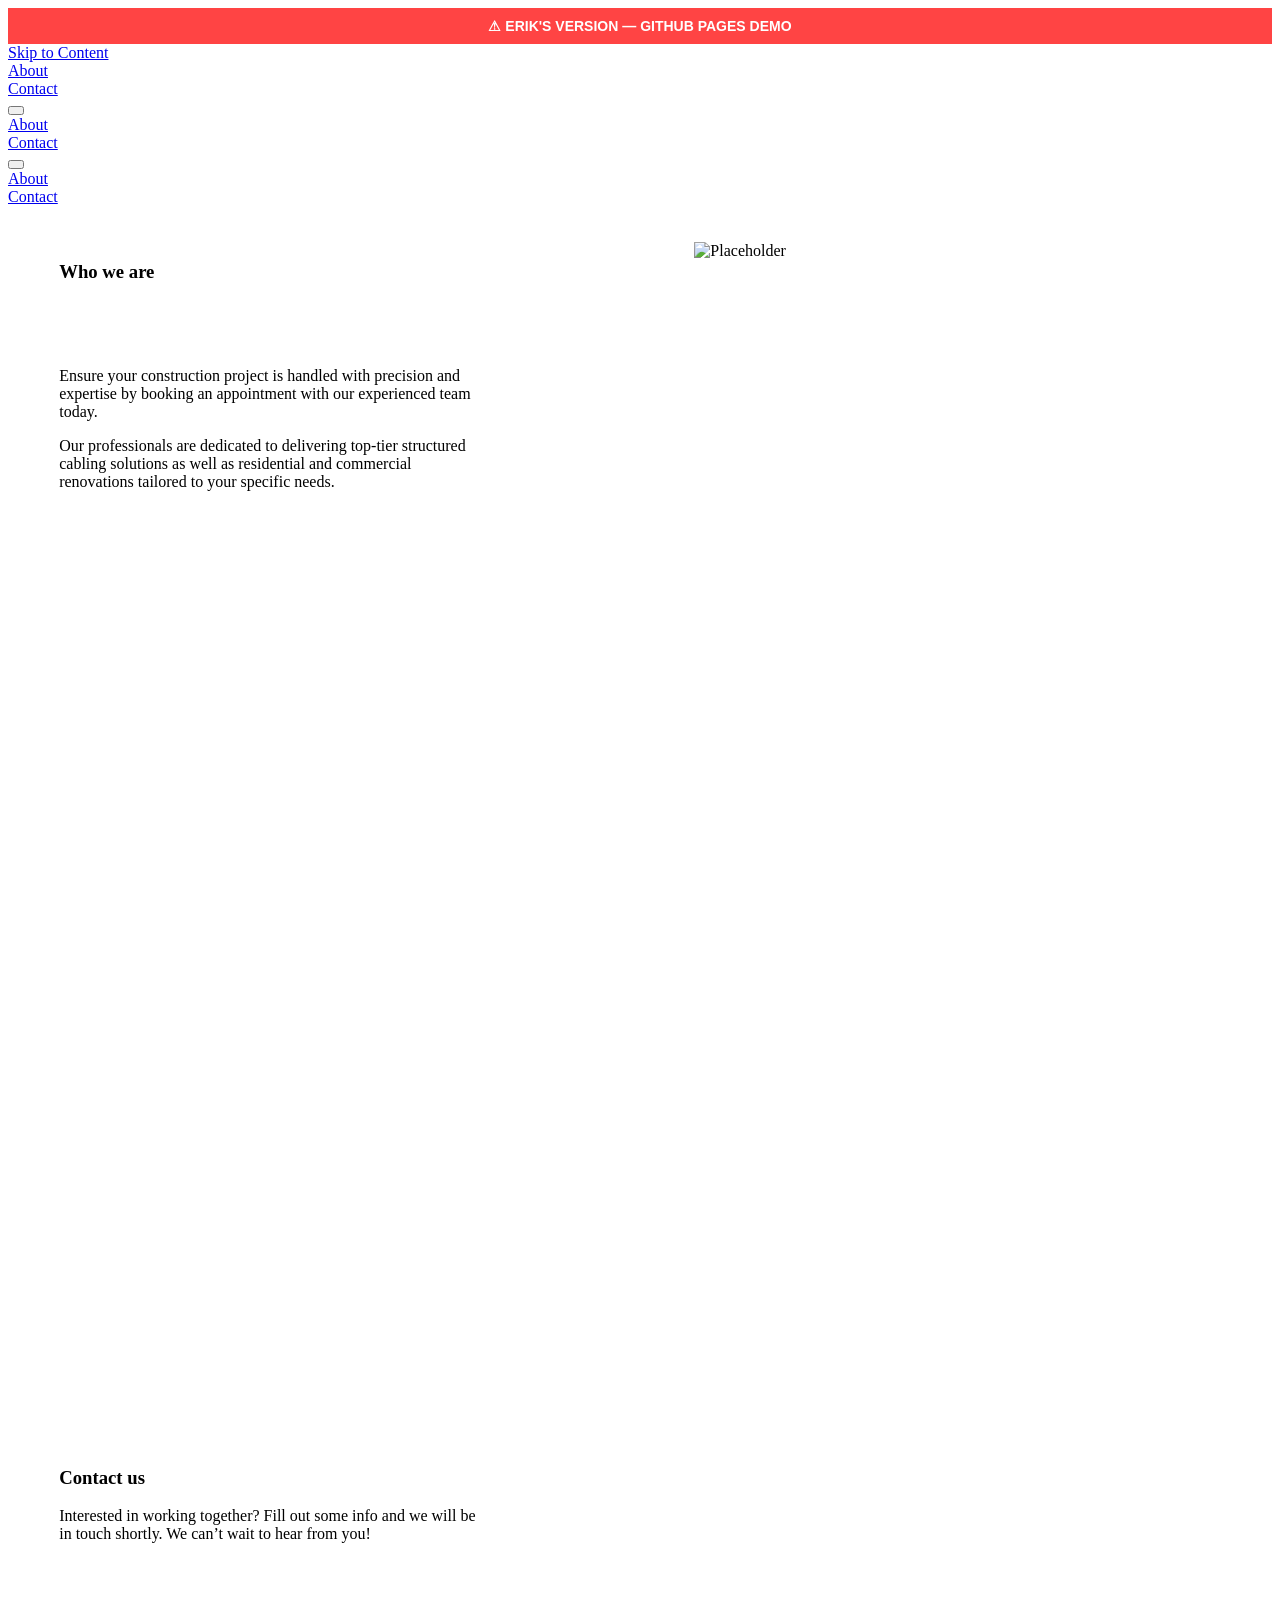
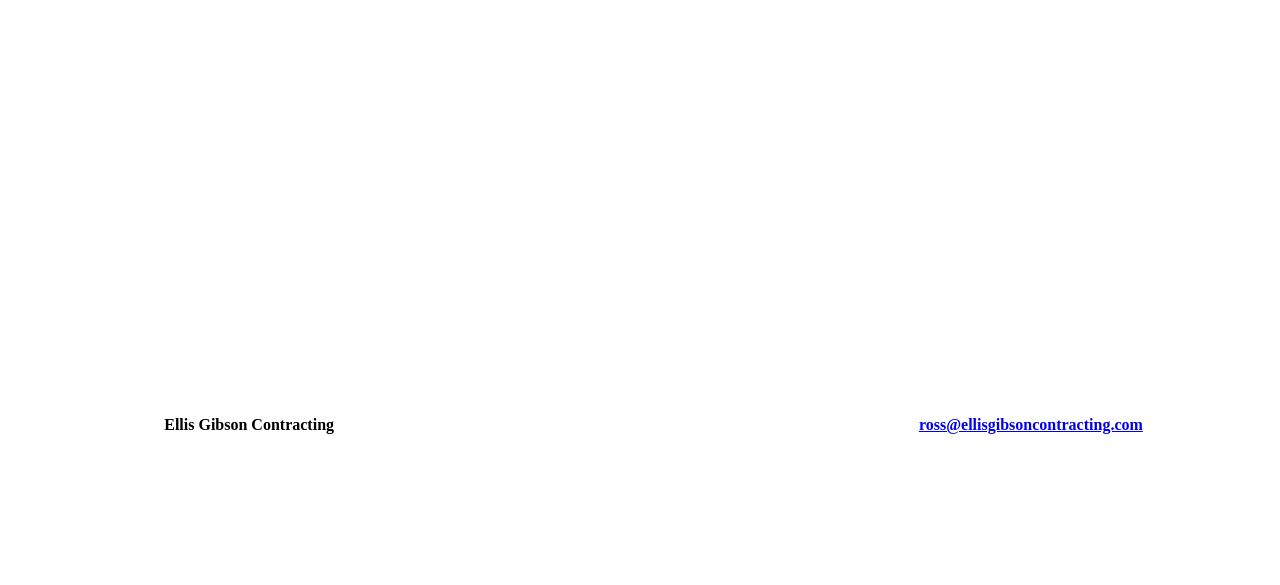
==== about.html @ a3847036 "Remove Squarespace visitor JS - let static content render" ====
<!doctype html>
<html xmlns:og="http://opengraphprotocol.org/schema/" xmlns:fb="http://www.facebook.com/2008/fbml" lang="en-US"  >
  <head>
    <meta http-equiv="X-UA-Compatible" content="IE=edge,chrome=1">
    <meta name="viewport" content="width=device-width, initial-scale=1">
    <!-- This is Squarespace. --><!-- caribou-triceratops-5kem -->
<base href="">
<meta charset="utf-8" />
<title>About &mdash; Ellis Gibson Contracting </title>
<meta http-equiv="Accept-CH" content="Sec-CH-UA-Platform-Version, Sec-CH-UA-Model" /><link rel="icon" type="image/x-icon" href="https://assets.squarespace.com/universal/default-favicon.ico"/>
<link rel="canonical" href="about.html"/>
<meta property="og:site_name" content="Ellis Gibson Contracting "/>
<meta property="og:title" content="About &mdash; Ellis Gibson Contracting "/>
<meta property="og:url" content="https://www.ellisgibsoncontracting.com/about"/>
<meta property="og:type" content="website"/>
<meta itemprop="name" content="About — Ellis Gibson Contracting "/>
<meta itemprop="url" content="https://www.ellisgibsoncontracting.com/about"/>
<meta name="twitter:title" content="About — Ellis Gibson Contracting "/>
<meta name="twitter:url" content="https://www.ellisgibsoncontracting.com/about"/>
<meta name="twitter:card" content="summary"/>
<meta name="description" content="" />
<link rel="preconnect" href="https://images.squarespace-cdn.com">
<link rel="preconnect" href="https://fonts.gstatic.com" crossorigin>
<link rel="stylesheet" href="https://fonts.googleapis.com/css2?family=Libre+Baskerville:ital,wght@0,400;0,700;1,400&family=Almarai:ital,wght@0,400;0,700"><script type="text/javascript" crossorigin="anonymous" defer="true" nomodule="nomodule" src="https://assets.squarespace.com/@sqs/polyfiller/1.6/legacy.js"></script>
<script type="text/javascript" crossorigin="anonymous" defer="true" src="https://assets.squarespace.com/@sqs/polyfiller/1.6/modern.js"></script>
<script data-name="static-context">Static = window.Static || {}; Static.SQUARESPACE_CONTEXT = {"betaFeatureFlags":["campaigns_import_discounts","override_block_styles","member_areas_feature","campaigns_discount_section_in_blasts","modernized-pdp-m2-enabled","campaigns_table_v2","scripts_defer","campaigns_new_image_layout_picker","nested_categories","commerce_product_payment_plan_editing","supports_versioned_template_assets","marketing_landing_page","enable_modernized_pdp_m3_layout_ux","marketing_automations","campaigns_thumbnail_layout","new_stacked_index","contacts_and_campaigns_redesign","campaigns_merch_state","enable_modernized_pdp_m3_fluid","campaigns_discount_section_in_automations","output_template_css_assets","enable_form_submission_trigger","i18n_beta_website_locales"],"facebookAppId":"314192535267336","facebookApiVersion":"v6.0","rollups":{"squarespace-announcement-bar":{"js":"//assets.squarespace.com/universal/scripts-compressed/announcement-bar-0d42d1862159c4e6-min.en-US.js"},"squarespace-audio-player":{"css":"//assets.squarespace.com/universal/styles-compressed/audio-player-b05f5197a871c566-min.en-US.css","js":"//assets.squarespace.com/universal/scripts-compressed/audio-player-5b804831f1e69672-min.en-US.js"},"squarespace-blog-collection-list":{"css":"//assets.squarespace.com/universal/styles-compressed/blog-collection-list-b4046463b72f34e2-min.en-US.css","js":"//assets.squarespace.com/universal/scripts-compressed/blog-collection-list-d5bd5d2a1524b858-min.en-US.js"},"squarespace-calendar-block-renderer":{"css":"//assets.squarespace.com/universal/styles-compressed/calendar-block-renderer-c3fef2a497c8e56b-min.en-US.css","js":"//assets.squarespace.com/universal/scripts-compressed/calendar-block-renderer-eb449d66ffd023be-min.en-US.js"},"squarespace-chartjs-helpers":{"css":"//assets.squarespace.com/universal/styles-compressed/chartjs-helpers-96b256171ee039c1-min.en-US.css","js":"//assets.squarespace.com/universal/scripts-compressed/chartjs-helpers-0f6610ea3f198027-min.en-US.js"},"squarespace-comments":{"css":"//assets.squarespace.com/universal/styles-compressed/comments-1909adba615d1267-min.en-US.css","js":"//assets.squarespace.com/universal/scripts-compressed/comments-22e133c4dc8842c4-min.en-US.js"},"squarespace-custom-css-popup":{"css":"//assets.squarespace.com/universal/styles-compressed/custom-css-popup-f387ac693a6f379a-min.en-US.css","js":"//assets.squarespace.com/universal/scripts-compressed/custom-css-popup-c462f0abc4c9779c-min.en-US.js"},"squarespace-dialog":{"css":"//assets.squarespace.com/universal/styles-compressed/dialog-86aacd645d83874c-min.en-US.css","js":"//assets.squarespace.com/universal/scripts-compressed/dialog-f53da749b97dee38-min.en-US.js"},"squarespace-events-collection":{"css":"//assets.squarespace.com/universal/styles-compressed/events-collection-c3fef2a497c8e56b-min.en-US.css","js":"//assets.squarespace.com/universal/scripts-compressed/events-collection-36e982b07d060c96-min.en-US.js"},"squarespace-form-rendering-utils":{"js":"//assets.squarespace.com/universal/scripts-compressed/form-rendering-utils-2034576bee2ca374-min.en-US.js"},"squarespace-forms":{"css":"//assets.squarespace.com/universal/styles-compressed/forms-0afd3c6ac30bbab1-min.en-US.css","js":"//assets.squarespace.com/universal/scripts-compressed/forms-93a072eb173475ab-min.en-US.js"},"squarespace-gallery-collection-list":{"css":"//assets.squarespace.com/universal/styles-compressed/gallery-collection-list-b4046463b72f34e2-min.en-US.css","js":"//assets.squarespace.com/universal/scripts-compressed/gallery-collection-list-9f7aecddb0723bd7-min.en-US.js"},"squarespace-image-zoom":{"css":"//assets.squarespace.com/universal/styles-compressed/image-zoom-b4046463b72f34e2-min.en-US.css","js":"//assets.squarespace.com/universal/scripts-compressed/image-zoom-52dbe9048953f4ac-min.en-US.js"},"squarespace-pinterest":{"css":"//assets.squarespace.com/universal/styles-compressed/pinterest-b4046463b72f34e2-min.en-US.css","js":"//assets.squarespace.com/universal/scripts-compressed/pinterest-62ef3cd44d2c3736-min.en-US.js"},"squarespace-popup-overlay":{"css":"//assets.squarespace.com/universal/styles-compressed/popup-overlay-b742b752f5880972-min.en-US.css","js":"//assets.squarespace.com/universal/scripts-compressed/popup-overlay-b63a4b86cd036d89-min.en-US.js"},"squarespace-product-quick-view":{"css":"//assets.squarespace.com/universal/styles-compressed/product-quick-view-0afd3c6ac30bbab1-min.en-US.css","js":"//assets.squarespace.com/universal/scripts-compressed/product-quick-view-e45ff32cd19a63a1-min.en-US.js"},"squarespace-products-collection-item-v2":{"css":"//assets.squarespace.com/universal/styles-compressed/products-collection-item-v2-b4046463b72f34e2-min.en-US.css","js":"//assets.squarespace.com/universal/scripts-compressed/products-collection-item-v2-c2ab0e31b1585540-min.en-US.js"},"squarespace-products-collection-list-v2":{"css":"//assets.squarespace.com/universal/styles-compressed/products-collection-list-v2-b4046463b72f34e2-min.en-US.css","js":"//assets.squarespace.com/universal/scripts-compressed/products-collection-list-v2-c476cb19fc080a16-min.en-US.js"},"squarespace-search-page":{"css":"//assets.squarespace.com/universal/styles-compressed/search-page-90a67fc09b9b32c6-min.en-US.css","js":"//assets.squarespace.com/universal/scripts-compressed/search-page-ceba448b3f1e31a7-min.en-US.js"},"squarespace-search-preview":{"js":"//assets.squarespace.com/universal/scripts-compressed/search-preview-5f4cebfd0bfdcca2-min.en-US.js"},"squarespace-simple-liking":{"css":"//assets.squarespace.com/universal/styles-compressed/simple-liking-701bf8bbc05ec6aa-min.en-US.css","js":"//assets.squarespace.com/universal/scripts-compressed/simple-liking-a5d16f553c1269c6-min.en-US.js"},"squarespace-social-buttons":{"css":"//assets.squarespace.com/universal/styles-compressed/social-buttons-95032e5fa98e47a5-min.en-US.css","js":"//assets.squarespace.com/universal/scripts-compressed/social-buttons-47746ee59e9cf20f-min.en-US.js"},"squarespace-tourdates":{"css":"//assets.squarespace.com/universal/styles-compressed/tourdates-b4046463b72f34e2-min.en-US.css","js":"//assets.squarespace.com/universal/scripts-compressed/tourdates-20b473f1d1e43c1d-min.en-US.js"},"squarespace-website-overlays-manager":{"css":"//assets.squarespace.com/universal/styles-compressed/website-overlays-manager-07ea5a4e004e6710-min.en-US.css","js":"//assets.squarespace.com/universal/scripts-compressed/website-overlays-manager-62ad7f8ae9b90855-min.en-US.js"}},"pageType":2,"website":{"id":"698b41904fbfbd383cbbe862","captchaSettings":{"enabledForDonations":false},"cloneable":false,"contentModifiedOn":1770733968121,"formattingLocale":"en-US","fullSiteTitle":"About \u2014 Ellis Gibson Contracting ","identifier":"caribou-triceratops-5kem","imageMetadataProcessingEnabled":false,"isHstsEnabled":true,"language":"en-US","location":{},"logoImageId":"698d05debd9c0e1c00c493e0","mobileLogoImageId":"698d0609a7cc617720f5c91b","primaryDomain":"www.ellisgibsoncontracting.com","screenshotId":"b5d656e5e27fcc080ad41a18da9e6c95ccb8183e1ffc851e6efa50920c197205","shareButtonOptions":{"4":true,"3":true,"6":true,"7":true,"8":true,"2":true,"1":true},"showOwnerLogin":false,"siteDescription":"","siteStatus":{},"siteTitle":"Ellis Gibson Contracting ","sslSetting":3,"timeZone":"America/New_York","translationLocale":"en-US","typekitId":"","websiteType":4,"hasBeenCloneable":false,"statsMigrated":false,"authenticUrl":"https://www.ellisgibsoncontracting.com","baseUrl":"https://www.ellisgibsoncontracting.com","internalUrl":"https://caribou-triceratops-5kem.squarespace.com","logoImageUrl":"//images.squarespace-cdn.com/content/v1/698b41904fbfbd383cbbe862/39e944b5-7b18-4662-9cfe-be0c3e623ac1/Construction+Company+Logo+%2825%29.jpg","machineTimeZoneOffset":-14400000,"mobileLogoImageUrl":"//images.squarespace-cdn.com/content/v1/698b41904fbfbd383cbbe862/f2937c1a-5775-4dbe-84c2-c0c8a2467913/Construction+Company+Logo+%2825%29.jpg","timeZoneAbbr":"EDT","timeZoneOffset":-14400000},"websiteSettings":{"id":"698b41904fbfbd383cbbe86b","websiteId":"698b41904fbfbd383cbbe862","subjects":[],"country":"US","state":"VA","simpleLikingEnabled":true,"popupOverlaySettings":{"style":1,"enabledPages":[]},"commentLikesAllowed":true,"commentAnonAllowed":true,"commentThreaded":true,"commentApprovalRequired":false,"commentAvatarsOn":true,"commentSortType":2,"commentFlagThreshold":0,"commentFlagsAllowed":true,"commentEnableByDefault":true,"commentDisableAfterDaysDefault":0,"disqusShortname":"","commentsEnabled":false,"businessHours":{},"storeSettings":{"returnPolicy":null,"termsOfService":null,"privacyPolicy":null,"expressCheckout":false,"continueShoppingLinkUrl":"/","useLightCart":false,"showNoteField":false,"shippingCountryDefaultValue":"US","billToShippingDefaultValue":false,"showShippingPhoneNumber":true,"isShippingPhoneRequired":false,"showBillingPhoneNumber":true,"isBillingPhoneRequired":false,"currenciesSupported":["USD","CAD","GBP","AUD","EUR","CHF","NOK","SEK","DKK","NZD","SGD","MXN","HKD","CZK","ILS","MYR","RUB","PHP","PLN","THB","BRL","ARS","COP","IDR","INR","JPY","ZAR","KRW"],"defaultCurrency":"USD","selectedCurrency":"USD","measurementStandard":1,"showCustomCheckoutForm":false,"checkoutPageMarketingOptInEnabled":true,"enableMailingListOptInByDefault":false,"sameAsRetailLocation":false,"merchandisingSettings":{"scarcityEnabledOnProductItems":false,"scarcityEnabledOnProductBlocks":false,"scarcityMessageType":"DEFAULT_SCARCITY_MESSAGE","scarcityThreshold":10,"multipleQuantityAllowedForServices":true,"restockNotificationsEnabled":false,"restockNotificationsMailingListSignUpEnabled":false,"relatedProductsEnabled":false,"relatedProductsOrdering":"random","soldOutVariantsDropdownDisabled":false,"productComposerOptedIn":false,"productComposerABTestOptedOut":false,"productReviewsEnabled":false},"minimumOrderSubtotalEnabled":false,"minimumOrderSubtotal":{"currency":"USD","value":"0.00"},"addToCartConfirmationType":2,"isLive":false,"multipleQuantityAllowedForServices":true},"useEscapeKeyToLogin":false,"ssBadgeType":1,"ssBadgePosition":4,"ssBadgeVisibility":1,"ssBadgeDevices":1,"pinterestOverlayOptions":{"mode":"disabled"},"userAccountsSettings":{"loginAllowed":true,"signupAllowed":true}},"cookieSettings":{"isCookieBannerEnabled":false,"isRestrictiveCookiePolicyEnabled":false,"cookieBannerText":"","cookieBannerTheme":"","cookieBannerVariant":"","cookieBannerPosition":"","cookieBannerCtaVariant":"","cookieBannerCtaText":"","cookieBannerAcceptType":"OPT_IN","cookieBannerOptOutCtaText":"","cookieBannerHasOptOut":false,"cookieBannerHasManageCookies":true,"cookieBannerManageCookiesLabel":"","cookieBannerSavedPreferencesText":"","cookieBannerSavedPreferencesLayout":"PILL"},"websiteCloneable":false,"collection":{"title":"About","id":"698b41e04990f61fdb8982a0","fullUrl":"/about","type":10,"permissionType":1},"subscribed":false,"appDomain":"squarespace.com","templateTweakable":true,"tweakJSON":{"form-use-theme-colors":"true","header-logo-height":"140px","header-mobile-logo-max-height":"30px","header-vert-padding":"2vw","header-width":"Full","maxPageWidth":"2000px","mobile-header-vert-padding":"6vw","pagePadding":"4vw","tweak-blog-alternating-side-by-side-image-aspect-ratio":"1:1 Square","tweak-blog-alternating-side-by-side-image-spacing":"6%","tweak-blog-alternating-side-by-side-meta-spacing":"20px","tweak-blog-alternating-side-by-side-primary-meta":"Categories","tweak-blog-alternating-side-by-side-read-more-spacing":"20px","tweak-blog-alternating-side-by-side-secondary-meta":"Date","tweak-blog-basic-grid-columns":"3","tweak-blog-basic-grid-image-aspect-ratio":"3:2 Standard","tweak-blog-basic-grid-image-spacing":"35px","tweak-blog-basic-grid-meta-spacing":"25px","tweak-blog-basic-grid-primary-meta":"Categories","tweak-blog-basic-grid-read-more-spacing":"20px","tweak-blog-basic-grid-secondary-meta":"Date","tweak-blog-item-custom-width":"50","tweak-blog-item-show-author-profile":"false","tweak-blog-item-width":"Medium","tweak-blog-masonry-columns":"2","tweak-blog-masonry-horizontal-spacing":"30px","tweak-blog-masonry-image-spacing":"20px","tweak-blog-masonry-meta-spacing":"20px","tweak-blog-masonry-primary-meta":"Categories","tweak-blog-masonry-read-more-spacing":"20px","tweak-blog-masonry-secondary-meta":"Date","tweak-blog-masonry-vertical-spacing":"30px","tweak-blog-side-by-side-image-aspect-ratio":"1:1 Square","tweak-blog-side-by-side-image-spacing":"6%","tweak-blog-side-by-side-meta-spacing":"20px","tweak-blog-side-by-side-primary-meta":"Categories","tweak-blog-side-by-side-read-more-spacing":"20px","tweak-blog-side-by-side-secondary-meta":"Date","tweak-blog-single-column-image-spacing":"50px","tweak-blog-single-column-meta-spacing":"30px","tweak-blog-single-column-primary-meta":"Categories","tweak-blog-single-column-read-more-spacing":"15px","tweak-blog-single-column-secondary-meta":"Date","tweak-events-stacked-show-thumbnails":"true","tweak-events-stacked-thumbnail-size":"3:2 Standard","tweak-fixed-header":"false","tweak-fixed-header-style":"Basic","tweak-global-animations-animation-curve":"ease","tweak-global-animations-animation-delay":"0.1s","tweak-global-animations-animation-duration":"0.1s","tweak-global-animations-animation-style":"fade","tweak-global-animations-animation-type":"none","tweak-global-animations-complexity-level":"detailed","tweak-global-animations-enabled":"false","tweak-portfolio-grid-basic-custom-height":"50","tweak-portfolio-grid-overlay-custom-height":"50","tweak-portfolio-hover-follow-acceleration":"10%","tweak-portfolio-hover-follow-animation-duration":"Fast","tweak-portfolio-hover-follow-animation-type":"Fade","tweak-portfolio-hover-follow-delimiter":"Bullet","tweak-portfolio-hover-follow-front":"false","tweak-portfolio-hover-follow-layout":"Inline","tweak-portfolio-hover-follow-size":"50","tweak-portfolio-hover-follow-text-spacing-x":"1.5","tweak-portfolio-hover-follow-text-spacing-y":"1.5","tweak-portfolio-hover-static-animation-duration":"Fast","tweak-portfolio-hover-static-animation-type":"Fade","tweak-portfolio-hover-static-delimiter":"Hyphen","tweak-portfolio-hover-static-front":"true","tweak-portfolio-hover-static-layout":"Inline","tweak-portfolio-hover-static-size":"50","tweak-portfolio-hover-static-text-spacing-x":"1.5","tweak-portfolio-hover-static-text-spacing-y":"1.5","tweak-portfolio-index-background-animation-duration":"Medium","tweak-portfolio-index-background-animation-type":"Fade","tweak-portfolio-index-background-custom-height":"50","tweak-portfolio-index-background-delimiter":"None","tweak-portfolio-index-background-height":"Large","tweak-portfolio-index-background-horizontal-alignment":"Center","tweak-portfolio-index-background-link-format":"Stacked","tweak-portfolio-index-background-persist":"false","tweak-portfolio-index-background-vertical-alignment":"Middle","tweak-portfolio-index-background-width":"Full","tweak-transparent-header":"true"},"templateId":"5c5a519771c10ba3470d8101","templateVersion":"7.1","pageFeatures":[1,2,4],"gmRenderKey":"QUl6YVN5Q0JUUk9xNkx1dkZfSUUxcjQ2LVQ0QWVUU1YtMGQ3bXk4","templateScriptsRootUrl":"https://static1.squarespace.com/static/vta/5c5a519771c10ba3470d8101/scripts/","impersonatedSession":false,"tzData":{"zones":[[-300,"US","E%sT",null]],"rules":{"US":[[1967,2006,null,"Oct","lastSun","2:00","0","S"],[1987,2006,null,"Apr","Sun>=1","2:00","1:00","D"],[2007,"max",null,"Mar","Sun>=8","2:00","1:00","D"],[2007,"max",null,"Nov","Sun>=1","2:00","0","S"]]}},"showAnnouncementBar":false,"recaptchaEnterpriseContext":{"recaptchaEnterpriseSiteKey":"6LdDFQwjAAAAAPigEvvPgEVbb7QBm-TkVJdDTlAv"},"i18nContext":{"timeZoneData":{"id":"America/New_York","name":"Eastern Time"}},"env":"PRODUCTION","visitorFormContext":{"formFieldFormats":{"countries":[{"name":"Afghanistan","code":"AF","phoneCode":"+93"},{"name":"\u00C5land Islands","code":"AX","phoneCode":"+358"},{"name":"Albania","code":"AL","phoneCode":"+355"},{"name":"Algeria","code":"DZ","phoneCode":"+213"},{"name":"American Samoa","code":"AS","phoneCode":"+1"},{"name":"Andorra","code":"AD","phoneCode":"+376"},{"name":"Angola","code":"AO","phoneCode":"+244"},{"name":"Anguilla","code":"AI","phoneCode":"+1"},{"name":"Antigua & Barbuda","code":"AG","phoneCode":"+1"},{"name":"Argentina","code":"AR","phoneCode":"+54"},{"name":"Armenia","code":"AM","phoneCode":"+374"},{"name":"Aruba","code":"AW","phoneCode":"+297"},{"name":"Ascension Island","code":"AC","phoneCode":"+247"},{"name":"Australia","code":"AU","phoneCode":"+61"},{"name":"Austria","code":"AT","phoneCode":"+43"},{"name":"Azerbaijan","code":"AZ","phoneCode":"+994"},{"name":"Bahamas","code":"BS","phoneCode":"+1"},{"name":"Bahrain","code":"BH","phoneCode":"+973"},{"name":"Bangladesh","code":"BD","phoneCode":"+880"},{"name":"Barbados","code":"BB","phoneCode":"+1"},{"name":"Belarus","code":"BY","phoneCode":"+375"},{"name":"Belgium","code":"BE","phoneCode":"+32"},{"name":"Belize","code":"BZ","phoneCode":"+501"},{"name":"Benin","code":"BJ","phoneCode":"+229"},{"name":"Bermuda","code":"BM","phoneCode":"+1"},{"name":"Bhutan","code":"BT","phoneCode":"+975"},{"name":"Bolivia","code":"BO","phoneCode":"+591"},{"name":"Bosnia & Herzegovina","code":"BA","phoneCode":"+387"},{"name":"Botswana","code":"BW","phoneCode":"+267"},{"name":"Brazil","code":"BR","phoneCode":"+55"},{"name":"British Indian Ocean Territory","code":"IO","phoneCode":"+246"},{"name":"British Virgin Islands","code":"VG","phoneCode":"+1"},{"name":"Brunei","code":"BN","phoneCode":"+673"},{"name":"Bulgaria","code":"BG","phoneCode":"+359"},{"name":"Burkina Faso","code":"BF","phoneCode":"+226"},{"name":"Burundi","code":"BI","phoneCode":"+257"},{"name":"Cambodia","code":"KH","phoneCode":"+855"},{"name":"Cameroon","code":"CM","phoneCode":"+237"},{"name":"Canada","code":"CA","phoneCode":"+1"},{"name":"Cape Verde","code":"CV","phoneCode":"+238"},{"name":"Caribbean Netherlands","code":"BQ","phoneCode":"+599"},{"name":"Cayman Islands","code":"KY","phoneCode":"+1"},{"name":"Central African Republic","code":"CF","phoneCode":"+236"},{"name":"Chad","code":"TD","phoneCode":"+235"},{"name":"Chile","code":"CL","phoneCode":"+56"},{"name":"China","code":"CN","phoneCode":"+86"},{"name":"Christmas Island","code":"CX","phoneCode":"+61"},{"name":"Cocos (Keeling) Islands","code":"CC","phoneCode":"+61"},{"name":"Colombia","code":"CO","phoneCode":"+57"},{"name":"Comoros","code":"KM","phoneCode":"+269"},{"name":"Congo - Brazzaville","code":"CG","phoneCode":"+242"},{"name":"Congo - Kinshasa","code":"CD","phoneCode":"+243"},{"name":"Cook Islands","code":"CK","phoneCode":"+682"},{"name":"Costa Rica","code":"CR","phoneCode":"+506"},{"name":"C\u00F4te d\u2019Ivoire","code":"CI","phoneCode":"+225"},{"name":"Croatia","code":"HR","phoneCode":"+385"},{"name":"Cuba","code":"CU","phoneCode":"+53"},{"name":"Cura\u00E7ao","code":"CW","phoneCode":"+599"},{"name":"Cyprus","code":"CY","phoneCode":"+357"},{"name":"Czechia","code":"CZ","phoneCode":"+420"},{"name":"Denmark","code":"DK","phoneCode":"+45"},{"name":"Djibouti","code":"DJ","phoneCode":"+253"},{"name":"Dominica","code":"DM","phoneCode":"+1"},{"name":"Dominican Republic","code":"DO","phoneCode":"+1"},{"name":"Ecuador","code":"EC","phoneCode":"+593"},{"name":"Egypt","code":"EG","phoneCode":"+20"},{"name":"El Salvador","code":"SV","phoneCode":"+503"},{"name":"Equatorial Guinea","code":"GQ","phoneCode":"+240"},{"name":"Eritrea","code":"ER","phoneCode":"+291"},{"name":"Estonia","code":"EE","phoneCode":"+372"},{"name":"Eswatini","code":"SZ","phoneCode":"+268"},{"name":"Ethiopia","code":"ET","phoneCode":"+251"},{"name":"Falkland Islands","code":"FK","phoneCode":"+500"},{"name":"Faroe Islands","code":"FO","phoneCode":"+298"},{"name":"Fiji","code":"FJ","phoneCode":"+679"},{"name":"Finland","code":"FI","phoneCode":"+358"},{"name":"France","code":"FR","phoneCode":"+33"},{"name":"French Guiana","code":"GF","phoneCode":"+594"},{"name":"French Polynesia","code":"PF","phoneCode":"+689"},{"name":"Gabon","code":"GA","phoneCode":"+241"},{"name":"Gambia","code":"GM","phoneCode":"+220"},{"name":"Georgia","code":"GE","phoneCode":"+995"},{"name":"Germany","code":"DE","phoneCode":"+49"},{"name":"Ghana","code":"GH","phoneCode":"+233"},{"name":"Gibraltar","code":"GI","phoneCode":"+350"},{"name":"Greece","code":"GR","phoneCode":"+30"},{"name":"Greenland","code":"GL","phoneCode":"+299"},{"name":"Grenada","code":"GD","phoneCode":"+1"},{"name":"Guadeloupe","code":"GP","phoneCode":"+590"},{"name":"Guam","code":"GU","phoneCode":"+1"},{"name":"Guatemala","code":"GT","phoneCode":"+502"},{"name":"Guernsey","code":"GG","phoneCode":"+44"},{"name":"Guinea","code":"GN","phoneCode":"+224"},{"name":"Guinea-Bissau","code":"GW","phoneCode":"+245"},{"name":"Guyana","code":"GY","phoneCode":"+592"},{"name":"Haiti","code":"HT","phoneCode":"+509"},{"name":"Honduras","code":"HN","phoneCode":"+504"},{"name":"Hong Kong SAR China","code":"HK","phoneCode":"+852"},{"name":"Hungary","code":"HU","phoneCode":"+36"},{"name":"Iceland","code":"IS","phoneCode":"+354"},{"name":"India","code":"IN","phoneCode":"+91"},{"name":"Indonesia","code":"ID","phoneCode":"+62"},{"name":"Iran","code":"IR","phoneCode":"+98"},{"name":"Iraq","code":"IQ","phoneCode":"+964"},{"name":"Ireland","code":"IE","phoneCode":"+353"},{"name":"Isle of Man","code":"IM","phoneCode":"+44"},{"name":"Israel","code":"IL","phoneCode":"+972"},{"name":"Italy","code":"IT","phoneCode":"+39"},{"name":"Jamaica","code":"JM","phoneCode":"+1"},{"name":"Japan","code":"JP","phoneCode":"+81"},{"name":"Jersey","code":"JE","phoneCode":"+44"},{"name":"Jordan","code":"JO","phoneCode":"+962"},{"name":"Kazakhstan","code":"KZ","phoneCode":"+7"},{"name":"Kenya","code":"KE","phoneCode":"+254"},{"name":"Kiribati","code":"KI","phoneCode":"+686"},{"name":"Kosovo","code":"XK","phoneCode":"+383"},{"name":"Kuwait","code":"KW","phoneCode":"+965"},{"name":"Kyrgyzstan","code":"KG","phoneCode":"+996"},{"name":"Laos","code":"LA","phoneCode":"+856"},{"name":"Latvia","code":"LV","phoneCode":"+371"},{"name":"Lebanon","code":"LB","phoneCode":"+961"},{"name":"Lesotho","code":"LS","phoneCode":"+266"},{"name":"Liberia","code":"LR","phoneCode":"+231"},{"name":"Libya","code":"LY","phoneCode":"+218"},{"name":"Liechtenstein","code":"LI","phoneCode":"+423"},{"name":"Lithuania","code":"LT","phoneCode":"+370"},{"name":"Luxembourg","code":"LU","phoneCode":"+352"},{"name":"Macao SAR China","code":"MO","phoneCode":"+853"},{"name":"Madagascar","code":"MG","phoneCode":"+261"},{"name":"Malawi","code":"MW","phoneCode":"+265"},{"name":"Malaysia","code":"MY","phoneCode":"+60"},{"name":"Maldives","code":"MV","phoneCode":"+960"},{"name":"Mali","code":"ML","phoneCode":"+223"},{"name":"Malta","code":"MT","phoneCode":"+356"},{"name":"Marshall Islands","code":"MH","phoneCode":"+692"},{"name":"Martinique","code":"MQ","phoneCode":"+596"},{"name":"Mauritania","code":"MR","phoneCode":"+222"},{"name":"Mauritius","code":"MU","phoneCode":"+230"},{"name":"Mayotte","code":"YT","phoneCode":"+262"},{"name":"Mexico","code":"MX","phoneCode":"+52"},{"name":"Micronesia","code":"FM","phoneCode":"+691"},{"name":"Moldova","code":"MD","phoneCode":"+373"},{"name":"Monaco","code":"MC","phoneCode":"+377"},{"name":"Mongolia","code":"MN","phoneCode":"+976"},{"name":"Montenegro","code":"ME","phoneCode":"+382"},{"name":"Montserrat","code":"MS","phoneCode":"+1"},{"name":"Morocco","code":"MA","phoneCode":"+212"},{"name":"Mozambique","code":"MZ","phoneCode":"+258"},{"name":"Myanmar (Burma)","code":"MM","phoneCode":"+95"},{"name":"Namibia","code":"NA","phoneCode":"+264"},{"name":"Nauru","code":"NR","phoneCode":"+674"},{"name":"Nepal","code":"NP","phoneCode":"+977"},{"name":"Netherlands","code":"NL","phoneCode":"+31"},{"name":"New Caledonia","code":"NC","phoneCode":"+687"},{"name":"New Zealand","code":"NZ","phoneCode":"+64"},{"name":"Nicaragua","code":"NI","phoneCode":"+505"},{"name":"Niger","code":"NE","phoneCode":"+227"},{"name":"Nigeria","code":"NG","phoneCode":"+234"},{"name":"Niue","code":"NU","phoneCode":"+683"},{"name":"Norfolk Island","code":"NF","phoneCode":"+672"},{"name":"Northern Mariana Islands","code":"MP","phoneCode":"+1"},{"name":"North Korea","code":"KP","phoneCode":"+850"},{"name":"North Macedonia","code":"MK","phoneCode":"+389"},{"name":"Norway","code":"NO","phoneCode":"+47"},{"name":"Oman","code":"OM","phoneCode":"+968"},{"name":"Pakistan","code":"PK","phoneCode":"+92"},{"name":"Palau","code":"PW","phoneCode":"+680"},{"name":"Palestinian Territories","code":"PS","phoneCode":"+970"},{"name":"Panama","code":"PA","phoneCode":"+507"},{"name":"Papua New Guinea","code":"PG","phoneCode":"+675"},{"name":"Paraguay","code":"PY","phoneCode":"+595"},{"name":"Peru","code":"PE","phoneCode":"+51"},{"name":"Philippines","code":"PH","phoneCode":"+63"},{"name":"Poland","code":"PL","phoneCode":"+48"},{"name":"Portugal","code":"PT","phoneCode":"+351"},{"name":"Puerto Rico","code":"PR","phoneCode":"+1"},{"name":"Qatar","code":"QA","phoneCode":"+974"},{"name":"R\u00E9union","code":"RE","phoneCode":"+262"},{"name":"Romania","code":"RO","phoneCode":"+40"},{"name":"Russia","code":"RU","phoneCode":"+7"},{"name":"Rwanda","code":"RW","phoneCode":"+250"},{"name":"Samoa","code":"WS","phoneCode":"+685"},{"name":"San Marino","code":"SM","phoneCode":"+378"},{"name":"S\u00E3o Tom\u00E9 & Pr\u00EDncipe","code":"ST","phoneCode":"+239"},{"name":"Saudi Arabia","code":"SA","phoneCode":"+966"},{"name":"Senegal","code":"SN","phoneCode":"+221"},{"name":"Serbia","code":"RS","phoneCode":"+381"},{"name":"Seychelles","code":"SC","phoneCode":"+248"},{"name":"Sierra Leone","code":"SL","phoneCode":"+232"},{"name":"Singapore","code":"SG","phoneCode":"+65"},{"name":"Sint Maarten","code":"SX","phoneCode":"+1"},{"name":"Slovakia","code":"SK","phoneCode":"+421"},{"name":"Slovenia","code":"SI","phoneCode":"+386"},{"name":"Solomon Islands","code":"SB","phoneCode":"+677"},{"name":"Somalia","code":"SO","phoneCode":"+252"},{"name":"South Africa","code":"ZA","phoneCode":"+27"},{"name":"South Korea","code":"KR","phoneCode":"+82"},{"name":"South Sudan","code":"SS","phoneCode":"+211"},{"name":"Spain","code":"ES","phoneCode":"+34"},{"name":"Sri Lanka","code":"LK","phoneCode":"+94"},{"name":"St. Barth\u00E9lemy","code":"BL","phoneCode":"+590"},{"name":"St. Helena","code":"SH","phoneCode":"+290"},{"name":"St. Kitts & Nevis","code":"KN","phoneCode":"+1"},{"name":"St. Lucia","code":"LC","phoneCode":"+1"},{"name":"St. Martin","code":"MF","phoneCode":"+590"},{"name":"St. Pierre & Miquelon","code":"PM","phoneCode":"+508"},{"name":"St. Vincent & Grenadines","code":"VC","phoneCode":"+1"},{"name":"Sudan","code":"SD","phoneCode":"+249"},{"name":"Suriname","code":"SR","phoneCode":"+597"},{"name":"Svalbard & Jan Mayen","code":"SJ","phoneCode":"+47"},{"name":"Sweden","code":"SE","phoneCode":"+46"},{"name":"Switzerland","code":"CH","phoneCode":"+41"},{"name":"Syria","code":"SY","phoneCode":"+963"},{"name":"Taiwan","code":"TW","phoneCode":"+886"},{"name":"Tajikistan","code":"TJ","phoneCode":"+992"},{"name":"Tanzania","code":"TZ","phoneCode":"+255"},{"name":"Thailand","code":"TH","phoneCode":"+66"},{"name":"Timor-Leste","code":"TL","phoneCode":"+670"},{"name":"Togo","code":"TG","phoneCode":"+228"},{"name":"Tokelau","code":"TK","phoneCode":"+690"},{"name":"Tonga","code":"TO","phoneCode":"+676"},{"name":"Trinidad & Tobago","code":"TT","phoneCode":"+1"},{"name":"Tristan da Cunha","code":"TA","phoneCode":"+290"},{"name":"Tunisia","code":"TN","phoneCode":"+216"},{"name":"T\u00FCrkiye","code":"TR","phoneCode":"+90"},{"name":"Turkmenistan","code":"TM","phoneCode":"+993"},{"name":"Turks & Caicos Islands","code":"TC","phoneCode":"+1"},{"name":"Tuvalu","code":"TV","phoneCode":"+688"},{"name":"U.S. Virgin Islands","code":"VI","phoneCode":"+1"},{"name":"Uganda","code":"UG","phoneCode":"+256"},{"name":"Ukraine","code":"UA","phoneCode":"+380"},{"name":"United Arab Emirates","code":"AE","phoneCode":"+971"},{"name":"United Kingdom","code":"GB","phoneCode":"+44"},{"name":"United States","code":"US","phoneCode":"+1"},{"name":"Uruguay","code":"UY","phoneCode":"+598"},{"name":"Uzbekistan","code":"UZ","phoneCode":"+998"},{"name":"Vanuatu","code":"VU","phoneCode":"+678"},{"name":"Vatican City","code":"VA","phoneCode":"+39"},{"name":"Venezuela","code":"VE","phoneCode":"+58"},{"name":"Vietnam","code":"VN","phoneCode":"+84"},{"name":"Wallis & Futuna","code":"WF","phoneCode":"+681"},{"name":"Western Sahara","code":"EH","phoneCode":"+212"},{"name":"Yemen","code":"YE","phoneCode":"+967"},{"name":"Zambia","code":"ZM","phoneCode":"+260"},{"name":"Zimbabwe","code":"ZW","phoneCode":"+263"}],"initialPhoneFormat":{"id":0,"type":"PHONE_NUMBER","country":"US","labelLocale":"en-US","fields":[{"type":"SEPARATOR","label":"(","identifier":"LeftParen","length":0,"required":false,"metadata":{}},{"type":"FIELD","label":"1","identifier":"1","length":3,"required":false,"metadata":{}},{"type":"SEPARATOR","label":")","identifier":"RightParen","length":0,"required":false,"metadata":{}},{"type":"SEPARATOR","label":" ","identifier":"Space","length":0,"required":false,"metadata":{}},{"type":"FIELD","label":"2","identifier":"2","length":3,"required":false,"metadata":{}},{"type":"SEPARATOR","label":"-","identifier":"Dash","length":0,"required":false,"metadata":{}},{"type":"FIELD","label":"3","identifier":"3","length":14,"required":false,"metadata":{}}]},"initialNameOrder":"GIVEN_FIRST","initialAddressFormat":{"id":0,"type":"ADDRESS","country":"US","labelLocale":"en","fields":[{"type":"FIELD","label":"Address Line 1","identifier":"Line1","length":0,"required":true,"metadata":{"autocomplete":"address-line1"}},{"type":"SEPARATOR","label":"\n","identifier":"Newline","length":0,"required":false,"metadata":{}},{"type":"FIELD","label":"Address Line 2","identifier":"Line2","length":0,"required":false,"metadata":{"autocomplete":"address-line2"}},{"type":"SEPARATOR","label":"\n","identifier":"Newline","length":0,"required":false,"metadata":{}},{"type":"FIELD","label":"City","identifier":"City","length":0,"required":true,"metadata":{"autocomplete":"address-level2"}},{"type":"SEPARATOR","label":",","identifier":"Comma","length":0,"required":false,"metadata":{}},{"type":"SEPARATOR","label":" ","identifier":"Space","length":0,"required":false,"metadata":{}},{"type":"FIELD","label":"State","identifier":"State","length":0,"required":true,"metadata":{"autocomplete":"address-level1"}},{"type":"SEPARATOR","label":" ","identifier":"Space","length":0,"required":false,"metadata":{}},{"type":"FIELD","label":"ZIP Code","identifier":"Zip","length":0,"required":true,"metadata":{"autocomplete":"postal-code"}}]}},"localizedStrings":{"validation":{"noValidSelection":"A valid selection must be made.","invalidUrl":"Must be a valid URL.","stringTooLong":"Value should have a length no longer than {0}.","containsInvalidKey":"{0} contains an invalid key.","invalidTwitterUsername":"Must be a valid Twitter username.","valueOutsideRange":"Value must be in the range {0} to {1}.","invalidPassword":"Passwords should not contain whitespace.","missingRequiredSubfields":"{0} is missing required subfields: {1}","invalidCurrency":"Currency value should be formatted like 1234 or 123.99.","invalidMapSize":"Value should contain exactly {0} elements.","subfieldsRequired":"All fields in {0} are required.","formSubmissionFailed":"Form submission failed. Review the following information: {0}.","invalidCountryCode":"Country code should have an optional plus and up to 4 digits.","invalidDate":"This is not a real date.","required":"{0} is required.","invalidStringLength":"Value should be {0} characters long.","invalidEmail":"Email addresses should follow the format user@domain.com.","invalidListLength":"Value should be {0} elements long.","allEmpty":"Please fill out at least one form field.","missingRequiredQuestion":"Missing a required question.","invalidQuestion":"Contained an invalid question.","captchaFailure":"Captcha validation failed. Please try again.","stringTooShort":"Value should have a length of at least {0}.","invalid":"{0} is not valid.","formErrors":"Form Errors","containsInvalidValue":"{0} contains an invalid value.","invalidUnsignedNumber":"Numbers must contain only digits and no other characters.","invalidName":"Valid names contain only letters, numbers, spaces, ', or - characters."},"submit":"Submit","status":{"title":"{@} Block","learnMore":"Learn more"},"name":{"firstName":"First Name","lastName":"Last Name"},"lightbox":{"openForm":"Open Form"},"likert":{"agree":"Agree","stronglyDisagree":"Strongly Disagree","disagree":"Disagree","stronglyAgree":"Strongly Agree","neutral":"Neutral"},"time":{"am":"AM","second":"Second","pm":"PM","minute":"Minute","amPm":"AM/PM","hour":"Hour"},"notFound":"Form not found.","date":{"yyyy":"YYYY","year":"Year","mm":"MM","day":"Day","month":"Month","dd":"DD"},"phone":{"country":"Country","number":"Number","prefix":"Prefix","areaCode":"Area Code","line":"Line"},"submitError":"Unable to submit form. Please try again later.","address":{"stateProvince":"State/Province","country":"Country","zipPostalCode":"Zip/Postal Code","address2":"Address 2","address1":"Address 1","city":"City"},"email":{"signUp":"Sign up for news and updates"},"required":"(required)","invalidData":"Invalid form data."}}};</script><script type="text/javascript">SQUARESPACE_ROLLUPS = {};</script>
<script>(function(rollups, name) { if (!rollups[name]) { rollups[name] = {}; } rollups[name].js = ["//assets.squarespace.com/universal/scripts-compressed/visitor-site-error-reporter-fdfb276a20173335-min.en-US.js"]; })(SQUARESPACE_ROLLUPS, 'squarespace-visitor_site_error_reporter');</script>
<script crossorigin="anonymous" src="https://assets.squarespace.com/universal/scripts-compressed/visitor-site-error-reporter-fdfb276a20173335-min.en-US.js" defer ></script><script>(function(rollups, name) { if (!rollups[name]) { rollups[name] = {}; } rollups[name].js = ["//assets.squarespace.com/universal/scripts-compressed/extract-css-runtime-97aa83c63b97bb9b-min.en-US.js"]; })(SQUARESPACE_ROLLUPS, 'squarespace-extract_css_runtime');</script>
<script crossorigin="anonymous" src="https://assets.squarespace.com/universal/scripts-compressed/extract-css-runtime-97aa83c63b97bb9b-min.en-US.js" defer ></script><script>(function(rollups, name) { if (!rollups[name]) { rollups[name] = {}; } rollups[name].js = ["//assets.squarespace.com/universal/scripts-compressed/extract-css-moment-js-vendor-bdf89e58ccd909c7-min.en-US.js"]; })(SQUARESPACE_ROLLUPS, 'squarespace-extract_css_moment_js_vendor');</script>
<script crossorigin="anonymous" src="https://assets.squarespace.com/universal/scripts-compressed/extract-css-moment-js-vendor-bdf89e58ccd909c7-min.en-US.js" defer ></script><script>(function(rollups, name) { if (!rollups[name]) { rollups[name] = {}; } rollups[name].js = ["//assets.squarespace.com/universal/scripts-compressed/cldr-resource-pack-7809c22ce1c64b20-min.en-US.js"]; })(SQUARESPACE_ROLLUPS, 'squarespace-cldr_resource_pack');</script>
<script crossorigin="anonymous" src="https://assets.squarespace.com/universal/scripts-compressed/cldr-resource-pack-7809c22ce1c64b20-min.en-US.js" defer ></script><script>(function(rollups, name) { if (!rollups[name]) { rollups[name] = {}; } rollups[name].js = ["//assets.squarespace.com/universal/scripts-compressed/common-vendors-stable-219c33e5378d8300-min.en-US.js"]; })(SQUARESPACE_ROLLUPS, 'squarespace-common_vendors_stable');</script>
<script crossorigin="anonymous" src="https://assets.squarespace.com/universal/scripts-compressed/common-vendors-stable-219c33e5378d8300-min.en-US.js" defer ></script><script>(function(rollups, name) { if (!rollups[name]) { rollups[name] = {}; } rollups[name].js = ["//assets.squarespace.com/universal/scripts-compressed/common-vendors-f006011644dd19e2-min.en-US.js"]; })(SQUARESPACE_ROLLUPS, 'squarespace-common_vendors');</script>
<script crossorigin="anonymous" src="https://assets.squarespace.com/universal/scripts-compressed/common-vendors-f006011644dd19e2-min.en-US.js" defer ></script><script>(function(rollups, name) { if (!rollups[name]) { rollups[name] = {}; } rollups[name].js = ["//assets.squarespace.com/universal/scripts-compressed/common-fe44e424cf1b45ff-min.en-US.js"]; })(SQUARESPACE_ROLLUPS, 'squarespace-common');</script>
<script crossorigin="anonymous" src="https://assets.squarespace.com/universal/scripts-compressed/common-fe44e424cf1b45ff-min.en-US.js" defer ></script><script>(function(rollups, name) { if (!rollups[name]) { rollups[name] = {}; } rollups[name].js = ["//assets.squarespace.com/universal/scripts-compressed/commerce-d9d2a76637b44df3-min.en-US.js"]; })(SQUARESPACE_ROLLUPS, 'squarespace-commerce');</script>
<script crossorigin="anonymous" src="https://assets.squarespace.com/universal/scripts-compressed/commerce-d9d2a76637b44df3-min.en-US.js" defer ></script><script>(function(rollups, name) { if (!rollups[name]) { rollups[name] = {}; } rollups[name].css = ["//assets.squarespace.com/universal/styles-compressed/commerce-d50e5960dc9fd059-min.en-US.css"]; })(SQUARESPACE_ROLLUPS, 'squarespace-commerce');</script>
<link rel="stylesheet" type="text/css" href="https://assets.squarespace.com/universal/styles-compressed/commerce-d50e5960dc9fd059-min.en-US.css"><script>(function(rollups, name) { if (!rollups[name]) { rollups[name] = {}; } rollups[name].js = ["//assets.squarespace.com/universal/scripts-compressed/user-account-core-cdcb7cd486d6c77e-min.en-US.js"]; })(SQUARESPACE_ROLLUPS, 'squarespace-user_account_core');</script>
<script crossorigin="anonymous" src="https://assets.squarespace.com/universal/scripts-compressed/user-account-core-cdcb7cd486d6c77e-min.en-US.js" defer ></script><script>(function(rollups, name) { if (!rollups[name]) { rollups[name] = {}; } rollups[name].css = ["//assets.squarespace.com/universal/styles-compressed/user-account-core-307d50f196c01a72-min.en-US.css"]; })(SQUARESPACE_ROLLUPS, 'squarespace-user_account_core');</script>
<link rel="stylesheet" type="text/css" href="https://assets.squarespace.com/universal/styles-compressed/user-account-core-307d50f196c01a72-min.en-US.css"><script>(function(rollups, name) { if (!rollups[name]) { rollups[name] = {}; } rollups[name].js = ["//assets.squarespace.com/universal/scripts-compressed/performance-ebdd8dedee2a8a9a-min.en-US.js"]; })(SQUARESPACE_ROLLUPS, 'squarespace-performance');</script>
<script crossorigin="anonymous" src="https://assets.squarespace.com/universal/scripts-compressed/performance-ebdd8dedee2a8a9a-min.en-US.js" defer ></script><link rel="stylesheet" type="text/css" href="https://definitions.sqspcdn.com/website-component-definition/static-assets/website.components.html/7cdb1edc-be83-40ec-864d-54d60ae7ea7b_672/website.components.html.styles.css"/><link rel="stylesheet" type="text/css" href="https://definitions.sqspcdn.com/website-component-definition/static-assets/website.components.imageFluid/b1184077-8741-41cf-a35b-0fba03fcc6b5_659/website.components.imageFluid.styles.css"/><link rel="stylesheet" type="text/css" href="https://definitions.sqspcdn.com/website-component-definition/static-assets/website.components.form/06d9e376-c193-47ba-b8d3-0fee360a3587_844/website.components.form.styles.css"/><link rel="stylesheet" type="text/css" href="https://definitions.sqspcdn.com/website-component-definition/static-assets/website.components.socialLinks/9b78da03-60b8-43c6-b418-5194c65898c8_450/website.components.socialLinks.styles.css"/><script defer src="https://definitions.sqspcdn.com/website-component-definition/static-assets/website.components.imageFluid/b1184077-8741-41cf-a35b-0fba03fcc6b5_659/image-effect-parallax.js"></script><script defer src="https://definitions.sqspcdn.com/website-component-definition/static-assets/website.components.imageFluid/b1184077-8741-41cf-a35b-0fba03fcc6b5_659/748.js"></script><script defer src="https://definitions.sqspcdn.com/website-component-definition/static-assets/website.components.imageFluid/b1184077-8741-41cf-a35b-0fba03fcc6b5_659/image-effect-film-grain.js"></script><script defer src="https://definitions.sqspcdn.com/website-component-definition/static-assets/website.components.imageFluid/b1184077-8741-41cf-a35b-0fba03fcc6b5_659/image-effect-refracted-circles.js"></script><script defer src="https://definitions.sqspcdn.com/website-component-definition/static-assets/website.components.imageFluid/b1184077-8741-41cf-a35b-0fba03fcc6b5_659/website.components.imageFluid.shared.constants.js"></script><script defer src="https://definitions.sqspcdn.com/website-component-definition/static-assets/website.components.imageFluid/b1184077-8741-41cf-a35b-0fba03fcc6b5_659/8018.js"></script><script defer src="https://definitions.sqspcdn.com/website-component-definition/static-assets/website.components.imageFluid/b1184077-8741-41cf-a35b-0fba03fcc6b5_659/image-effect-liquid.js"></script><script defer src="https://definitions.sqspcdn.com/website-component-definition/static-assets/website.components.imageFluid/b1184077-8741-41cf-a35b-0fba03fcc6b5_659/image-effect-refracted-lines.js"></script><script defer src="https://definitions.sqspcdn.com/website-component-definition/static-assets/website.components.imageFluid/b1184077-8741-41cf-a35b-0fba03fcc6b5_659/9882.js"></script><script type="application/ld+json">{"url":"https://www.ellisgibsoncontracting.com","name":"Ellis Gibson Contracting ","description":"","image":"//images.squarespace-cdn.com/content/v1/698b41904fbfbd383cbbe862/39e944b5-7b18-4662-9cfe-be0c3e623ac1/Construction+Company+Logo+%2825%29.jpg","@context":"http://schema.org","@type":"WebSite"}</script><script type="application/ld+json">{"address":"","image":"https://static1.squarespace.com/static/698b41904fbfbd383cbbe862/t/698d05debd9c0e1c00c493e0/1770733968121/","openingHours":"","@context":"http://schema.org","@type":"LocalBusiness"}</script><link rel="stylesheet" type="text/css" href="https://static1.squarespace.com/static/versioned-site-css/698b41904fbfbd383cbbe862/7/5c5a519771c10ba3470d8101/698b41904fbfbd383cbbe870/1795/site.css?nocustom=true"/><link rel="stylesheet" type="text/css" href="https://static1.squarespace.com/static/vta/5c5a519771c10ba3470d8101/versioned-assets/1781534390190-DKOGXXD0DC43AQKK2LYR/static.css"/><script>Static.COOKIE_BANNER_CAPABLE = true;</script>
<!-- End of Squarespace Headers -->
    
    
  </head>

  <body
    id="collection-698b41e04990f61fdb8982a0"
    class="
      tweak-blog-alternating-side-by-side-width-full tweak-blog-alternating-side-by-side-image-aspect-ratio-11-square tweak-blog-alternating-side-by-side-text-alignment-left tweak-blog-alternating-side-by-side-read-more-style-show tweak-blog-alternating-side-by-side-image-text-alignment-middle tweak-blog-alternating-side-by-side-delimiter-bullet tweak-blog-alternating-side-by-side-meta-position-top tweak-blog-alternating-side-by-side-primary-meta-categories tweak-blog-alternating-side-by-side-secondary-meta-date tweak-blog-alternating-side-by-side-excerpt-show image-block-poster-text-alignment-left image-block-card-content-position-center image-block-card-text-alignment-left image-block-overlap-content-position-center image-block-overlap-text-alignment-left image-block-collage-content-position-center image-block-collage-text-alignment-left image-block-stack-text-alignment-left form-use-theme-colors form-field-style-outline form-field-shape-pill form-field-border-all form-field-checkbox-type-icon form-field-checkbox-fill-outline form-field-checkbox-color-inverted form-field-checkbox-shape-rounded form-field-checkbox-layout-fit form-field-radio-type-icon form-field-radio-fill-outline form-field-radio-color-inverted form-field-radio-shape-rounded form-field-radio-layout-fit form-field-survey-fill-outline form-field-survey-color-inverted form-field-survey-shape-rounded form-field-hover-focus-outline form-submit-button-style-label  tweak-global-animations-complexity-level-detailed tweak-global-animations-animation-style-fade tweak-global-animations-animation-type-none tweak-global-animations-animation-curve-ease tweak-blog-masonry-width-full tweak-blog-masonry-text-alignment-left tweak-blog-masonry-primary-meta-categories tweak-blog-masonry-secondary-meta-date tweak-blog-masonry-meta-position-top tweak-blog-masonry-read-more-style-show tweak-blog-masonry-delimiter-space tweak-blog-masonry-image-placement-above tweak-blog-masonry-excerpt-show tweak-portfolio-grid-overlay-width-full tweak-portfolio-grid-overlay-height-large tweak-portfolio-grid-overlay-image-aspect-ratio-11-square tweak-portfolio-grid-overlay-text-placement-center tweak-portfolio-grid-overlay-show-text-after-hover tweak-blog-single-column-width-full tweak-blog-single-column-text-alignment-left tweak-blog-single-column-image-placement-above tweak-blog-single-column-delimiter-bullet tweak-blog-single-column-read-more-style-show tweak-blog-single-column-primary-meta-categories tweak-blog-single-column-secondary-meta-date tweak-blog-single-column-meta-position-top tweak-blog-single-column-content-full-post header-width-full tweak-transparent-header  tweak-fixed-header-style-basic tweak-blog-item-width-medium tweak-blog-item-text-alignment-left tweak-blog-item-meta-position-above-title tweak-blog-item-show-categories tweak-blog-item-show-date   tweak-blog-item-delimiter-bullet tweak-blog-side-by-side-width-full tweak-blog-side-by-side-image-placement-left tweak-blog-side-by-side-image-aspect-ratio-11-square tweak-blog-side-by-side-primary-meta-categories tweak-blog-side-by-side-secondary-meta-date tweak-blog-side-by-side-meta-position-top tweak-blog-side-by-side-text-alignment-left tweak-blog-side-by-side-image-text-alignment-middle tweak-blog-side-by-side-read-more-style-show tweak-blog-side-by-side-delimiter-bullet tweak-blog-side-by-side-excerpt-show primary-button-style-solid primary-button-shape-pill secondary-button-style-outline secondary-button-shape-pill tertiary-button-style-outline tertiary-button-shape-underline tweak-events-stacked-width-full tweak-events-stacked-height-large  tweak-events-stacked-show-thumbnails tweak-events-stacked-thumbnail-size-32-standard tweak-events-stacked-date-style-with-text tweak-events-stacked-show-time tweak-events-stacked-show-location  tweak-events-stacked-show-excerpt  tweak-blog-basic-grid-width-inset tweak-blog-basic-grid-image-aspect-ratio-32-standard tweak-blog-basic-grid-text-alignment-center tweak-blog-basic-grid-delimiter-bullet tweak-blog-basic-grid-image-placement-above tweak-blog-basic-grid-read-more-style-show tweak-blog-basic-grid-primary-meta-categories tweak-blog-basic-grid-secondary-meta-date tweak-blog-basic-grid-excerpt-show tweak-portfolio-grid-basic-width-full tweak-portfolio-grid-basic-height-large tweak-portfolio-grid-basic-image-aspect-ratio-11-square tweak-portfolio-grid-basic-text-alignment-left tweak-portfolio-grid-basic-hover-effect-fade header-overlay-alignment-center tweak-portfolio-index-background-link-format-stacked tweak-portfolio-index-background-width-full tweak-portfolio-index-background-height-large  tweak-portfolio-index-background-vertical-alignment-middle tweak-portfolio-index-background-horizontal-alignment-center tweak-portfolio-index-background-delimiter-none tweak-portfolio-index-background-animation-type-fade tweak-portfolio-index-background-animation-duration-medium tweak-portfolio-hover-follow-layout-inline  tweak-portfolio-hover-follow-delimiter-bullet tweak-portfolio-hover-follow-animation-type-fade tweak-portfolio-hover-follow-animation-duration-fast tweak-portfolio-hover-static-layout-inline tweak-portfolio-hover-static-front tweak-portfolio-hover-static-delimiter-hyphen tweak-portfolio-hover-static-animation-type-fade tweak-portfolio-hover-static-animation-duration-fast hide-opentable-icons opentable-style-dark tweak-product-quick-view-button-style-floating tweak-product-quick-view-button-position-bottom tweak-product-quick-view-lightbox-excerpt-display-truncate tweak-product-quick-view-lightbox-show-arrows tweak-product-quick-view-lightbox-show-close-button tweak-product-quick-view-lightbox-controls-weight-light native-currency-code-usd collection-type-page collection-layout-default collection-698b41e04990f61fdb8982a0 mobile-style-available sqs-seven-one
      
        
          
        
      
    "
    tabindex="-1"
  >
<div style="background:#ff4444;color:#fff;text-align:center;padding:10px;font-family:sans-serif;font-size:14px;font-weight:bold;position:relative;z-index:9999;">⚠ ERIK'S VERSION — GITHUB PAGES DEMO</div>
    <div
      id="siteWrapper"
      class="clearfix site-wrapper"
    >

            </span>
          </a>
        </div>
      

      












  <header
    data-test="header"
    id="header"
    
    class="
      
        
          light
        
      
      header theme-col--primary
    "
    data-section-theme="light"
    data-controller="Header"
    data-current-styles="{
      &quot;layout&quot;: &quot;navRight&quot;,
      &quot;action&quot;: {
        &quot;href&quot;: &quot;/appointments&quot;,
        &quot;buttonText&quot;: &quot;Book now&quot;,
        &quot;newWindow&quot;: false
      },
      &quot;showSocial&quot;: false,
      &quot;socialOptions&quot;: {
        &quot;socialBorderShape&quot;: &quot;none&quot;,
        &quot;socialBorderStyle&quot;: &quot;outline&quot;,
        &quot;socialBorderThickness&quot;: {
          &quot;unit&quot;: &quot;px&quot;,
          &quot;value&quot;: 1.0
        }
      },
      &quot;menuOverlayAnimation&quot;: &quot;fade&quot;,
      &quot;cartStyle&quot;: &quot;text&quot;,
      &quot;cartText&quot;: &quot;Cart&quot;,
      &quot;showEmptyCartState&quot;: false,
      &quot;cartOptions&quot;: {
        &quot;iconType&quot;: &quot;stroke-9&quot;,
        &quot;cartBorderShape&quot;: &quot;none&quot;,
        &quot;cartBorderStyle&quot;: &quot;outline&quot;,
        &quot;cartBorderThickness&quot;: {
          &quot;unit&quot;: &quot;px&quot;,
          &quot;value&quot;: 1.0
        }
      },
      &quot;showButton&quot;: false,
      &quot;showCart&quot;: false,
      &quot;showAccountLogin&quot;: false,
      &quot;headerStyle&quot;: &quot;dynamic&quot;,
      &quot;languagePicker&quot;: {
        &quot;enabled&quot;: false,
        &quot;iconEnabled&quot;: false,
        &quot;iconType&quot;: &quot;globe&quot;,
        &quot;flagShape&quot;: &quot;shiny&quot;,
        &quot;languageFlags&quot;: [ ]
      },
      &quot;iconOptions&quot;: {
        &quot;desktopDropdownIconOptions&quot;: {
          &quot;size&quot;: {
            &quot;unit&quot;: &quot;em&quot;,
            &quot;value&quot;: 1.0
          },
          &quot;iconSpacing&quot;: {
            &quot;unit&quot;: &quot;em&quot;,
            &quot;value&quot;: 0.35
          },
          &quot;strokeWidth&quot;: {
            &quot;unit&quot;: &quot;px&quot;,
            &quot;value&quot;: 1.0
          },
          &quot;endcapType&quot;: &quot;square&quot;,
          &quot;folderDropdownIcon&quot;: &quot;none&quot;,
          &quot;languagePickerIcon&quot;: &quot;openArrowHead&quot;
        },
        &quot;mobileDropdownIconOptions&quot;: {
          &quot;size&quot;: {
            &quot;unit&quot;: &quot;em&quot;,
            &quot;value&quot;: 1.0
          },
          &quot;iconSpacing&quot;: {
            &quot;unit&quot;: &quot;em&quot;,
            &quot;value&quot;: 0.15
          },
          &quot;strokeWidth&quot;: {
            &quot;unit&quot;: &quot;px&quot;,
            &quot;value&quot;: 0.5
          },
          &quot;endcapType&quot;: &quot;square&quot;,
          &quot;folderDropdownIcon&quot;: &quot;openArrowHead&quot;,
          &quot;languagePickerIcon&quot;: &quot;openArrowHead&quot;
        }
      },
      &quot;mobileOptions&quot;: {
        &quot;layout&quot;: &quot;logoLeftNavRight&quot;,
        &quot;menuIconOptions&quot;: {
          &quot;style&quot;: &quot;doubleLineHamburger&quot;,
          &quot;thickness&quot;: {
            &quot;unit&quot;: &quot;px&quot;,
            &quot;value&quot;: 1.0
          }
        }
      },
      &quot;solidOptions&quot;: {
        &quot;headerOpacity&quot;: {
          &quot;unit&quot;: &quot;%&quot;,
          &quot;value&quot;: 100.0
        },
        &quot;blurBackground&quot;: {
          &quot;enabled&quot;: false,
          &quot;blurRadius&quot;: {
            &quot;unit&quot;: &quot;px&quot;,
            &quot;value&quot;: 12.0
          }
        }
      },
      &quot;gradientOptions&quot;: {
        &quot;gradientType&quot;: &quot;faded&quot;,
        &quot;headerOpacity&quot;: {
          &quot;unit&quot;: &quot;%&quot;,
          &quot;value&quot;: 90.0
        },
        &quot;blurBackground&quot;: {
          &quot;enabled&quot;: false,
          &quot;blurRadius&quot;: {
            &quot;unit&quot;: &quot;px&quot;,
            &quot;value&quot;: 12.0
          }
        }
      },
      &quot;dropShadowOptions&quot;: {
        &quot;enabled&quot;: false,
        &quot;blur&quot;: {
          &quot;unit&quot;: &quot;px&quot;,
          &quot;value&quot;: 12.0
        },
        &quot;spread&quot;: {
          &quot;unit&quot;: &quot;px&quot;,
          &quot;value&quot;: 0.0
        },
        &quot;distance&quot;: {
          &quot;unit&quot;: &quot;px&quot;,
          &quot;value&quot;: 12.0
        }
      },
      &quot;borderOptions&quot;: {
        &quot;enabled&quot;: false,
        &quot;position&quot;: &quot;allSides&quot;,
        &quot;thickness&quot;: {
          &quot;unit&quot;: &quot;px&quot;,
          &quot;value&quot;: 4.0
        }
      },
      &quot;showPromotedElement&quot;: false,
      &quot;buttonVariant&quot;: &quot;primary&quot;,
      &quot;blurBackground&quot;: {
        &quot;enabled&quot;: false,
        &quot;blurRadius&quot;: {
          &quot;unit&quot;: &quot;px&quot;,
          &quot;value&quot;: 12.0
        }
      },
      &quot;headerOpacity&quot;: {
        &quot;unit&quot;: &quot;%&quot;,
        &quot;value&quot;: 100.0
      }
    }"
    data-section-id="header"
    data-header-style="dynamic"
    data-language-picker="{
      &quot;enabled&quot;: false,
      &quot;iconEnabled&quot;: false,
      &quot;iconType&quot;: &quot;globe&quot;,
      &quot;flagShape&quot;: &quot;shiny&quot;,
      &quot;languageFlags&quot;: [ ]
    }"
    data-native-multilingual=""
    
    data-first-focusable-element
    tabindex="-1"
    style="
      
      
      
      
      
      
    "
  >
    <svg  style="display:none" viewBox="0 0 22 22" xmlns="http://www.w3.org/2000/svg">
  <symbol id="circle" >
    <path d="M11.5 17C14.5376 17 17 14.5376 17 11.5C17 8.46243 14.5376 6 11.5 6C8.46243 6 6 8.46243 6 11.5C6 14.5376 8.46243 17 11.5 17Z" fill="none" />
  </symbol>

  <symbol id="circleFilled" >
    <path d="M11.5 17C14.5376 17 17 14.5376 17 11.5C17 8.46243 14.5376 6 11.5 6C8.46243 6 6 8.46243 6 11.5C6 14.5376 8.46243 17 11.5 17Z" />
  </symbol>

  <symbol id="dash" >
    <path d="M11 11H19H3" />
  </symbol>

  <symbol id="squareFilled" >
    <rect x="6" y="6" width="11" height="11" />
  </symbol>

  <symbol id="square" >
    <rect x="7" y="7" width="9" height="9" fill="none" stroke="inherit" />
  </symbol>
  
  <symbol id="plus" >
    <path d="M11 3V19" />
    <path d="M19 11L3 11"/>
  </symbol>
  
  <symbol id="closedArrow" >
    <path d="M11 11V2M11 18.1797L17 11.1477L5 11.1477L11 18.1797Z" fill="none" />
  </symbol>
  
  <symbol id="closedArrowFilled" >
    <path d="M11 11L11 2" stroke="inherit" fill="none"  />
    <path fill-rule="evenodd" clip-rule="evenodd" d="M2.74695 9.38428L19.038 9.38428L10.8925 19.0846L2.74695 9.38428Z" stroke-width="1" />
  </symbol>
  
  <symbol id="closedArrowHead" viewBox="0 0 22 22"  xmlns="http://www.w3.org/2000/symbol">
    <path d="M18 7L11 15L4 7L18 7Z" fill="none" stroke="inherit" />
  </symbol>
  
  
  <symbol id="closedArrowHeadFilled" viewBox="0 0 22 22"  xmlns="http://www.w3.org/2000/symbol">
    <path d="M18.875 6.5L11 15.5L3.125 6.5L18.875 6.5Z" />
  </symbol>
  
  <symbol id="openArrow" >
    <path d="M11 18.3591L11 3" stroke="inherit" fill="none"  />
    <path d="M18 11.5L11 18.5L4 11.5" stroke="inherit" fill="none"  />
  </symbol>
  
  <symbol id="openArrowHead" >
    <path d="M18 7L11 14L4 7" fill="none" />
  </symbol>

  <symbol id="pinchedArrow" >
    <path d="M11 17.3591L11 2" fill="none" />
    <path d="M2 11C5.85455 12.2308 8.81818 14.9038 11 18C13.1818 14.8269 16.1455 12.1538 20 11" fill="none" />
  </symbol>

  <symbol id="pinchedArrowFilled" >
    <path d="M11.05 10.4894C7.04096 8.73759 1.05005 8 1.05005 8C6.20459 11.3191 9.41368 14.1773 11.05 21C12.6864 14.0851 15.8955 11.227 21.05 8C21.05 8 15.0591 8.73759 11.05 10.4894Z" stroke-width="1"/>
    <path d="M11 11L11 1" fill="none"/>
  </symbol>

  <symbol id="pinchedArrowHead" >
    <path d="M2 7.24091C5.85455 8.40454 8.81818 10.9318 11 13.8591C13.1818 10.8591 16.1455 8.33181 20 7.24091"  fill="none" />
  </symbol>
  
  <symbol id="pinchedArrowHeadFilled" >
    <path d="M11.05 7.1591C7.04096 5.60456 1.05005 4.95001 1.05005 4.95001C6.20459 7.89547 9.41368 10.4318 11.05 16.4864C12.6864 10.35 15.8955 7.81365 21.05 4.95001C21.05 4.95001 15.0591 5.60456 11.05 7.1591Z" />
  </symbol>

</svg>
    
<div class="sqs-announcement-bar-dropzone"></div>

    <div class="header-announcement-bar-wrapper">
      
      <a
        href="about.html#page"
        class="header-skip-link sqs-button-element--primary"
      >
        Skip to Content
      </a>
      


<style>
    @supports (-webkit-backdrop-filter: none) or (backdrop-filter: none) {
        .header-blur-background {
            
            
        }
    }
</style>
      <div
        class="header-border"
        data-header-style="dynamic"
        data-header-border="false"
        data-test="header-border"
        style="




"
      ></div>
      <div
        class="header-dropshadow"
        data-header-style="dynamic"
        data-header-dropshadow="false"
        data-test="header-dropshadow"
        style=""
      ></div>
      
      

      <div class='header-inner container--fluid
        
        
        
         header-mobile-layout-logo-left-nav-right
        
        
        
        
        
        
         header-layout-nav-right
        
        
        
        
        
        
        
        
        '
        data-test="header-inner"
        >
        <!-- Background -->
        <div class="header-background theme-bg--primary"></div>

        <div class="header-display-desktop" data-content-field="site-title">
          

          

          

          

          

          
          
            
            <!-- Social -->
            
          
            
            <!-- Title and nav wrapper -->
            <div class="header-title-nav-wrapper">
              

              

              
                
                <!-- Title -->
                
                  <div
                    class="
                      header-title
                      header-title--use-mobile-logo
                    "
                    data-animation-role="header-element"
                  >
                    
                      <div class="header-title-logo">
                        <a href="index.html" data-animation-role="header-element">
                        <picture><source media="only screen and (pointer: coarse) and (max-width: 1024px), screen and (max-width: 799px)" srcset="//images.squarespace-cdn.com/content/v1/698b41904fbfbd383cbbe862/f2937c1a-5775-4dbe-84c2-c0c8a2467913/Construction+Company+Logo+%2825%29.jpg?format=1500w"><source media="only screen and (pointer: coarse) and (min-width: 1025px), screen and (min-width: 800px)" srcset="//images.squarespace-cdn.com/content/v1/698b41904fbfbd383cbbe862/39e944b5-7b18-4662-9cfe-be0c3e623ac1/Construction+Company+Logo+%2825%29.jpg?format=1500w">
<img elementtiming="nbf-header-logo-desktop" src="https://images.squarespace-cdn.com/content/v1/698b41904fbfbd383cbbe862/39e944b5-7b18-4662-9cfe-be0c3e623ac1/Construction+Company+Logo+%2825%29.jpg?format=1500w" alt="Ellis Gibson Contracting " style="display:block" fetchpriority="high" loading="eager" decoding="async" data-loader="raw"></picture>

                        </a>
                      </div>

                    
                    
                      <div class="header-mobile-logo">
                        <a href="index.html" data-animation-role="header-element">
                          <picture><source media="only screen and (pointer: coarse) and (max-width: 1024px), screen and (max-width: 799px)" srcset="//images.squarespace-cdn.com/content/v1/698b41904fbfbd383cbbe862/f2937c1a-5775-4dbe-84c2-c0c8a2467913/Construction+Company+Logo+%2825%29.jpg?format=1500w"><source media="only screen and (pointer: coarse) and (min-width: 1025px), screen and (min-width: 800px)" srcset="//images.squarespace-cdn.com/content/v1/698b41904fbfbd383cbbe862/39e944b5-7b18-4662-9cfe-be0c3e623ac1/Construction+Company+Logo+%2825%29.jpg?format=1500w">
<img elementtiming="nbf-header-logo-mobile" src="https://images.squarespace-cdn.com/content/v1/698b41904fbfbd383cbbe862/f2937c1a-5775-4dbe-84c2-c0c8a2467913/Construction+Company+Logo+%2825%29.jpg?format=1500w" alt="Ellis Gibson Contracting " style="display:block" fetchpriority="high" loading="eager" decoding="async" data-loader="raw"></picture>

                        </a>
                      </div>
                    
                  </div>
                
              
                
                <!-- Nav -->
                <div class="header-nav">
                  <div class="header-nav-wrapper">
                    <nav class="header-nav-list">
  
  
  


  
    <div class="header-nav-item header-nav-item--collection header-nav-item--active">
      <a
        href="about.html"
        data-animation-role="header-element"
        
          aria-current="page"
        
      >
        About
      </a>
    </div>
  
  
  


  
    <div class="header-nav-item header-nav-item--collection">
      <a
        href="contact.html"
        data-animation-role="header-element"
        
      >
        Contact
      </a>
    </div>
  
  
  



                    </nav>
                  </div>
                </div>
              
              
            </div>
          
            
            <!-- Actions -->
            <div class="header-actions header-actions--right">
              
                
              
              

              

            
            

              
              <div class="showOnMobile">
                
              </div>

              
              <div class="showOnDesktop">
                
              </div>

              
            </div>
          
            


<style>
  .top-bun, 
  .patty, 
  .bottom-bun {
    height: 1px;
  }
</style>

<!-- Burger -->
<div class="header-burger

  menu-overlay-does-not-have-visible-non-navigation-items


  
  no-actions
  
" data-animation-role="header-element">
  <button class="header-burger-btn burger" data-test="header-burger">
    <span hidden class="js-header-burger-open-title visually-hidden">Open Menu</span>
    <span hidden class="js-header-burger-close-title visually-hidden">Close Menu</span>
    <div class="burger-box">
      <div class="burger-inner header-menu-icon-doubleLineHamburger">
        <div class="top-bun"></div>
        <div class="patty"></div>
        <div class="bottom-bun"></div>
      </div>
    </div>
  </button>
</div>

          

        </div>
        <div class="header-display-mobile" data-content-field="site-title">
          
            
            <!-- Social -->
            
          
            
            <!-- Title and nav wrapper -->
            <div class="header-title-nav-wrapper">
              

              

              
                
                <!-- Title -->
                
                  <div
                    class="
                      header-title
                      header-title--use-mobile-logo
                    "
                    data-animation-role="header-element"
                  >
                    
                      <div class="header-title-logo">
                        <a href="index.html" data-animation-role="header-element">
                        <picture><source media="only screen and (pointer: coarse) and (max-width: 1024px), screen and (max-width: 799px)" srcset="//images.squarespace-cdn.com/content/v1/698b41904fbfbd383cbbe862/f2937c1a-5775-4dbe-84c2-c0c8a2467913/Construction+Company+Logo+%2825%29.jpg?format=1500w"><source media="only screen and (pointer: coarse) and (min-width: 1025px), screen and (min-width: 800px)" srcset="//images.squarespace-cdn.com/content/v1/698b41904fbfbd383cbbe862/39e944b5-7b18-4662-9cfe-be0c3e623ac1/Construction+Company+Logo+%2825%29.jpg?format=1500w">
<img elementtiming="nbf-header-logo-desktop" src="https://images.squarespace-cdn.com/content/v1/698b41904fbfbd383cbbe862/39e944b5-7b18-4662-9cfe-be0c3e623ac1/Construction+Company+Logo+%2825%29.jpg?format=1500w" alt="Ellis Gibson Contracting " style="display:block" fetchpriority="high" loading="eager" decoding="async" data-loader="raw"></picture>

                        </a>
                      </div>

                    
                    
                      <div class="header-mobile-logo">
                        <a href="index.html" data-animation-role="header-element">
                          <picture><source media="only screen and (pointer: coarse) and (max-width: 1024px), screen and (max-width: 799px)" srcset="//images.squarespace-cdn.com/content/v1/698b41904fbfbd383cbbe862/f2937c1a-5775-4dbe-84c2-c0c8a2467913/Construction+Company+Logo+%2825%29.jpg?format=1500w"><source media="only screen and (pointer: coarse) and (min-width: 1025px), screen and (min-width: 800px)" srcset="//images.squarespace-cdn.com/content/v1/698b41904fbfbd383cbbe862/39e944b5-7b18-4662-9cfe-be0c3e623ac1/Construction+Company+Logo+%2825%29.jpg?format=1500w">
<img elementtiming="nbf-header-logo-mobile" src="https://images.squarespace-cdn.com/content/v1/698b41904fbfbd383cbbe862/f2937c1a-5775-4dbe-84c2-c0c8a2467913/Construction+Company+Logo+%2825%29.jpg?format=1500w" alt="Ellis Gibson Contracting " style="display:block" fetchpriority="high" loading="eager" decoding="async" data-loader="raw"></picture>

                        </a>
                      </div>
                    
                  </div>
                
              
                
                <!-- Nav -->
                <div class="header-nav">
                  <div class="header-nav-wrapper">
                    <nav class="header-nav-list">
  
  
  


  
    <div class="header-nav-item header-nav-item--collection header-nav-item--active">
      <a
        href="about.html"
        data-animation-role="header-element"
        
          aria-current="page"
        
      >
        About
      </a>
    </div>
  
  
  


  
    <div class="header-nav-item header-nav-item--collection">
      <a
        href="contact.html"
        data-animation-role="header-element"
        
      >
        Contact
      </a>
    </div>
  
  
  



                    </nav>
                  </div>
                </div>
              
              
            </div>
          
            
            <!-- Actions -->
            <div class="header-actions header-actions--right">
              
                
              
              

              

            
            

              
              <div class="showOnMobile">
                
              </div>

              
              <div class="showOnDesktop">
                
              </div>

              
            </div>
          
            


<style>
  .top-bun, 
  .patty, 
  .bottom-bun {
    height: 1px;
  }
</style>

<!-- Burger -->
<div class="header-burger

  menu-overlay-does-not-have-visible-non-navigation-items


  
  no-actions
  
" data-animation-role="header-element">
  <button class="header-burger-btn burger" data-test="header-burger">
    <span hidden class="js-header-burger-open-title visually-hidden">Open Menu</span>
    <span hidden class="js-header-burger-close-title visually-hidden">Close Menu</span>
    <div class="burger-box">
      <div class="burger-inner header-menu-icon-doubleLineHamburger">
        <div class="top-bun"></div>
        <div class="patty"></div>
        <div class="bottom-bun"></div>
      </div>
    </div>
  </button>
</div>

          
          
          
          
          
        </div>
      </div>
    </div>
    <!-- (Mobile) Menu Navigation -->
    <div class="header-menu header-menu--folder-list
      
      
      
      
      
      "
      data-section-theme=""
      data-current-styles="{
      &quot;layout&quot;: &quot;navRight&quot;,
      &quot;action&quot;: {
        &quot;href&quot;: &quot;/appointments&quot;,
        &quot;buttonText&quot;: &quot;Book now&quot;,
        &quot;newWindow&quot;: false
      },
      &quot;showSocial&quot;: false,
      &quot;socialOptions&quot;: {
        &quot;socialBorderShape&quot;: &quot;none&quot;,
        &quot;socialBorderStyle&quot;: &quot;outline&quot;,
        &quot;socialBorderThickness&quot;: {
          &quot;unit&quot;: &quot;px&quot;,
          &quot;value&quot;: 1.0
        }
      },
      &quot;menuOverlayAnimation&quot;: &quot;fade&quot;,
      &quot;cartStyle&quot;: &quot;text&quot;,
      &quot;cartText&quot;: &quot;Cart&quot;,
      &quot;showEmptyCartState&quot;: false,
      &quot;cartOptions&quot;: {
        &quot;iconType&quot;: &quot;stroke-9&quot;,
        &quot;cartBorderShape&quot;: &quot;none&quot;,
        &quot;cartBorderStyle&quot;: &quot;outline&quot;,
        &quot;cartBorderThickness&quot;: {
          &quot;unit&quot;: &quot;px&quot;,
          &quot;value&quot;: 1.0
        }
      },
      &quot;showButton&quot;: false,
      &quot;showCart&quot;: false,
      &quot;showAccountLogin&quot;: false,
      &quot;headerStyle&quot;: &quot;dynamic&quot;,
      &quot;languagePicker&quot;: {
        &quot;enabled&quot;: false,
        &quot;iconEnabled&quot;: false,
        &quot;iconType&quot;: &quot;globe&quot;,
        &quot;flagShape&quot;: &quot;shiny&quot;,
        &quot;languageFlags&quot;: [ ]
      },
      &quot;iconOptions&quot;: {
        &quot;desktopDropdownIconOptions&quot;: {
          &quot;size&quot;: {
            &quot;unit&quot;: &quot;em&quot;,
            &quot;value&quot;: 1.0
          },
          &quot;iconSpacing&quot;: {
            &quot;unit&quot;: &quot;em&quot;,
            &quot;value&quot;: 0.35
          },
          &quot;strokeWidth&quot;: {
            &quot;unit&quot;: &quot;px&quot;,
            &quot;value&quot;: 1.0
          },
          &quot;endcapType&quot;: &quot;square&quot;,
          &quot;folderDropdownIcon&quot;: &quot;none&quot;,
          &quot;languagePickerIcon&quot;: &quot;openArrowHead&quot;
        },
        &quot;mobileDropdownIconOptions&quot;: {
          &quot;size&quot;: {
            &quot;unit&quot;: &quot;em&quot;,
            &quot;value&quot;: 1.0
          },
          &quot;iconSpacing&quot;: {
            &quot;unit&quot;: &quot;em&quot;,
            &quot;value&quot;: 0.15
          },
          &quot;strokeWidth&quot;: {
            &quot;unit&quot;: &quot;px&quot;,
            &quot;value&quot;: 0.5
          },
          &quot;endcapType&quot;: &quot;square&quot;,
          &quot;folderDropdownIcon&quot;: &quot;openArrowHead&quot;,
          &quot;languagePickerIcon&quot;: &quot;openArrowHead&quot;
        }
      },
      &quot;mobileOptions&quot;: {
        &quot;layout&quot;: &quot;logoLeftNavRight&quot;,
        &quot;menuIconOptions&quot;: {
          &quot;style&quot;: &quot;doubleLineHamburger&quot;,
          &quot;thickness&quot;: {
            &quot;unit&quot;: &quot;px&quot;,
            &quot;value&quot;: 1.0
          }
        }
      },
      &quot;solidOptions&quot;: {
        &quot;headerOpacity&quot;: {
          &quot;unit&quot;: &quot;%&quot;,
          &quot;value&quot;: 100.0
        },
        &quot;blurBackground&quot;: {
          &quot;enabled&quot;: false,
          &quot;blurRadius&quot;: {
            &quot;unit&quot;: &quot;px&quot;,
            &quot;value&quot;: 12.0
          }
        }
      },
      &quot;gradientOptions&quot;: {
        &quot;gradientType&quot;: &quot;faded&quot;,
        &quot;headerOpacity&quot;: {
          &quot;unit&quot;: &quot;%&quot;,
          &quot;value&quot;: 90.0
        },
        &quot;blurBackground&quot;: {
          &quot;enabled&quot;: false,
          &quot;blurRadius&quot;: {
            &quot;unit&quot;: &quot;px&quot;,
            &quot;value&quot;: 12.0
          }
        }
      },
      &quot;dropShadowOptions&quot;: {
        &quot;enabled&quot;: false,
        &quot;blur&quot;: {
          &quot;unit&quot;: &quot;px&quot;,
          &quot;value&quot;: 12.0
        },
        &quot;spread&quot;: {
          &quot;unit&quot;: &quot;px&quot;,
          &quot;value&quot;: 0.0
        },
        &quot;distance&quot;: {
          &quot;unit&quot;: &quot;px&quot;,
          &quot;value&quot;: 12.0
        }
      },
      &quot;borderOptions&quot;: {
        &quot;enabled&quot;: false,
        &quot;position&quot;: &quot;allSides&quot;,
        &quot;thickness&quot;: {
          &quot;unit&quot;: &quot;px&quot;,
          &quot;value&quot;: 4.0
        }
      },
      &quot;showPromotedElement&quot;: false,
      &quot;buttonVariant&quot;: &quot;primary&quot;,
      &quot;blurBackground&quot;: {
        &quot;enabled&quot;: false,
        &quot;blurRadius&quot;: {
          &quot;unit&quot;: &quot;px&quot;,
          &quot;value&quot;: 12.0
        }
      },
      &quot;headerOpacity&quot;: {
        &quot;unit&quot;: &quot;%&quot;,
        &quot;value&quot;: 100.0
      }
    }"
      data-section-id="overlay-nav"
      data-show-account-login="false"
      data-test="header-menu">
      <div class="header-menu-bg theme-bg--primary"></div>
      <div class="header-menu-nav">
        <nav class="header-menu-nav-list">
          <div data-folder="root" class="header-menu-nav-folder">
            <div class="header-menu-nav-folder-content">
              <!-- Menu Navigation -->
<div class="header-menu-nav-wrapper">
          
        
      
    
      
        
          
            <div class="container header-menu-nav-item header-menu-nav-item--collection header-menu-nav-item--active">
              <a
                href="about.html"
                
                  aria-current="page"
                
              >
                <div class="header-menu-nav-item-content">
                  About
                </div>
              </a>
            </div>
          
        
      
    
      
        
          
            <div class="container header-menu-nav-item header-menu-nav-item--collection">
              <a
                href="contact.html"
                
              >
                <div class="header-menu-nav-item-content">
                  Contact
                </div>
              </a>
            </div>
          
        
      
    
  
</div>

              
                
              
            </div>
            
            
            
          </div>
        </nav>
      </div>
    </div>
  </header>




      <main id="page" class="container" role="main">
        
          
            
<article class="sections" id="sections" data-page-sections="698b41e04990f61fdb89829f">
  
  
    
    


  
  











<section
  data-test="page-section"
  
  data-section-theme="light"
  class='page-section 
    
      full-bleed-section
      layout-engine-section
    
    background-width--full-bleed
    
      
        section-height--custom
      
    
    
      content-width--wide
    
    horizontal-alignment--center
    vertical-alignment--middle
    
      
    
    
    light'
  
  data-section-id="698b41e14990f61fdb8985b8"
  
  data-controller="SectionWrapperController"
  data-current-styles="{
      &quot;imageOverlayOpacity&quot;: 0.15,
      &quot;backgroundWidth&quot;: &quot;background-width--full-bleed&quot;,
      &quot;sectionHeight&quot;: &quot;section-height--custom&quot;,
      &quot;customSectionHeight&quot;: 0,
      &quot;horizontalAlignment&quot;: &quot;horizontal-alignment--center&quot;,
      &quot;verticalAlignment&quot;: &quot;vertical-alignment--middle&quot;,
      &quot;contentWidth&quot;: &quot;content-width--wide&quot;,
      &quot;customContentWidth&quot;: 50,
      &quot;sectionTheme&quot;: &quot;light&quot;,
      &quot;sectionAnimation&quot;: &quot;none&quot;,
      &quot;backgroundMode&quot;: &quot;image&quot;
    }"
  data-current-context="{
      &quot;video&quot;: {
        &quot;playbackSpeed&quot;: 0.5,
        &quot;filter&quot;: 1,
        &quot;filterStrength&quot;: 0,
        &quot;zoom&quot;: 0,
        &quot;videoSourceProvider&quot;: &quot;none&quot;
      },
      &quot;backgroundImageId&quot;: null,
      &quot;backgroundMediaEffect&quot;: {
        &quot;type&quot;: &quot;none&quot;
      },
      &quot;divider&quot;: {
        &quot;enabled&quot;: false
      },
      &quot;typeName&quot;: &quot;page&quot;
    }"
  data-animation="none"
  data-fluid-engine-section
   
  
  
  
  
  


  data-sqsp-section="fluid-engine"


>
  <div
    class="section-border"
    
  >
    <div class="section-background">
    
      
    
    </div>
  </div>
  <div
    class='content-wrapper'
    style='
      
        
          
          padding-top: calc(0vmax / 10); padding-bottom: calc(0vmax / 10);
        
      
    '
  >
    <div
      class="content"
      
    >
      
      
      
      
      
      
      
      
      
      
      <div data-fluid-engine="true"><style>

.fe-698b41e14990f61fdb8985b7 {
  --grid-gutter: calc(var(--sqs-mobile-site-gutter, 6vw) - 11.0px);
  --cell-max-width: calc( ( var(--sqs-site-max-width, 1500px) - (11.0px * (8 - 1)) ) / 8 );

  display: grid;
  position: relative;
  grid-area: 1/1/-1/-1;
  grid-template-rows: repeat(28,minmax(24px, auto));
  grid-template-columns:
    minmax(var(--grid-gutter), 1fr)
    repeat(8, minmax(0, var(--cell-max-width)))
    minmax(var(--grid-gutter), 1fr);
  row-gap: 11.0px;
  column-gap: 11.0px;
  overflow-x: hidden;
  overflow-x: clip;
}

@media (min-width: 768px) {
  .background-width--inset .fe-698b41e14990f61fdb8985b7 {
    --inset-padding: calc(var(--sqs-site-gutter) * 2);
  }

  .fe-698b41e14990f61fdb8985b7 {
    --grid-gutter: calc(var(--sqs-site-gutter, 4vw) - 11.0px);
    --cell-max-width: calc( ( var(--sqs-site-max-width, 1500px) - (11.0px * (24 - 1)) ) / 24 );
    --inset-padding: 0vw;

    --row-height-scaling-factor: 0.0215;
    --container-width: min(var(--sqs-site-max-width, 1500px), calc(100vw - var(--sqs-site-gutter, 4vw) * 2 - var(--inset-padding) ));

    grid-template-rows: repeat(23,minmax(calc(var(--container-width) * var(--row-height-scaling-factor)), auto));
    grid-template-columns:
      minmax(var(--grid-gutter), 1fr)
      repeat(24, minmax(0, var(--cell-max-width)))
      minmax(var(--grid-gutter), 1fr);
  }
}


  .fe-block-d86d6f95cae7d8cf1549 {
    grid-area: 3/2/5/10;
    z-index: 2;

    @media (max-width: 767px) {
      
      
    }
  }

  .fe-block-d86d6f95cae7d8cf1549 .sqs-block {
    justify-content: flex-start;
  }

  .fe-block-d86d6f95cae7d8cf1549 .sqs-block-alignment-wrapper {
    align-items: flex-start;
  }

  @media (min-width: 768px) {
    .fe-block-d86d6f95cae7d8cf1549 {
      grid-area: 2/2/5/14;
      z-index: 2;

      

      
    }

    .fe-block-d86d6f95cae7d8cf1549 .sqs-block {
      justify-content: center;
    }

    .fe-block-d86d6f95cae7d8cf1549 .sqs-block-alignment-wrapper {
      align-items: center;
    }
  }

  .fe-block-2b8f00e51da4819250c8 {
    grid-area: 5/2/13/10;
    z-index: 3;

    @media (max-width: 767px) {
      
      
    }
  }

  .fe-block-2b8f00e51da4819250c8 .sqs-block {
    justify-content: flex-start;
  }

  .fe-block-2b8f00e51da4819250c8 .sqs-block-alignment-wrapper {
    align-items: flex-start;
  }

  @media (min-width: 768px) {
    .fe-block-2b8f00e51da4819250c8 {
      grid-area: 5/2/10/11;
      z-index: 3;

      

      
    }

    .fe-block-2b8f00e51da4819250c8 .sqs-block {
      justify-content: flex-start;
    }

    .fe-block-2b8f00e51da4819250c8 .sqs-block-alignment-wrapper {
      align-items: flex-start;
    }
  }

  .fe-block-ad74c8146d6e12a8aa10 {
    grid-area: 14/2/28/10;
    z-index: 1;

    @media (max-width: 767px) {
      
      
    }
  }

  .fe-block-ad74c8146d6e12a8aa10 .sqs-block {
    justify-content: center;
  }

  .fe-block-ad74c8146d6e12a8aa10 .sqs-block-alignment-wrapper {
    align-items: center;
  }

  @media (min-width: 768px) {
    .fe-block-ad74c8146d6e12a8aa10 {
      grid-area: 2/15/22/26;
      z-index: 1;

      

      
    }

    .fe-block-ad74c8146d6e12a8aa10 .sqs-block {
      justify-content: center;
    }

    .fe-block-ad74c8146d6e12a8aa10 .sqs-block-alignment-wrapper {
      align-items: center;
    }
  }

</style><div class="fluid-engine fe-698b41e14990f61fdb8985b7"><div class="fe-block fe-block-d86d6f95cae7d8cf1549"><div class="sqs-block website-component-block sqs-block-website-component sqs-block-html html-block" data-block-css="[&quot;https://definitions.sqspcdn.com/website-component-definition/static-assets/website.components.html/7cdb1edc-be83-40ec-864d-54d60ae7ea7b_672/website.components.html.styles.css&quot;]" data-block-scripts="[&quot;https://definitions.sqspcdn.com/website-component-definition/static-assets/website.components.html/7cdb1edc-be83-40ec-864d-54d60ae7ea7b_672/website.components.html.visitor.js&quot;]" data-block-type="1337" data-definition-name="website.components.html" data-sqsp-block="text" data-website-component-id="d86d6f95cae7d8cf1549" id="block-d86d6f95cae7d8cf1549"><div class="sqs-block-content"><div class="sqs-text-block-container">
  
  <div class="sqs-html-content" data-sqsp-text-block-content><h1 style="white-space:pre-wrap;">Who we are</h1></div>


  
<style id="container-styles">#block-d86d6f95cae7d8cf1549 {
    
    --stroke-style: none;--stroke-thickness: 6px;
    
      
      
      
    



  }

  #block-d86d6f95cae7d8cf1549 .sqs-html-content {
    
    --tweak-text-block-padding: 6% 6% 6% 6%;
  --tweak-text-block-padding: initial;
}

  .fe-block-d86d6f95cae7d8cf1549 {
      mix-blend-mode: var(--tweak-text-block-blend
  );
      border-radius: var(--tweak-text-block-radius);
  }

  
  
.fe-block-d86d6f95cae7d8cf1549 {
      --tweak-text-block-radius: 0px 0px 0px 0px;
    }


  
  .fe-block-d86d6f95cae7d8cf1549 {
      --tweak-text-block-blend
  : normal;
    }
  

  .fe-block-d86d6f95cae7d8cf1549 {
    --blur-value: blur(15px);}

</style>

<style id="override-container-styles">
    @media screen and (max-width: 767px) {
          
            

#block-d86d6f95cae7d8cf1549 {
            
            }
        }
    
  
    @media screen and (max-width: 767px) {
          #block-d86d6f95cae7d8cf1549 .sqs-html-content {
            
            }
        }
    
  @media screen and (max-width: 767px) {
          
          

          
          
          
        }</style>

<style class="transform-overrides-vars">
    
  </style>



</div>
</div></div></div><div class="fe-block fe-block-2b8f00e51da4819250c8"><div class="sqs-block website-component-block sqs-block-website-component sqs-block-html html-block" data-block-css="[&quot;https://definitions.sqspcdn.com/website-component-definition/static-assets/website.components.html/7cdb1edc-be83-40ec-864d-54d60ae7ea7b_672/website.components.html.styles.css&quot;]" data-block-scripts="[&quot;https://definitions.sqspcdn.com/website-component-definition/static-assets/website.components.html/7cdb1edc-be83-40ec-864d-54d60ae7ea7b_672/website.components.html.visitor.js&quot;]" data-block-type="1337" data-definition-name="website.components.html" data-sqsp-block="text" data-website-component-id="2b8f00e51da4819250c8" id="block-2b8f00e51da4819250c8"><div class="sqs-block-content"><div class="sqs-text-block-container">
  
  <div class="sqs-html-content" data-sqsp-text-block-content><p class="" style="white-space:pre-wrap;" data-rte-preserve-empty="true">Ensure your construction project is handled with precision and expertise by booking an appointment with our experienced team today. </p><p class="" style="white-space:pre-wrap;" data-rte-preserve-empty="true">Our professionals are dedicated to delivering top-tier structured cabling solutions as well as residential and commercial renovations tailored to your specific needs.</p></div>


  
<style id="container-styles">#block-2b8f00e51da4819250c8 {
    
    --stroke-style: none;--stroke-thickness: 6px;
    
      
      
      
    



  }

  #block-2b8f00e51da4819250c8 .sqs-html-content {
    
    --tweak-text-block-padding: 6% 6% 6% 6%;
  --tweak-text-block-padding: initial;
}

  .fe-block-2b8f00e51da4819250c8 {
      mix-blend-mode: var(--tweak-text-block-blend
  );
      border-radius: var(--tweak-text-block-radius);
  }

  
  
.fe-block-2b8f00e51da4819250c8 {
      --tweak-text-block-radius: 0px 0px 0px 0px;
    }


  
  .fe-block-2b8f00e51da4819250c8 {
      --tweak-text-block-blend
  : normal;
    }
  

  .fe-block-2b8f00e51da4819250c8 {
    --blur-value: blur(15px);}

</style>

<style id="override-container-styles">
    @media screen and (max-width: 767px) {
          
            

#block-2b8f00e51da4819250c8 {
            
            }
        }
    
  
    @media screen and (max-width: 767px) {
          #block-2b8f00e51da4819250c8 .sqs-html-content {
            
            }
        }
    
  @media screen and (max-width: 767px) {
          
          

          
          
          
        }</style>

<style class="transform-overrides-vars">
    
  </style>



</div>
</div></div></div><div class="fe-block fe-block-ad74c8146d6e12a8aa10"><div class="sqs-block website-component-block sqs-block-website-component sqs-block-image image-block" data-aspect-ratio="126.71353251318102" data-block-css="[&quot;https://definitions.sqspcdn.com/website-component-definition/static-assets/website.components.imageFluid/b1184077-8741-41cf-a35b-0fba03fcc6b5_659/website.components.imageFluid.styles.css&quot;]" data-block-scripts="[&quot;https://definitions.sqspcdn.com/website-component-definition/static-assets/website.components.imageFluid/b1184077-8741-41cf-a35b-0fba03fcc6b5_659/748.js&quot;,&quot;https://definitions.sqspcdn.com/website-component-definition/static-assets/website.components.imageFluid/b1184077-8741-41cf-a35b-0fba03fcc6b5_659/8018.js&quot;,&quot;https://definitions.sqspcdn.com/website-component-definition/static-assets/website.components.imageFluid/b1184077-8741-41cf-a35b-0fba03fcc6b5_659/9882.js&quot;,&quot;https://definitions.sqspcdn.com/website-component-definition/static-assets/website.components.imageFluid/b1184077-8741-41cf-a35b-0fba03fcc6b5_659/image-effect-film-grain.js&quot;,&quot;https://definitions.sqspcdn.com/website-component-definition/static-assets/website.components.imageFluid/b1184077-8741-41cf-a35b-0fba03fcc6b5_659/image-effect-liquid.js&quot;,&quot;https://definitions.sqspcdn.com/website-component-definition/static-assets/website.components.imageFluid/b1184077-8741-41cf-a35b-0fba03fcc6b5_659/image-effect-parallax.js&quot;,&quot;https://definitions.sqspcdn.com/website-component-definition/static-assets/website.components.imageFluid/b1184077-8741-41cf-a35b-0fba03fcc6b5_659/image-effect-refracted-circles.js&quot;,&quot;https://definitions.sqspcdn.com/website-component-definition/static-assets/website.components.imageFluid/b1184077-8741-41cf-a35b-0fba03fcc6b5_659/image-effect-refracted-lines.js&quot;,&quot;https://definitions.sqspcdn.com/website-component-definition/static-assets/website.components.imageFluid/b1184077-8741-41cf-a35b-0fba03fcc6b5_659/website.components.imageFluid.shared.constants.js&quot;,&quot;https://definitions.sqspcdn.com/website-component-definition/static-assets/website.components.imageFluid/b1184077-8741-41cf-a35b-0fba03fcc6b5_659/website.components.imageFluid.visitor.js&quot;]" data-block-type="1337" data-definition-name="website.components.imageFluid" data-sqsp-block="image" data-website-component-id="ad74c8146d6e12a8aa10" id="block-ad74c8146d6e12a8aa10"><div class="sqs-block-content">
































  
  
  <div
    class="fluid-image-component-root image-block-outer-wrapper design-layout-fluid image-position-center combination-animation-site-default individual-animation-site-default
    }"
    data-component-id="ad74c8146d6e12a8aa10"
    data-test="image-block-fluid-outer-wrapper"
    data-is-image-stretched="true"
    data-is-mask-applied="false"
    data-media-focal-point="0.5,0.5"
    
    
      data-bpo=""
      data-breakpoints="[{&quot;id&quot;:&quot;system_desktop&quot;,&quot;name&quot;:&quot;Desktop&quot;},{&quot;id&quot;:&quot;system_mobile&quot;,&quot;name&quot;:&quot;Mobile&quot;,&quot;maxWidth&quot;:&quot;767px&quot;}]"
    
    
  >
    <div
      class="fluid-image-animation-wrapper sqs-image sqs-block-alignment-wrapper"
      data-animation-role="image"
    >
      <div
        class="fluid-image-container sqs-image-content js-image-container visitor-mode"
        
        data-sqsp-image-block-image-container
      >
        
          
  
      
        
        
        
  
  <div class="js-content-mode-element-wrapper js-content-mode-element-system_desktop">
    
      
        <div class="js-content-mode-element content-fill">
          
  
  
  
  
  
  
  <img data-stretch="true"
  data-src="https://images.squarespace-cdn.com/content/v1/698b41904fbfbd383cbbe862/1722371753.7281-ZYEMZQNTIAAOPAHWXZNY/imgg-od3-wo4ke480.png"
  data-image="https://images.squarespace-cdn.com/content/v1/698b41904fbfbd383cbbe862/1722371753.7281-ZYEMZQNTIAAOPAHWXZNY/imgg-od3-wo4ke480.png"
  data-image-dimensions="1792x1024"
  data-image-focal-point="0.5,0.5"
  data-sqsp-image-block-image
  alt="Placeholder"
  data-licensed-asset-preview="false"
  data-load="false" elementtiming="system-image-block" src="https://images.squarespace-cdn.com/content/v1/698b41904fbfbd383cbbe862/1722371753.7281-ZYEMZQNTIAAOPAHWXZNY/imgg-od3-wo4ke480.png" width="1792" height="1024" alt="" sizes="auto, 100vw" style="display:block;object-position: var(--image-component-focal-point);object-fit: var(--image-component-object-fit);" srcset="https://images.squarespace-cdn.com/content/v1/698b41904fbfbd383cbbe862/1722371753.7281-ZYEMZQNTIAAOPAHWXZNY/imgg-od3-wo4ke480.png?format=100w 100w, https://images.squarespace-cdn.com/content/v1/698b41904fbfbd383cbbe862/1722371753.7281-ZYEMZQNTIAAOPAHWXZNY/imgg-od3-wo4ke480.png?format=300w 300w, https://images.squarespace-cdn.com/content/v1/698b41904fbfbd383cbbe862/1722371753.7281-ZYEMZQNTIAAOPAHWXZNY/imgg-od3-wo4ke480.png?format=500w 500w, https://images.squarespace-cdn.com/content/v1/698b41904fbfbd383cbbe862/1722371753.7281-ZYEMZQNTIAAOPAHWXZNY/imgg-od3-wo4ke480.png?format=750w 750w, https://images.squarespace-cdn.com/content/v1/698b41904fbfbd383cbbe862/1722371753.7281-ZYEMZQNTIAAOPAHWXZNY/imgg-od3-wo4ke480.png?format=1000w 1000w, https://images.squarespace-cdn.com/content/v1/698b41904fbfbd383cbbe862/1722371753.7281-ZYEMZQNTIAAOPAHWXZNY/imgg-od3-wo4ke480.png?format=1500w 1500w, https://images.squarespace-cdn.com/content/v1/698b41904fbfbd383cbbe862/1722371753.7281-ZYEMZQNTIAAOPAHWXZNY/imgg-od3-wo4ke480.png?format=2500w 2500w" loading="lazy" decoding="async" data-loader="sqs">
  
    
  
  <div class="fluidImageOverlay"></div>

        </div>
      
    
  </div>
  
  
  


      
    
      
         
      
    
  

        
      </div>
    </div>
    <style>
      
      
      
      #block-ad74c8146d6e12a8aa10 {
        --image-component-focal-point: 50% 50%;
        
  --image-component-object-fit: cover;
  --image-component-overlay-opacity: 0;
  --image-component-overlay-blend-mode: normal;
  
  --image-component-native-aspect-ratio: 1792/1024;
  
  
  

      }
      #block-ad74c8146d6e12a8aa10 .fluid-image-container.visitor-mode {
        
  
  overflow: hidden;-webkit-mask-image: -webkit-radial-gradient(white, black);clip-path: none;-webkit-clip-path: none;

      }
      #block-ad74c8146d6e12a8aa10 .js-content-mode-element-wrapper {
        position: relative;
        width: 100%;
        height: 100%;
        display: none;
      }
      #block-ad74c8146d6e12a8aa10 .js-content-mode-element-system_desktop {
        display: block;
      }
    </style>
    <style class="transform-overrides-vars">
    
  </style>
    



  </div>

</div></div></div></div></div>
    </div>
  
  </div>
  
</section>

  
    
    


  
  











<section
  data-test="page-section"
  
  data-section-theme="bright"
  class='page-section 
    
      full-bleed-section
      layout-engine-section
    
    background-width--full-bleed
    
      
        section-height--custom
      
    
    
      content-width--wide
    
    horizontal-alignment--center
    vertical-alignment--middle
    
      
    
    
    bright'
  
  data-section-id="698b41e14990f61fdb8985bd"
  
  data-controller="SectionWrapperController"
  data-current-styles="{
      &quot;imageOverlayOpacity&quot;: 0.45,
      &quot;backgroundWidth&quot;: &quot;background-width--full-bleed&quot;,
      &quot;sectionHeight&quot;: &quot;section-height--custom&quot;,
      &quot;customSectionHeight&quot;: 0,
      &quot;horizontalAlignment&quot;: &quot;horizontal-alignment--center&quot;,
      &quot;verticalAlignment&quot;: &quot;vertical-alignment--middle&quot;,
      &quot;contentWidth&quot;: &quot;content-width--wide&quot;,
      &quot;customContentWidth&quot;: 50,
      &quot;sectionTheme&quot;: &quot;bright&quot;,
      &quot;sectionAnimation&quot;: &quot;none&quot;,
      &quot;backgroundMode&quot;: &quot;image&quot;
    }"
  data-current-context="{
      &quot;video&quot;: {
        &quot;playbackSpeed&quot;: 0.5,
        &quot;filter&quot;: 1,
        &quot;filterStrength&quot;: 0,
        &quot;zoom&quot;: 0,
        &quot;videoSourceProvider&quot;: &quot;none&quot;
      },
      &quot;backgroundImageId&quot;: null,
      &quot;backgroundMediaEffect&quot;: {
        &quot;type&quot;: &quot;none&quot;
      },
      &quot;divider&quot;: {
        &quot;enabled&quot;: false
      },
      &quot;typeName&quot;: &quot;page&quot;
    }"
  data-animation="none"
  data-fluid-engine-section
   
  
  
  
  
  


  data-sqsp-section="fluid-engine"


>
  <div
    class="section-border"
    
  >
    <div class="section-background">
    
      
    
    </div>
  </div>
  <div
    class='content-wrapper'
    style='
      
        
          
          padding-top: calc(0vmax / 10); padding-bottom: calc(0vmax / 10);
        
      
    '
  >
    <div
      class="content"
      
    >
      
      
      
      
      
      
      
      
      
      
      <div data-fluid-engine="true"><style>

.fe-698b41e14990f61fdb8985bc {
  --grid-gutter: calc(var(--sqs-mobile-site-gutter, 6vw) - 11.0px);
  --cell-max-width: calc( ( var(--sqs-site-max-width, 1500px) - (11.0px * (8 - 1)) ) / 8 );

  display: grid;
  position: relative;
  grid-area: 1/1/-1/-1;
  grid-template-rows: repeat(22,minmax(24px, auto));
  grid-template-columns:
    minmax(var(--grid-gutter), 1fr)
    repeat(8, minmax(0, var(--cell-max-width)))
    minmax(var(--grid-gutter), 1fr);
  row-gap: 11.0px;
  column-gap: 11.0px;
  overflow-x: hidden;
  overflow-x: clip;
}

@media (min-width: 768px) {
  .background-width--inset .fe-698b41e14990f61fdb8985bc {
    --inset-padding: calc(var(--sqs-site-gutter) * 2);
  }

  .fe-698b41e14990f61fdb8985bc {
    --grid-gutter: calc(var(--sqs-site-gutter, 4vw) - 11.0px);
    --cell-max-width: calc( ( var(--sqs-site-max-width, 1500px) - (11.0px * (24 - 1)) ) / 24 );
    --inset-padding: 0vw;

    --row-height-scaling-factor: 0.0215;
    --container-width: min(var(--sqs-site-max-width, 1500px), calc(100vw - var(--sqs-site-gutter, 4vw) * 2 - var(--inset-padding) ));

    grid-template-rows: repeat(17,minmax(calc(var(--container-width) * var(--row-height-scaling-factor)), auto));
    grid-template-columns:
      minmax(var(--grid-gutter), 1fr)
      repeat(24, minmax(0, var(--cell-max-width)))
      minmax(var(--grid-gutter), 1fr);
  }
}


  .fe-block-1bc51eb82070c02abd08 {
    grid-area: 3/2/8/10;
    z-index: 1;

    @media (max-width: 767px) {
      
      
    }
  }

  .fe-block-1bc51eb82070c02abd08 .sqs-block {
    justify-content: flex-start;
  }

  .fe-block-1bc51eb82070c02abd08 .sqs-block-alignment-wrapper {
    align-items: flex-start;
  }

  @media (min-width: 768px) {
    .fe-block-1bc51eb82070c02abd08 {
      grid-area: 4/2/8/11;
      z-index: 1;

      

      
    }

    .fe-block-1bc51eb82070c02abd08 .sqs-block {
      justify-content: center;
    }

    .fe-block-1bc51eb82070c02abd08 .sqs-block-alignment-wrapper {
      align-items: center;
    }
  }

  .fe-block-662d1f66423522a47c60 {
    grid-area: 8/2/21/10;
    z-index: 2;

    @media (max-width: 767px) {
      
        
      
      
    }
  }

  .fe-block-662d1f66423522a47c60 .sqs-block {
    justify-content: flex-start;
  }

  .fe-block-662d1f66423522a47c60 .sqs-block-alignment-wrapper {
    align-items: flex-start;
  }

  @media (min-width: 768px) {
    .fe-block-662d1f66423522a47c60 {
      grid-area: 4/15/16/26;
      z-index: 2;

      
        
      

      
    }

    .fe-block-662d1f66423522a47c60 .sqs-block {
      justify-content: flex-start;
    }

    .fe-block-662d1f66423522a47c60 .sqs-block-alignment-wrapper {
      align-items: flex-start;
    }
  }

</style><div class="fluid-engine fe-698b41e14990f61fdb8985bc"><div class="fe-block fe-block-1bc51eb82070c02abd08"><div class="sqs-block website-component-block sqs-block-website-component sqs-block-html html-block" data-block-css="[&quot;https://definitions.sqspcdn.com/website-component-definition/static-assets/website.components.html/7cdb1edc-be83-40ec-864d-54d60ae7ea7b_672/website.components.html.styles.css&quot;]" data-block-scripts="[&quot;https://definitions.sqspcdn.com/website-component-definition/static-assets/website.components.html/7cdb1edc-be83-40ec-864d-54d60ae7ea7b_672/website.components.html.visitor.js&quot;]" data-block-type="1337" data-definition-name="website.components.html" data-sqsp-block="text" data-website-component-id="1bc51eb82070c02abd08" id="block-1bc51eb82070c02abd08"><div class="sqs-block-content"><div class="sqs-text-block-container">
  
  <div class="sqs-html-content" data-sqsp-text-block-content><h1 style="white-space:pre-wrap;">Contact us</h1><p class="" style="white-space:pre-wrap;">Interested in working together? Fill out some info and we will be in touch shortly. We can’t wait to hear from you!</p></div>


  
<style id="container-styles">#block-1bc51eb82070c02abd08 {
    
    --stroke-style: none;--stroke-thickness: 6px;
    
      
      
      
    



  }

  #block-1bc51eb82070c02abd08 .sqs-html-content {
    
    --tweak-text-block-padding: 6% 6% 6% 6%;
  --tweak-text-block-padding: initial;
}

  .fe-block-1bc51eb82070c02abd08 {
      mix-blend-mode: var(--tweak-text-block-blend
  );
      border-radius: var(--tweak-text-block-radius);
  }

  
  
.fe-block-1bc51eb82070c02abd08 {
      --tweak-text-block-radius: 0px 0px 0px 0px;
    }


  
  .fe-block-1bc51eb82070c02abd08 {
      --tweak-text-block-blend
  : normal;
    }
  

  .fe-block-1bc51eb82070c02abd08 {
    --blur-value: blur(15px);}

</style>

<style id="override-container-styles">
    @media screen and (max-width: 767px) {
          
            

#block-1bc51eb82070c02abd08 {
            
            }
        }
    
  
    @media screen and (max-width: 767px) {
          #block-1bc51eb82070c02abd08 .sqs-html-content {
            
            }
        }
    
  @media screen and (max-width: 767px) {
          
          

          
          
          
        }</style>

<style class="transform-overrides-vars">
    
  </style>



</div>
</div></div></div><div class="fe-block fe-block-662d1f66423522a47c60"><div class="sqs-block website-component-block sqs-block-website-component sqs-block-form form-block" data-block-css="[&quot;https://definitions.sqspcdn.com/website-component-definition/static-assets/website.components.form/06d9e376-c193-47ba-b8d3-0fee360a3587_844/website.components.form.styles.css&quot;]" data-block-scripts="[&quot;https://definitions.sqspcdn.com/website-component-definition/static-assets/website.components.form/06d9e376-c193-47ba-b8d3-0fee360a3587_844/website.components.form.visitor.js&quot;]" data-block-type="1337" data-definition-name="website.components.form" data-sqsp-block="form" data-website-component-id="662d1f66423522a47c60" id="block-662d1f66423522a47c60"><div class="sqs-block-content">






  <div class="sqs-site-style-form" >
    
    <script type="application/json" id="form-context-698b41e14990f61fdb8985ba" class="sqs-form-block-context">
    {"secureUrl":"https://caribou-triceratops-5kem.squarespace.com","collectionId":"698b41e04990f61fdb8982a0","formFieldFormats":{"countries":[{"name":"Afghanistan","code":"AF","phoneCode":"+93"},{"name":"Åland Islands","code":"AX","phoneCode":"+358"},{"name":"Albania","code":"AL","phoneCode":"+355"},{"name":"Algeria","code":"DZ","phoneCode":"+213"},{"name":"American Samoa","code":"AS","phoneCode":"+1"},{"name":"Andorra","code":"AD","phoneCode":"+376"},{"name":"Angola","code":"AO","phoneCode":"+244"},{"name":"Anguilla","code":"AI","phoneCode":"+1"},{"name":"Antigua & Barbuda","code":"AG","phoneCode":"+1"},{"name":"Argentina","code":"AR","phoneCode":"+54"},{"name":"Armenia","code":"AM","phoneCode":"+374"},{"name":"Aruba","code":"AW","phoneCode":"+297"},{"name":"Ascension Island","code":"AC","phoneCode":"+247"},{"name":"Australia","code":"AU","phoneCode":"+61"},{"name":"Austria","code":"AT","phoneCode":"+43"},{"name":"Azerbaijan","code":"AZ","phoneCode":"+994"},{"name":"Bahamas","code":"BS","phoneCode":"+1"},{"name":"Bahrain","code":"BH","phoneCode":"+973"},{"name":"Bangladesh","code":"BD","phoneCode":"+880"},{"name":"Barbados","code":"BB","phoneCode":"+1"},{"name":"Belarus","code":"BY","phoneCode":"+375"},{"name":"Belgium","code":"BE","phoneCode":"+32"},{"name":"Belize","code":"BZ","phoneCode":"+501"},{"name":"Benin","code":"BJ","phoneCode":"+229"},{"name":"Bermuda","code":"BM","phoneCode":"+1"},{"name":"Bhutan","code":"BT","phoneCode":"+975"},{"name":"Bolivia","code":"BO","phoneCode":"+591"},{"name":"Bosnia & Herzegovina","code":"BA","phoneCode":"+387"},{"name":"Botswana","code":"BW","phoneCode":"+267"},{"name":"Brazil","code":"BR","phoneCode":"+55"},{"name":"British Indian Ocean Territory","code":"IO","phoneCode":"+246"},{"name":"British Virgin Islands","code":"VG","phoneCode":"+1"},{"name":"Brunei","code":"BN","phoneCode":"+673"},{"name":"Bulgaria","code":"BG","phoneCode":"+359"},{"name":"Burkina Faso","code":"BF","phoneCode":"+226"},{"name":"Burundi","code":"BI","phoneCode":"+257"},{"name":"Cambodia","code":"KH","phoneCode":"+855"},{"name":"Cameroon","code":"CM","phoneCode":"+237"},{"name":"Canada","code":"CA","phoneCode":"+1"},{"name":"Cape Verde","code":"CV","phoneCode":"+238"},{"name":"Caribbean Netherlands","code":"BQ","phoneCode":"+599"},{"name":"Cayman Islands","code":"KY","phoneCode":"+1"},{"name":"Central African Republic","code":"CF","phoneCode":"+236"},{"name":"Chad","code":"TD","phoneCode":"+235"},{"name":"Chile","code":"CL","phoneCode":"+56"},{"name":"China","code":"CN","phoneCode":"+86"},{"name":"Christmas Island","code":"CX","phoneCode":"+61"},{"name":"Cocos (Keeling) Islands","code":"CC","phoneCode":"+61"},{"name":"Colombia","code":"CO","phoneCode":"+57"},{"name":"Comoros","code":"KM","phoneCode":"+269"},{"name":"Congo - Brazzaville","code":"CG","phoneCode":"+242"},{"name":"Congo - Kinshasa","code":"CD","phoneCode":"+243"},{"name":"Cook Islands","code":"CK","phoneCode":"+682"},{"name":"Costa Rica","code":"CR","phoneCode":"+506"},{"name":"Côte d’Ivoire","code":"CI","phoneCode":"+225"},{"name":"Croatia","code":"HR","phoneCode":"+385"},{"name":"Cuba","code":"CU","phoneCode":"+53"},{"name":"Curaçao","code":"CW","phoneCode":"+599"},{"name":"Cyprus","code":"CY","phoneCode":"+357"},{"name":"Czechia","code":"CZ","phoneCode":"+420"},{"name":"Denmark","code":"DK","phoneCode":"+45"},{"name":"Djibouti","code":"DJ","phoneCode":"+253"},{"name":"Dominica","code":"DM","phoneCode":"+1"},{"name":"Dominican Republic","code":"DO","phoneCode":"+1"},{"name":"Ecuador","code":"EC","phoneCode":"+593"},{"name":"Egypt","code":"EG","phoneCode":"+20"},{"name":"El Salvador","code":"SV","phoneCode":"+503"},{"name":"Equatorial Guinea","code":"GQ","phoneCode":"+240"},{"name":"Eritrea","code":"ER","phoneCode":"+291"},{"name":"Estonia","code":"EE","phoneCode":"+372"},{"name":"Eswatini","code":"SZ","phoneCode":"+268"},{"name":"Ethiopia","code":"ET","phoneCode":"+251"},{"name":"Falkland Islands","code":"FK","phoneCode":"+500"},{"name":"Faroe Islands","code":"FO","phoneCode":"+298"},{"name":"Fiji","code":"FJ","phoneCode":"+679"},{"name":"Finland","code":"FI","phoneCode":"+358"},{"name":"France","code":"FR","phoneCode":"+33"},{"name":"French Guiana","code":"GF","phoneCode":"+594"},{"name":"French Polynesia","code":"PF","phoneCode":"+689"},{"name":"Gabon","code":"GA","phoneCode":"+241"},{"name":"Gambia","code":"GM","phoneCode":"+220"},{"name":"Georgia","code":"GE","phoneCode":"+995"},{"name":"Germany","code":"DE","phoneCode":"+49"},{"name":"Ghana","code":"GH","phoneCode":"+233"},{"name":"Gibraltar","code":"GI","phoneCode":"+350"},{"name":"Greece","code":"GR","phoneCode":"+30"},{"name":"Greenland","code":"GL","phoneCode":"+299"},{"name":"Grenada","code":"GD","phoneCode":"+1"},{"name":"Guadeloupe","code":"GP","phoneCode":"+590"},{"name":"Guam","code":"GU","phoneCode":"+1"},{"name":"Guatemala","code":"GT","phoneCode":"+502"},{"name":"Guernsey","code":"GG","phoneCode":"+44"},{"name":"Guinea","code":"GN","phoneCode":"+224"},{"name":"Guinea-Bissau","code":"GW","phoneCode":"+245"},{"name":"Guyana","code":"GY","phoneCode":"+592"},{"name":"Haiti","code":"HT","phoneCode":"+509"},{"name":"Honduras","code":"HN","phoneCode":"+504"},{"name":"Hong Kong SAR China","code":"HK","phoneCode":"+852"},{"name":"Hungary","code":"HU","phoneCode":"+36"},{"name":"Iceland","code":"IS","phoneCode":"+354"},{"name":"India","code":"IN","phoneCode":"+91"},{"name":"Indonesia","code":"ID","phoneCode":"+62"},{"name":"Iran","code":"IR","phoneCode":"+98"},{"name":"Iraq","code":"IQ","phoneCode":"+964"},{"name":"Ireland","code":"IE","phoneCode":"+353"},{"name":"Isle of Man","code":"IM","phoneCode":"+44"},{"name":"Israel","code":"IL","phoneCode":"+972"},{"name":"Italy","code":"IT","phoneCode":"+39"},{"name":"Jamaica","code":"JM","phoneCode":"+1"},{"name":"Japan","code":"JP","phoneCode":"+81"},{"name":"Jersey","code":"JE","phoneCode":"+44"},{"name":"Jordan","code":"JO","phoneCode":"+962"},{"name":"Kazakhstan","code":"KZ","phoneCode":"+7"},{"name":"Kenya","code":"KE","phoneCode":"+254"},{"name":"Kiribati","code":"KI","phoneCode":"+686"},{"name":"Kosovo","code":"XK","phoneCode":"+383"},{"name":"Kuwait","code":"KW","phoneCode":"+965"},{"name":"Kyrgyzstan","code":"KG","phoneCode":"+996"},{"name":"Laos","code":"LA","phoneCode":"+856"},{"name":"Latvia","code":"LV","phoneCode":"+371"},{"name":"Lebanon","code":"LB","phoneCode":"+961"},{"name":"Lesotho","code":"LS","phoneCode":"+266"},{"name":"Liberia","code":"LR","phoneCode":"+231"},{"name":"Libya","code":"LY","phoneCode":"+218"},{"name":"Liechtenstein","code":"LI","phoneCode":"+423"},{"name":"Lithuania","code":"LT","phoneCode":"+370"},{"name":"Luxembourg","code":"LU","phoneCode":"+352"},{"name":"Macao SAR China","code":"MO","phoneCode":"+853"},{"name":"Madagascar","code":"MG","phoneCode":"+261"},{"name":"Malawi","code":"MW","phoneCode":"+265"},{"name":"Malaysia","code":"MY","phoneCode":"+60"},{"name":"Maldives","code":"MV","phoneCode":"+960"},{"name":"Mali","code":"ML","phoneCode":"+223"},{"name":"Malta","code":"MT","phoneCode":"+356"},{"name":"Marshall Islands","code":"MH","phoneCode":"+692"},{"name":"Martinique","code":"MQ","phoneCode":"+596"},{"name":"Mauritania","code":"MR","phoneCode":"+222"},{"name":"Mauritius","code":"MU","phoneCode":"+230"},{"name":"Mayotte","code":"YT","phoneCode":"+262"},{"name":"Mexico","code":"MX","phoneCode":"+52"},{"name":"Micronesia","code":"FM","phoneCode":"+691"},{"name":"Moldova","code":"MD","phoneCode":"+373"},{"name":"Monaco","code":"MC","phoneCode":"+377"},{"name":"Mongolia","code":"MN","phoneCode":"+976"},{"name":"Montenegro","code":"ME","phoneCode":"+382"},{"name":"Montserrat","code":"MS","phoneCode":"+1"},{"name":"Morocco","code":"MA","phoneCode":"+212"},{"name":"Mozambique","code":"MZ","phoneCode":"+258"},{"name":"Myanmar (Burma)","code":"MM","phoneCode":"+95"},{"name":"Namibia","code":"NA","phoneCode":"+264"},{"name":"Nauru","code":"NR","phoneCode":"+674"},{"name":"Nepal","code":"NP","phoneCode":"+977"},{"name":"Netherlands","code":"NL","phoneCode":"+31"},{"name":"New Caledonia","code":"NC","phoneCode":"+687"},{"name":"New Zealand","code":"NZ","phoneCode":"+64"},{"name":"Nicaragua","code":"NI","phoneCode":"+505"},{"name":"Niger","code":"NE","phoneCode":"+227"},{"name":"Nigeria","code":"NG","phoneCode":"+234"},{"name":"Niue","code":"NU","phoneCode":"+683"},{"name":"Norfolk Island","code":"NF","phoneCode":"+672"},{"name":"Northern Mariana Islands","code":"MP","phoneCode":"+1"},{"name":"North Korea","code":"KP","phoneCode":"+850"},{"name":"North Macedonia","code":"MK","phoneCode":"+389"},{"name":"Norway","code":"NO","phoneCode":"+47"},{"name":"Oman","code":"OM","phoneCode":"+968"},{"name":"Pakistan","code":"PK","phoneCode":"+92"},{"name":"Palau","code":"PW","phoneCode":"+680"},{"name":"Palestinian Territories","code":"PS","phoneCode":"+970"},{"name":"Panama","code":"PA","phoneCode":"+507"},{"name":"Papua New Guinea","code":"PG","phoneCode":"+675"},{"name":"Paraguay","code":"PY","phoneCode":"+595"},{"name":"Peru","code":"PE","phoneCode":"+51"},{"name":"Philippines","code":"PH","phoneCode":"+63"},{"name":"Poland","code":"PL","phoneCode":"+48"},{"name":"Portugal","code":"PT","phoneCode":"+351"},{"name":"Puerto Rico","code":"PR","phoneCode":"+1"},{"name":"Qatar","code":"QA","phoneCode":"+974"},{"name":"Réunion","code":"RE","phoneCode":"+262"},{"name":"Romania","code":"RO","phoneCode":"+40"},{"name":"Russia","code":"RU","phoneCode":"+7"},{"name":"Rwanda","code":"RW","phoneCode":"+250"},{"name":"Samoa","code":"WS","phoneCode":"+685"},{"name":"San Marino","code":"SM","phoneCode":"+378"},{"name":"São Tomé & Príncipe","code":"ST","phoneCode":"+239"},{"name":"Saudi Arabia","code":"SA","phoneCode":"+966"},{"name":"Senegal","code":"SN","phoneCode":"+221"},{"name":"Serbia","code":"RS","phoneCode":"+381"},{"name":"Seychelles","code":"SC","phoneCode":"+248"},{"name":"Sierra Leone","code":"SL","phoneCode":"+232"},{"name":"Singapore","code":"SG","phoneCode":"+65"},{"name":"Sint Maarten","code":"SX","phoneCode":"+1"},{"name":"Slovakia","code":"SK","phoneCode":"+421"},{"name":"Slovenia","code":"SI","phoneCode":"+386"},{"name":"Solomon Islands","code":"SB","phoneCode":"+677"},{"name":"Somalia","code":"SO","phoneCode":"+252"},{"name":"South Africa","code":"ZA","phoneCode":"+27"},{"name":"South Korea","code":"KR","phoneCode":"+82"},{"name":"South Sudan","code":"SS","phoneCode":"+211"},{"name":"Spain","code":"ES","phoneCode":"+34"},{"name":"Sri Lanka","code":"LK","phoneCode":"+94"},{"name":"St. Barthélemy","code":"BL","phoneCode":"+590"},{"name":"St. Helena","code":"SH","phoneCode":"+290"},{"name":"St. Kitts & Nevis","code":"KN","phoneCode":"+1"},{"name":"St. Lucia","code":"LC","phoneCode":"+1"},{"name":"St. Martin","code":"MF","phoneCode":"+590"},{"name":"St. Pierre & Miquelon","code":"PM","phoneCode":"+508"},{"name":"St. Vincent & Grenadines","code":"VC","phoneCode":"+1"},{"name":"Sudan","code":"SD","phoneCode":"+249"},{"name":"Suriname","code":"SR","phoneCode":"+597"},{"name":"Svalbard & Jan Mayen","code":"SJ","phoneCode":"+47"},{"name":"Sweden","code":"SE","phoneCode":"+46"},{"name":"Switzerland","code":"CH","phoneCode":"+41"},{"name":"Syria","code":"SY","phoneCode":"+963"},{"name":"Taiwan","code":"TW","phoneCode":"+886"},{"name":"Tajikistan","code":"TJ","phoneCode":"+992"},{"name":"Tanzania","code":"TZ","phoneCode":"+255"},{"name":"Thailand","code":"TH","phoneCode":"+66"},{"name":"Timor-Leste","code":"TL","phoneCode":"+670"},{"name":"Togo","code":"TG","phoneCode":"+228"},{"name":"Tokelau","code":"TK","phoneCode":"+690"},{"name":"Tonga","code":"TO","phoneCode":"+676"},{"name":"Trinidad & Tobago","code":"TT","phoneCode":"+1"},{"name":"Tristan da Cunha","code":"TA","phoneCode":"+290"},{"name":"Tunisia","code":"TN","phoneCode":"+216"},{"name":"Türkiye","code":"TR","phoneCode":"+90"},{"name":"Turkmenistan","code":"TM","phoneCode":"+993"},{"name":"Turks & Caicos Islands","code":"TC","phoneCode":"+1"},{"name":"Tuvalu","code":"TV","phoneCode":"+688"},{"name":"U.S. Virgin Islands","code":"VI","phoneCode":"+1"},{"name":"Uganda","code":"UG","phoneCode":"+256"},{"name":"Ukraine","code":"UA","phoneCode":"+380"},{"name":"United Arab Emirates","code":"AE","phoneCode":"+971"},{"name":"United Kingdom","code":"GB","phoneCode":"+44"},{"name":"United States","code":"US","phoneCode":"+1"},{"name":"Uruguay","code":"UY","phoneCode":"+598"},{"name":"Uzbekistan","code":"UZ","phoneCode":"+998"},{"name":"Vanuatu","code":"VU","phoneCode":"+678"},{"name":"Vatican City","code":"VA","phoneCode":"+39"},{"name":"Venezuela","code":"VE","phoneCode":"+58"},{"name":"Vietnam","code":"VN","phoneCode":"+84"},{"name":"Wallis & Futuna","code":"WF","phoneCode":"+681"},{"name":"Western Sahara","code":"EH","phoneCode":"+212"},{"name":"Yemen","code":"YE","phoneCode":"+967"},{"name":"Zambia","code":"ZM","phoneCode":"+260"},{"name":"Zimbabwe","code":"ZW","phoneCode":"+263"}],"initialPhoneFormat":{"id":0,"type":"PHONE_NUMBER","country":"US","labelLocale":"en-US","fields":[{"type":"SEPARATOR","label":"(","identifier":"LeftParen","length":0,"required":false,"metadata":{}},{"type":"FIELD","label":"1","identifier":"1","length":3,"required":false,"metadata":{}},{"type":"SEPARATOR","label":")","identifier":"RightParen","length":0,"required":false,"metadata":{}},{"type":"SEPARATOR","label":" ","identifier":"Space","length":0,"required":false,"metadata":{}},{"type":"FIELD","label":"2","identifier":"2","length":3,"required":false,"metadata":{}},{"type":"SEPARATOR","label":"-","identifier":"Dash","length":0,"required":false,"metadata":{}},{"type":"FIELD","label":"3","identifier":"3","length":14,"required":false,"metadata":{}}]},"initialNameOrder":"GIVEN_FIRST","initialAddressFormat":{"id":0,"type":"ADDRESS","country":"US","labelLocale":"en","fields":[{"type":"FIELD","label":"Address Line 1","identifier":"Line1","length":0,"required":true,"metadata":{"autocomplete":"address-line1"}},{"type":"SEPARATOR","label":"\n","identifier":"Newline","length":0,"required":false,"metadata":{}},{"type":"FIELD","label":"Address Line 2","identifier":"Line2","length":0,"required":false,"metadata":{"autocomplete":"address-line2"}},{"type":"SEPARATOR","label":"\n","identifier":"Newline","length":0,"required":false,"metadata":{}},{"type":"FIELD","label":"City","identifier":"City","length":0,"required":true,"metadata":{"autocomplete":"address-level2"}},{"type":"SEPARATOR","label":",","identifier":"Comma","length":0,"required":false,"metadata":{}},{"type":"SEPARATOR","label":" ","identifier":"Space","length":0,"required":false,"metadata":{}},{"type":"FIELD","label":"State","identifier":"State","length":0,"required":true,"metadata":{"autocomplete":"address-level1"}},{"type":"SEPARATOR","label":" ","identifier":"Space","length":0,"required":false,"metadata":{}},{"type":"FIELD","label":"ZIP Code","identifier":"Zip","length":0,"required":true,"metadata":{"autocomplete":"postal-code"}}]}},"useFormsJs":true,"formId":"698b41e14990f61fdb8985ba","formName":"About Form","formFields":[{"type":"name","id":"name-yui_3_17_2_1_1733844208615_1051","locked":false,"title":"Name","description":"","required":true,"name":true},{"type":"email","id":"email-yui_3_17_2_1_1733846814511_2001","locked":false,"title":"Email","description":"","placeholder":"","required":true,"email":true,"mailingList":true},{"type":"textarea","id":"textarea-yui_3_17_2_1_1733846814511_2003","locked":false,"title":"Message","description":"","placeholder":"","required":true,"textarea":true,"maxLength":""}],"formSubmitButtonText":"Submit","formSubmissionMessage":{"html":"<p>Thank you!<\/p>"},"successRedirect":"","disclaimerMessage":null,"captchaEnabled":true,"captchaTheme":1,"captchaAlignment":1}
    </script>
    
    <script type="application/json" id="form-block-design-fields-698b41e14990f61fdb8985ba" class="sqs-form-block-design-fields">
    {"buttonAlignment":null,"buttonVariant":null,"firstFieldHighlightType":null,"submissionTextAlignment":null,"submissionVerticalAlignment":null,"submissionAnimation":null,"breakpoints":[{"id":"system_desktop","name":"Desktop"},{"id":"system_mobile","name":"Mobile","maxWidth":"767px"}],"breakpointOverrides":null,"breakpointOverridesFlag":true,"useLightbox":null}
    </script>
    <script type="application/json" id="form-context-localized-strings-698b41e14990f61fdb8985ba" class="sqs-form-block-localized-strings">
    {"address":{"address1":"Address 1","address2":"Address 2","city":"City","country":"Country","stateProvince":"State/Province","zipPostalCode":"Zip/Postal Code"},"cannotSubmitDemoForm":"This is a demo form and cannot be submitted.","date":{"day":"Day","dd":"DD","mm":"MM","month":"Month","year":"Year","yyyy":"YYYY"},"email":{"emailPromotions":"Email me with promotions and offers","required":"(required)","signUp":"Sign up for news and updates"},"formBlock":{"learnMore":"Learn more","title":"Form Block"},"invalidData":"Invalid form data.","lightbox":{"openForm":"Open Form"},"likert":{"agree":"Agree","disagree":"Disagree","neutral":"Neutral","stronglyAgree":"Strongly Agree","stronglyDisagree":"Strongly Disagree"},"name":{"firstName":"First Name","lastName":"Last Name"},"noStorageConnectedMessage":"This form needs a storage option. Double-click here to edit this form, and tell us where to save form submissions in the <strong>Storage<\/strong> tab.","notFound":"Form not found.","phone":{"areaCode":"Area Code","country":"Country","line":"Line","number":"Number","prefix":"Prefix"},"required":"(required)","submit":"Submit","submitError":"Unable to submit form. Please try again later.","time":{"am":"AM","amPm":"AM/PM","hour":"Hour","minute":"Minute","pm":"PM","second":"Second"},"validation":{"allEmpty":"Please fill out at least one form field.","captchaFailure":"Captcha validation failed. Please try again.","containsInvalidKey":"{0} contains an invalid key.","containsInvalidValue":"{0} contains an invalid value.","formErrors":"Form Errors","formSubmissionFailed":"Form submission failed. Review the following information: {0}.","invalid":"{0} is not valid.","invalidCountryCode":"Country code should have an optional plus and up to 4 digits.","invalidCurrency":"Currency value should be formatted like 1234 or 123.99.","invalidDate":"This is not a real date.","invalidEmail":"Email addresses should follow the format user@domain.com.","invalidListLength":"Value should be {0} elements long.","invalidMapSize":"Value should contain exactly {0} elements.","invalidName":"Valid names contain only letters, numbers, spaces, ', or - characters.","invalidPassword":"Passwords should not contain whitespace.","invalidQuestion":"Contained an invalid question.","invalidStringLength":"Value should be {0} characters long.","invalidTwitterUsername":"Must be a valid X username.","invalidUnsignedNumber":"Numbers must contain only digits and no other characters.","invalidUrl":"Must be a valid URL.","missingRequiredQuestion":"Missing a required question.","missingRequiredSubfields":"{0} is missing required subfields: {1}","noValidSelection":"A valid selection must be made.","required":"{0} is required.","stringTooLong":"Value should have a length no longer than {0}.","stringTooShort":"Value should have a length of at least {0}.","subfieldsRequired":"All fields in {0} are required.","valueOutsideRange":"Value must be in the range {0} to {1}."}}
    </script>
    <div id="form-submission-html-698b41e14990f61fdb8985ba" class="sqs-form-block-submission-html" data-submission-html=""></div>
<style id="container-styles">#block-662d1f66423522a47c60 {
    
    --stroke-style: none;--stroke-thickness: 6px;
    
      
      
      
    

--tweak-form-block-background-color: initial;

  }

  #block-662d1f66423522a47c60 .form-wrapper {
    
    --form-block-padding: 6% 6% 6% 6%;
  --form-block-padding: initial;
}

  .fe-block-662d1f66423522a47c60 {
      mix-blend-mode: var(--form-block-blend-mode
    );
      border-radius: var(--form-block-border-radius);
  }

  
  
.fe-block-662d1f66423522a47c60 {
      --form-block-border-radius: 0px 0px 0px 0px;
    }


  
  .fe-block-662d1f66423522a47c60 {
      --form-block-blend-mode
    : normal;
    }
  

  .fe-block-662d1f66423522a47c60 {
    --blur-value: blur(15px);}

</style>

<style id="override-container-styles">
    @media screen and (max-width: 767px) {
          
            

#block-662d1f66423522a47c60 {
            
            }
        }
    
  
    @media screen and (max-width: 767px) {
          #block-662d1f66423522a47c60 .form-wrapper {
            
            }
        }
    
  @media screen and (max-width: 767px) {
          
          

          
          
          
        }</style>


    
      
  
    
      


    
  
    
      
    
  

    

    <div class="form-wrapper"
      
    >
      
    </div>
    <style>
      #block-662d1f66423522a47c60 .form-wrapper {
        display: grid;
      }

      #block-662d1f66423522a47c60 .lightbox-handle-wrapper {
        display: none;
      }

      #block-662d1f66423522a47c60 .lightbox-handle-wrapper-system_desktop {
        display: block;
      }
    </style>
    
      <style class="overrides-vars">
      </style>
    
    <style class="transform-overrides-vars">
    
  </style>
    



  </div>
</div></div></div></div></div>
    </div>
  
  </div>
  
</section>

  
</article>

          

          

          
            
          
        
      </main>
      
        <footer class="sections" id="footer-sections" data-footer-sections>
  
  
  
  
  
  
    
    


  
  











<section
  data-test="page-section"
  
  data-section-theme=""
  class='page-section 
    
      full-bleed-section
      layout-engine-section
    
    background-width--full-bleed
    
      
        section-height--custom
      
    
    
      content-width--wide
    
    horizontal-alignment--center
    vertical-alignment--middle
    
      
    
    
    '
  
  data-section-id="698d06a568cd071d991a7a13"
  
  data-controller="SectionWrapperController"
  data-current-styles="{
      &quot;imageOverlayOpacity&quot;: 0.15,
      &quot;backgroundWidth&quot;: &quot;background-width--full-bleed&quot;,
      &quot;sectionHeight&quot;: &quot;section-height--custom&quot;,
      &quot;customSectionHeight&quot;: 10,
      &quot;horizontalAlignment&quot;: &quot;horizontal-alignment--center&quot;,
      &quot;verticalAlignment&quot;: &quot;vertical-alignment--middle&quot;,
      &quot;contentWidth&quot;: &quot;content-width--wide&quot;,
      &quot;customContentWidth&quot;: 50,
      &quot;sectionTheme&quot;: &quot;&quot;,
      &quot;sectionAnimation&quot;: &quot;none&quot;,
      &quot;backgroundMode&quot;: &quot;image&quot;
    }"
  data-current-context="{
      &quot;video&quot;: {
        &quot;playbackSpeed&quot;: 0.5,
        &quot;filter&quot;: 1,
        &quot;filterStrength&quot;: 0,
        &quot;zoom&quot;: 0,
        &quot;videoSourceProvider&quot;: &quot;none&quot;
      },
      &quot;backgroundImageId&quot;: null,
      &quot;backgroundMediaEffect&quot;: null,
      &quot;divider&quot;: null,
      &quot;typeName&quot;: &quot;page&quot;
    }"
  data-animation="none"
  data-fluid-engine-section
   
  
     style="min-height: 10vh;" 
  
  
  
  
  


  data-sqsp-section="fluid-engine"


>
  <div
    class="section-border"
    
  >
    <div class="section-background">
    
      
    
    </div>
  </div>
  <div
    class='content-wrapper'
    style='
      
        
          
          padding-top: calc(10vmax / 10); padding-bottom: calc(10vmax / 10);
        
      
    '
  >
    <div
      class="content"
      
    >
      
      
      
      
      
      
      
      
      
      
      <div data-fluid-engine="true"><style>

.fe-698d06a568cd071d991a7a12 {
  --grid-gutter: calc(var(--sqs-mobile-site-gutter, 6vw) - 11.0px);
  --cell-max-width: calc( ( var(--sqs-site-max-width, 1500px) - (11.0px * (8 - 1)) ) / 8 );

  display: grid;
  position: relative;
  grid-area: 1/1/-1/-1;
  grid-template-rows: repeat(6,minmax(24px, auto));
  grid-template-columns:
    minmax(var(--grid-gutter), 1fr)
    repeat(8, minmax(0, var(--cell-max-width)))
    minmax(var(--grid-gutter), 1fr);
  row-gap: 11.0px;
  column-gap: 11.0px;
  overflow-x: hidden;
  overflow-x: clip;
}

@media (min-width: 768px) {
  .background-width--inset .fe-698d06a568cd071d991a7a12 {
    --inset-padding: calc(var(--sqs-site-gutter) * 2);
  }

  .fe-698d06a568cd071d991a7a12 {
    --grid-gutter: calc(var(--sqs-site-gutter, 4vw) - 11.0px);
    --cell-max-width: calc( ( var(--sqs-site-max-width, 1500px) - (11.0px * (24 - 1)) ) / 24 );
    --inset-padding: 0vw;

    --row-height-scaling-factor: 0.0215;
    --container-width: min(var(--sqs-site-max-width, 1500px), calc(100vw - var(--sqs-site-gutter, 4vw) * 2 - var(--inset-padding) ));

    grid-template-rows: repeat(4,minmax(calc(var(--container-width) * var(--row-height-scaling-factor)), auto));
    grid-template-columns:
      minmax(var(--grid-gutter), 1fr)
      repeat(24, minmax(0, var(--cell-max-width)))
      minmax(var(--grid-gutter), 1fr);
  }
}


  .fe-block-d4625a4dd2f48f934ed9 {
    grid-area: 2/2/3/10;
    z-index: 0;

    @media (max-width: 767px) {
      
      
    }
  }

  .fe-block-d4625a4dd2f48f934ed9 .sqs-block {
    justify-content: flex-start;
  }

  .fe-block-d4625a4dd2f48f934ed9 .sqs-block-alignment-wrapper {
    align-items: flex-start;
  }

  @media (min-width: 768px) {
    .fe-block-d4625a4dd2f48f934ed9 {
      grid-area: 2/2/4/10;
      z-index: 0;

      

      
    }

    .fe-block-d4625a4dd2f48f934ed9 .sqs-block {
      justify-content: flex-start;
    }

    .fe-block-d4625a4dd2f48f934ed9 .sqs-block-alignment-wrapper {
      align-items: flex-start;
    }
  }

  .fe-block-c5032b215026fd70973d {
    grid-area: 3/2/5/10;
    z-index: 3;

    @media (max-width: 767px) {
      
      
    }
  }

  .fe-block-c5032b215026fd70973d .sqs-block {
    justify-content: center;
  }

  .fe-block-c5032b215026fd70973d .sqs-block-alignment-wrapper {
    align-items: center;
  }

  @media (min-width: 768px) {
    .fe-block-c5032b215026fd70973d {
      grid-area: 2/10/4/18;
      z-index: 3;

      

      
    }

    .fe-block-c5032b215026fd70973d .sqs-block {
      justify-content: center;
    }

    .fe-block-c5032b215026fd70973d .sqs-block-alignment-wrapper {
      align-items: center;
    }
  }

  .fe-block-c82399fb038052ce0e84 {
    grid-area: 5/2/6/10;
    z-index: 2;

    @media (max-width: 767px) {
      
      
    }
  }

  .fe-block-c82399fb038052ce0e84 .sqs-block {
    justify-content: flex-start;
  }

  .fe-block-c82399fb038052ce0e84 .sqs-block-alignment-wrapper {
    align-items: flex-start;
  }

  @media (min-width: 768px) {
    .fe-block-c82399fb038052ce0e84 {
      grid-area: 2/18/4/26;
      z-index: 2;

      

      
    }

    .fe-block-c82399fb038052ce0e84 .sqs-block {
      justify-content: flex-start;
    }

    .fe-block-c82399fb038052ce0e84 .sqs-block-alignment-wrapper {
      align-items: flex-start;
    }
  }

</style><div class="fluid-engine fe-698d06a568cd071d991a7a12"><div class="fe-block fe-block-d4625a4dd2f48f934ed9"><div class="sqs-block website-component-block sqs-block-website-component sqs-block-html html-block" data-block-css="[&quot;https://definitions.sqspcdn.com/website-component-definition/static-assets/website.components.html/7cdb1edc-be83-40ec-864d-54d60ae7ea7b_672/website.components.html.styles.css&quot;]" data-block-scripts="[&quot;https://definitions.sqspcdn.com/website-component-definition/static-assets/website.components.html/7cdb1edc-be83-40ec-864d-54d60ae7ea7b_672/website.components.html.visitor.js&quot;]" data-block-type="1337" data-definition-name="website.components.html" data-sqsp-block="text" data-website-component-id="d4625a4dd2f48f934ed9" id="block-d4625a4dd2f48f934ed9"><div class="sqs-block-content"><div class="sqs-text-block-container">
  
  <div class="sqs-html-content" data-sqsp-text-block-content><h4 style="text-align:center;white-space:pre-wrap;">Ellis Gibson Contracting</h4></div>


  
<style id="container-styles">#block-d4625a4dd2f48f934ed9 {
    
    --stroke-style: none;--stroke-thickness: 6px;
    
      
      
      
    

--tweak-text-block-background-color: initial;

  }

  #block-d4625a4dd2f48f934ed9 .sqs-html-content {
    
    --tweak-text-block-padding: 6% 6% 6% 6%;
  --tweak-text-block-padding: initial;
}

  .fe-block-d4625a4dd2f48f934ed9 {
      mix-blend-mode: var(--tweak-text-block-blend
  );
      border-radius: var(--tweak-text-block-radius);
  }

  
  
.fe-block-d4625a4dd2f48f934ed9 {
      --tweak-text-block-radius: 0px 0px 0px 0px;
    }


  
  .fe-block-d4625a4dd2f48f934ed9 {
      --tweak-text-block-blend
  : normal;
    }
  

  .fe-block-d4625a4dd2f48f934ed9 {
    --blur-value: blur(15px);}

</style>

<style id="override-container-styles">
    @media screen and (max-width: 767px) {
          
            

#block-d4625a4dd2f48f934ed9 {
            
            }
        }
    
  
    @media screen and (max-width: 767px) {
          #block-d4625a4dd2f48f934ed9 .sqs-html-content {
            
            }
        }
    
  @media screen and (max-width: 767px) {
          
          

          
          
          
        }</style>

<style class="transform-overrides-vars">
    
  </style>



</div>
</div></div></div><div class="fe-block fe-block-c5032b215026fd70973d"><div class="sqs-block website-component-block sqs-block-website-component sqs-block-socialaccountlinks social-account-links-block social-account-links-v2-block" data-block-css="[&quot;https://definitions.sqspcdn.com/website-component-definition/static-assets/website.components.socialLinks/9b78da03-60b8-43c6-b418-5194c65898c8_450/website.components.socialLinks.styles.css&quot;]" data-block-scripts="[&quot;https://definitions.sqspcdn.com/website-component-definition/static-assets/website.components.socialLinks/9b78da03-60b8-43c6-b418-5194c65898c8_450/website.components.socialLinks.visitor.js&quot;]" data-block-type="1337" data-definition-name="website.components.socialLinks" data-sqsp-block="social-links" data-website-component-id="c5032b215026fd70973d" id="block-c5032b215026fd70973d"><div class="sqs-block-content">


<div class="sqs-block-socialaccountlinks-content">
  <div class="sqs-svg-icon--outer social-icon-alignment-center social-icons-color-black social-icons-size-medium social-icons-style-regular ">
    <style>
      #block-c5032b215026fd70973d .social-icons-style-border .sqs-svg-icon--wrapper {
        
          box-shadow: 0 0 0 2px inset;
        
        border: none; 
      }
    </style>
    <nav class="sqs-svg-icon--list">
      
    </nav>
  </div>
</div>
</div></div></div><div class="fe-block fe-block-c82399fb038052ce0e84"><div class="sqs-block website-component-block sqs-block-website-component sqs-block-html html-block" data-block-css="[&quot;https://definitions.sqspcdn.com/website-component-definition/static-assets/website.components.html/7cdb1edc-be83-40ec-864d-54d60ae7ea7b_672/website.components.html.styles.css&quot;]" data-block-scripts="[&quot;https://definitions.sqspcdn.com/website-component-definition/static-assets/website.components.html/7cdb1edc-be83-40ec-864d-54d60ae7ea7b_672/website.components.html.visitor.js&quot;]" data-block-type="1337" data-definition-name="website.components.html" data-sqsp-block="text" data-website-component-id="c82399fb038052ce0e84" id="block-c82399fb038052ce0e84"><div class="sqs-block-content"><div class="sqs-text-block-container">
  
  <div class="sqs-html-content" data-sqsp-text-block-content><h4 style="text-align:center;white-space:pre-wrap;"><a href="http://squarespace.com" target="_blank">ross@ellisgibsoncontracting.com</a></h4></div>


  
<style id="container-styles">#block-c82399fb038052ce0e84 {
    
    --stroke-style: none;--stroke-thickness: 6px;
    
      
      
      
    

--tweak-text-block-background-color: initial;

  }

  #block-c82399fb038052ce0e84 .sqs-html-content {
    
    --tweak-text-block-padding: 6% 6% 6% 6%;
  --tweak-text-block-padding: initial;
}

  .fe-block-c82399fb038052ce0e84 {
      mix-blend-mode: var(--tweak-text-block-blend
  );
      border-radius: var(--tweak-text-block-radius);
  }

  
  
.fe-block-c82399fb038052ce0e84 {
      --tweak-text-block-radius: 0px 0px 0px 0px;
    }


  
  .fe-block-c82399fb038052ce0e84 {
      --tweak-text-block-blend
  : normal;
    }
  

  .fe-block-c82399fb038052ce0e84 {
    --blur-value: blur(15px);}

</style>

<style id="override-container-styles">
    @media screen and (max-width: 767px) {
          
            

#block-c82399fb038052ce0e84 {
            
            }
        }
    
  
    @media screen and (max-width: 767px) {
          #block-c82399fb038052ce0e84 .sqs-html-content {
            
            }
        }
    
  @media screen and (max-width: 767px) {
          
          

          
          
          
        }</style>

<style class="transform-overrides-vars">
    
  </style>



</div>
</div></div></div></div></div>
    </div>
  
  </div>
  
</section>

  
</footer>

      
    </div>

    <script defer="true" src="https://static1.squarespace.com/static/vta/5c5a519771c10ba3470d8101/scripts/site-bundle.705c9aaa461165fd20b152f0150f424d.js" type="text/javascript"></script>
    

  </body>
</html>
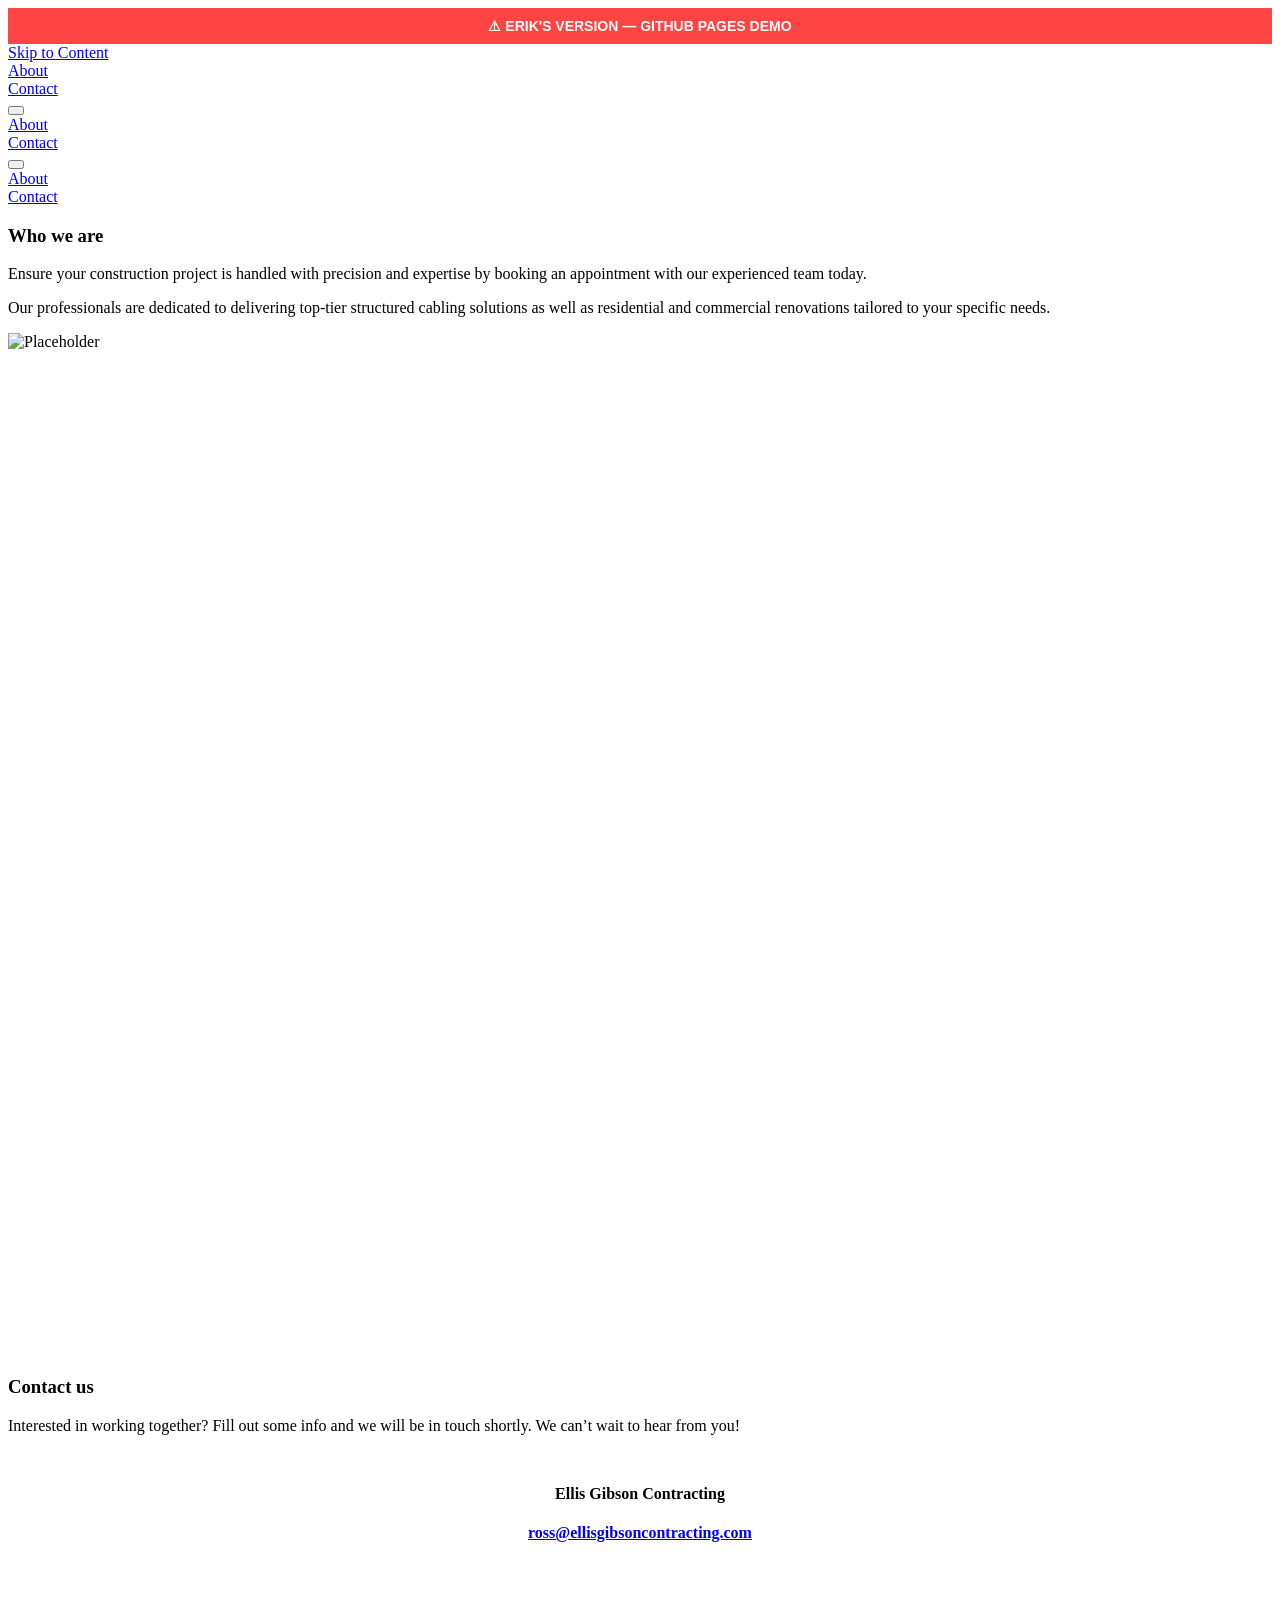
==== commit 4c5e3be6: "Fix content visibility: reveal content-mode wrappers, unstack fluid-engine grid, swap lazy-load imag" ====
--- a/about.html
+++ b/about.html
@@ -40,7 +40,26 @@
 <!-- End of Squarespace Headers -->
     
     
-  </head>
+  <style>/* force static content visible */.sqs-block-content,.sqs-html-content,.sqs-text-block-container,[data-sqsp-text-block-content]{display:block!important;opacity:1!important;visibility:visible!important;}</style>
+<style>
+/* reveal content-mode wrappers (normally activated by Squarespace JS) */
+.js-content-mode-element-wrapper,.js-content-mode-element{display:block!important;opacity:1!important;visibility:visible!important;}
+.js-content-mode-element-system_mobile{display:none!important;}
+/* drop fluid-engine grid to normal flow so rows don't collapse */
+.fluid-engine{display:block!important;}
+.fluid-engine .fe-block{grid-area:auto!important;width:100%!important;}
+/* let sections grow to content */
+.page-section.section-height--custom,[data-fluid-engine-section]{min-height:auto!important;height:auto!important;}
+</style>
+<script>
+/* swap lazy-loaded data-src to src so images actually load */
+document.addEventListener('DOMContentLoaded',function(){
+  document.querySelectorAll('img[data-src]').forEach(function(img){
+    img.src=img.getAttribute('data-src');
+  });
+});
+</script>
+</head>
 
   <body
     id="collection-698b41e04990f61fdb8982a0"
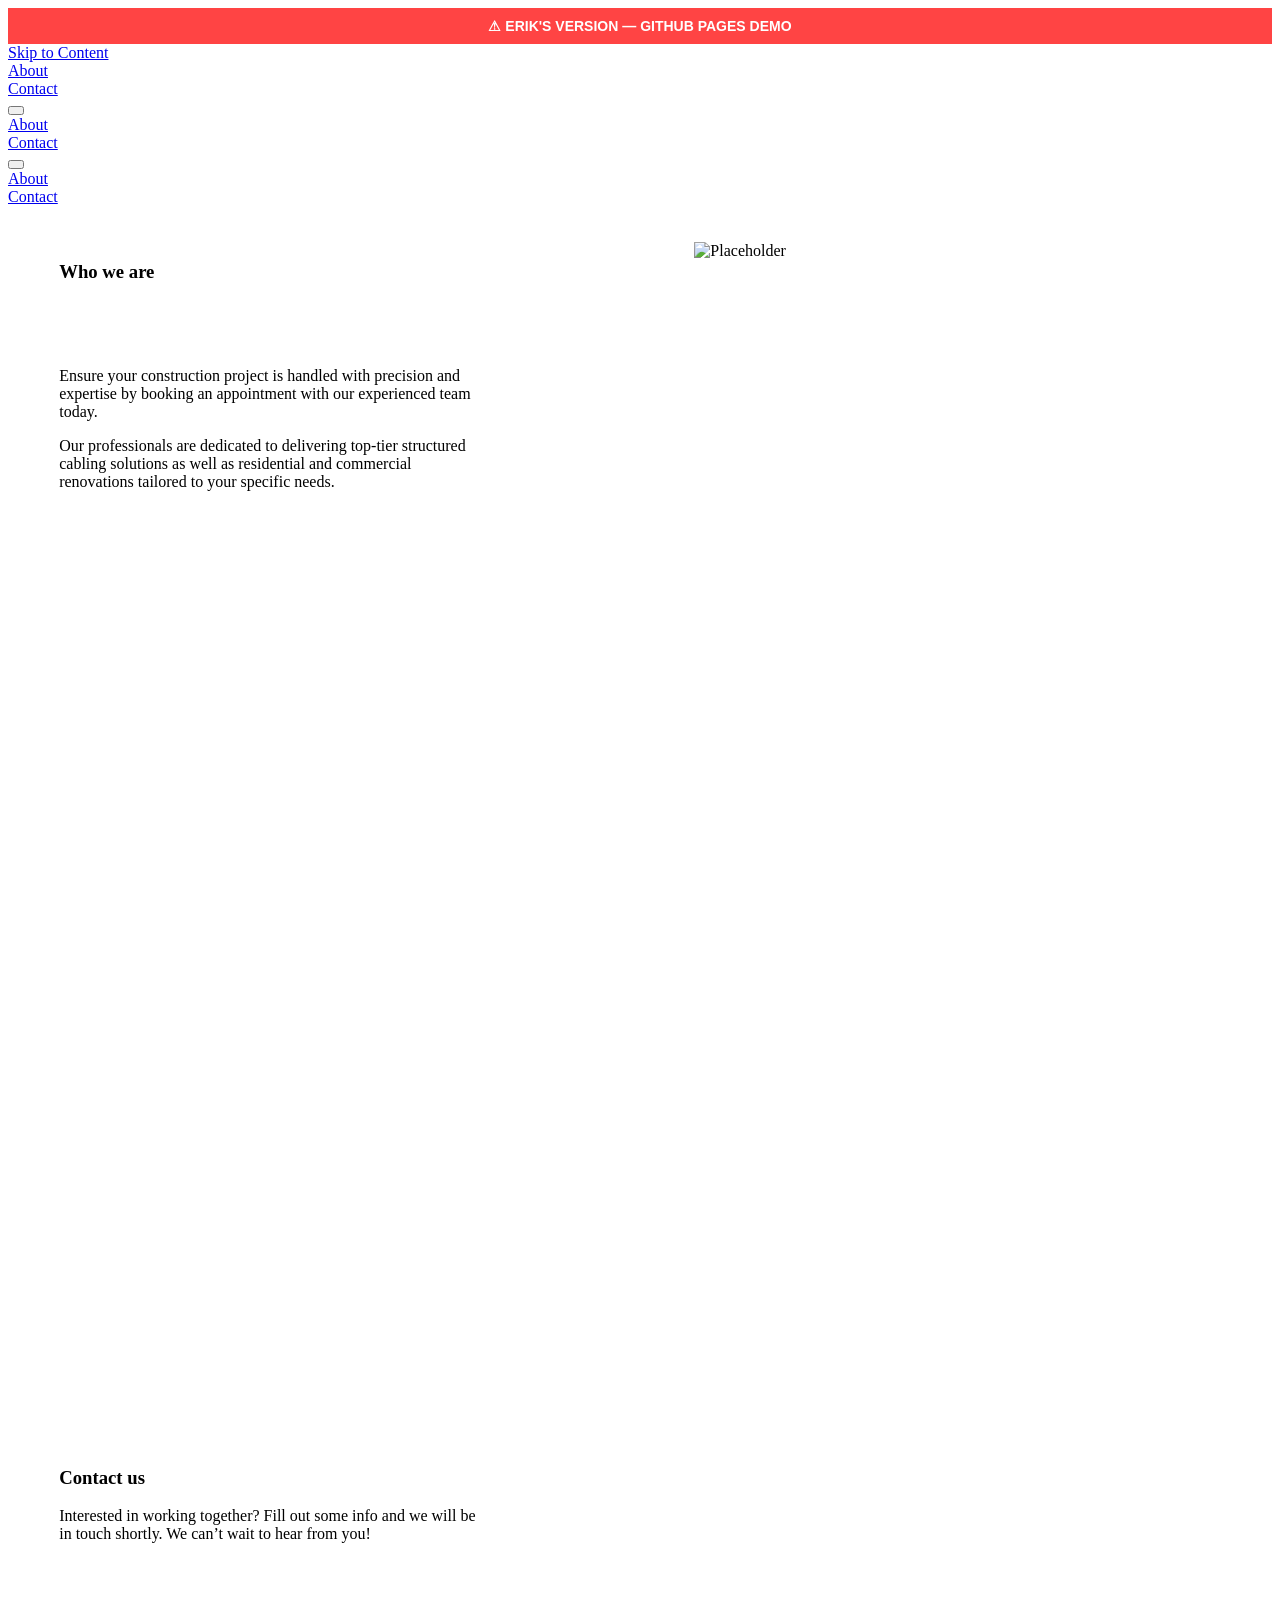
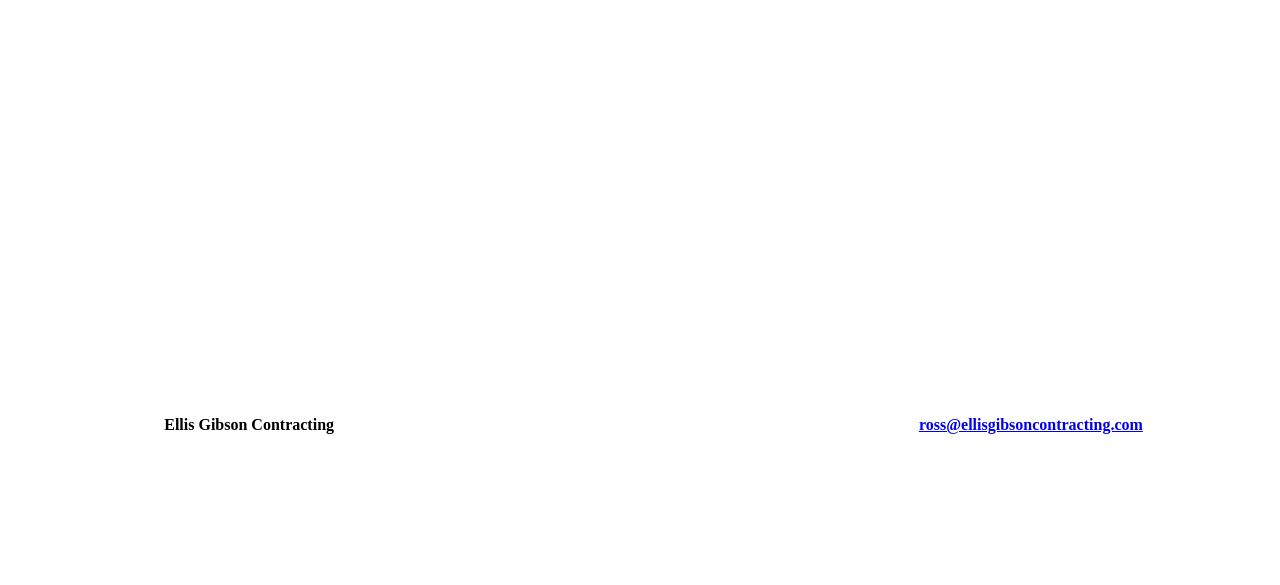
==== commit ddabcd34: "Revert all JS/CSS hacks - back to cart-removed state" ====
--- a/about.html
+++ b/about.html
@@ -36,30 +36,11 @@
 <link rel="stylesheet" type="text/css" href="https://assets.squarespace.com/universal/styles-compressed/commerce-d50e5960dc9fd059-min.en-US.css"><script>(function(rollups, name) { if (!rollups[name]) { rollups[name] = {}; } rollups[name].js = ["//assets.squarespace.com/universal/scripts-compressed/user-account-core-cdcb7cd486d6c77e-min.en-US.js"]; })(SQUARESPACE_ROLLUPS, 'squarespace-user_account_core');</script>
 <script crossorigin="anonymous" src="https://assets.squarespace.com/universal/scripts-compressed/user-account-core-cdcb7cd486d6c77e-min.en-US.js" defer ></script><script>(function(rollups, name) { if (!rollups[name]) { rollups[name] = {}; } rollups[name].css = ["//assets.squarespace.com/universal/styles-compressed/user-account-core-307d50f196c01a72-min.en-US.css"]; })(SQUARESPACE_ROLLUPS, 'squarespace-user_account_core');</script>
 <link rel="stylesheet" type="text/css" href="https://assets.squarespace.com/universal/styles-compressed/user-account-core-307d50f196c01a72-min.en-US.css"><script>(function(rollups, name) { if (!rollups[name]) { rollups[name] = {}; } rollups[name].js = ["//assets.squarespace.com/universal/scripts-compressed/performance-ebdd8dedee2a8a9a-min.en-US.js"]; })(SQUARESPACE_ROLLUPS, 'squarespace-performance');</script>
-<script crossorigin="anonymous" src="https://assets.squarespace.com/universal/scripts-compressed/performance-ebdd8dedee2a8a9a-min.en-US.js" defer ></script><link rel="stylesheet" type="text/css" href="https://definitions.sqspcdn.com/website-component-definition/static-assets/website.components.html/7cdb1edc-be83-40ec-864d-54d60ae7ea7b_672/website.components.html.styles.css"/><link rel="stylesheet" type="text/css" href="https://definitions.sqspcdn.com/website-component-definition/static-assets/website.components.imageFluid/b1184077-8741-41cf-a35b-0fba03fcc6b5_659/website.components.imageFluid.styles.css"/><link rel="stylesheet" type="text/css" href="https://definitions.sqspcdn.com/website-component-definition/static-assets/website.components.form/06d9e376-c193-47ba-b8d3-0fee360a3587_844/website.components.form.styles.css"/><link rel="stylesheet" type="text/css" href="https://definitions.sqspcdn.com/website-component-definition/static-assets/website.components.socialLinks/9b78da03-60b8-43c6-b418-5194c65898c8_450/website.components.socialLinks.styles.css"/><script defer src="https://definitions.sqspcdn.com/website-component-definition/static-assets/website.components.imageFluid/b1184077-8741-41cf-a35b-0fba03fcc6b5_659/image-effect-parallax.js"></script><script defer src="https://definitions.sqspcdn.com/website-component-definition/static-assets/website.components.imageFluid/b1184077-8741-41cf-a35b-0fba03fcc6b5_659/748.js"></script><script defer src="https://definitions.sqspcdn.com/website-component-definition/static-assets/website.components.imageFluid/b1184077-8741-41cf-a35b-0fba03fcc6b5_659/image-effect-film-grain.js"></script><script defer src="https://definitions.sqspcdn.com/website-component-definition/static-assets/website.components.imageFluid/b1184077-8741-41cf-a35b-0fba03fcc6b5_659/image-effect-refracted-circles.js"></script><script defer src="https://definitions.sqspcdn.com/website-component-definition/static-assets/website.components.imageFluid/b1184077-8741-41cf-a35b-0fba03fcc6b5_659/website.components.imageFluid.shared.constants.js"></script><script defer src="https://definitions.sqspcdn.com/website-component-definition/static-assets/website.components.imageFluid/b1184077-8741-41cf-a35b-0fba03fcc6b5_659/8018.js"></script><script defer src="https://definitions.sqspcdn.com/website-component-definition/static-assets/website.components.imageFluid/b1184077-8741-41cf-a35b-0fba03fcc6b5_659/image-effect-liquid.js"></script><script defer src="https://definitions.sqspcdn.com/website-component-definition/static-assets/website.components.imageFluid/b1184077-8741-41cf-a35b-0fba03fcc6b5_659/image-effect-refracted-lines.js"></script><script defer src="https://definitions.sqspcdn.com/website-component-definition/static-assets/website.components.imageFluid/b1184077-8741-41cf-a35b-0fba03fcc6b5_659/9882.js"></script><script type="application/ld+json">{"url":"https://www.ellisgibsoncontracting.com","name":"Ellis Gibson Contracting ","description":"","image":"//images.squarespace-cdn.com/content/v1/698b41904fbfbd383cbbe862/39e944b5-7b18-4662-9cfe-be0c3e623ac1/Construction+Company+Logo+%2825%29.jpg","@context":"http://schema.org","@type":"WebSite"}</script><script type="application/ld+json">{"address":"","image":"https://static1.squarespace.com/static/698b41904fbfbd383cbbe862/t/698d05debd9c0e1c00c493e0/1770733968121/","openingHours":"","@context":"http://schema.org","@type":"LocalBusiness"}</script><link rel="stylesheet" type="text/css" href="https://static1.squarespace.com/static/versioned-site-css/698b41904fbfbd383cbbe862/7/5c5a519771c10ba3470d8101/698b41904fbfbd383cbbe870/1795/site.css?nocustom=true"/><link rel="stylesheet" type="text/css" href="https://static1.squarespace.com/static/vta/5c5a519771c10ba3470d8101/versioned-assets/1781534390190-DKOGXXD0DC43AQKK2LYR/static.css"/><script>Static.COOKIE_BANNER_CAPABLE = true;</script>
+<script crossorigin="anonymous" src="https://assets.squarespace.com/universal/scripts-compressed/performance-ebdd8dedee2a8a9a-min.en-US.js" defer ></script><link rel="stylesheet" type="text/css" href="https://definitions.sqspcdn.com/website-component-definition/static-assets/website.components.html/7cdb1edc-be83-40ec-864d-54d60ae7ea7b_672/website.components.html.styles.css"/><link rel="stylesheet" type="text/css" href="https://definitions.sqspcdn.com/website-component-definition/static-assets/website.components.imageFluid/b1184077-8741-41cf-a35b-0fba03fcc6b5_659/website.components.imageFluid.styles.css"/><link rel="stylesheet" type="text/css" href="https://definitions.sqspcdn.com/website-component-definition/static-assets/website.components.form/06d9e376-c193-47ba-b8d3-0fee360a3587_844/website.components.form.styles.css"/><link rel="stylesheet" type="text/css" href="https://definitions.sqspcdn.com/website-component-definition/static-assets/website.components.socialLinks/9b78da03-60b8-43c6-b418-5194c65898c8_450/website.components.socialLinks.styles.css"/><script defer src="https://definitions.sqspcdn.com/website-component-definition/static-assets/website.components.imageFluid/b1184077-8741-41cf-a35b-0fba03fcc6b5_659/image-effect-parallax.js"></script><script defer src="https://definitions.sqspcdn.com/website-component-definition/static-assets/website.components.imageFluid/b1184077-8741-41cf-a35b-0fba03fcc6b5_659/748.js"></script><script defer src="https://definitions.sqspcdn.com/website-component-definition/static-assets/website.components.form/06d9e376-c193-47ba-b8d3-0fee360a3587_844/website.components.form.visitor.js"></script><script defer src="https://definitions.sqspcdn.com/website-component-definition/static-assets/website.components.imageFluid/b1184077-8741-41cf-a35b-0fba03fcc6b5_659/image-effect-film-grain.js"></script><script defer src="https://definitions.sqspcdn.com/website-component-definition/static-assets/website.components.imageFluid/b1184077-8741-41cf-a35b-0fba03fcc6b5_659/image-effect-refracted-circles.js"></script><script defer src="https://definitions.sqspcdn.com/website-component-definition/static-assets/website.components.imageFluid/b1184077-8741-41cf-a35b-0fba03fcc6b5_659/website.components.imageFluid.shared.constants.js"></script><script defer src="https://definitions.sqspcdn.com/website-component-definition/static-assets/website.components.imageFluid/b1184077-8741-41cf-a35b-0fba03fcc6b5_659/8018.js"></script><script defer src="https://definitions.sqspcdn.com/website-component-definition/static-assets/website.components.imageFluid/b1184077-8741-41cf-a35b-0fba03fcc6b5_659/image-effect-liquid.js"></script><script defer src="https://definitions.sqspcdn.com/website-component-definition/static-assets/website.components.html/7cdb1edc-be83-40ec-864d-54d60ae7ea7b_672/website.components.html.visitor.js"></script><script defer src="https://definitions.sqspcdn.com/website-component-definition/static-assets/website.components.imageFluid/b1184077-8741-41cf-a35b-0fba03fcc6b5_659/website.components.imageFluid.visitor.js"></script><script defer src="https://definitions.sqspcdn.com/website-component-definition/static-assets/website.components.imageFluid/b1184077-8741-41cf-a35b-0fba03fcc6b5_659/image-effect-refracted-lines.js"></script><script defer src="https://definitions.sqspcdn.com/website-component-definition/static-assets/website.components.socialLinks/9b78da03-60b8-43c6-b418-5194c65898c8_450/website.components.socialLinks.visitor.js"></script><script defer src="https://definitions.sqspcdn.com/website-component-definition/static-assets/website.components.imageFluid/b1184077-8741-41cf-a35b-0fba03fcc6b5_659/9882.js"></script><script type="application/ld+json">{"url":"https://www.ellisgibsoncontracting.com","name":"Ellis Gibson Contracting ","description":"","image":"//images.squarespace-cdn.com/content/v1/698b41904fbfbd383cbbe862/39e944b5-7b18-4662-9cfe-be0c3e623ac1/Construction+Company+Logo+%2825%29.jpg","@context":"http://schema.org","@type":"WebSite"}</script><script type="application/ld+json">{"address":"","image":"https://static1.squarespace.com/static/698b41904fbfbd383cbbe862/t/698d05debd9c0e1c00c493e0/1770733968121/","openingHours":"","@context":"http://schema.org","@type":"LocalBusiness"}</script><link rel="stylesheet" type="text/css" href="https://static1.squarespace.com/static/versioned-site-css/698b41904fbfbd383cbbe862/7/5c5a519771c10ba3470d8101/698b41904fbfbd383cbbe870/1795/site.css?nocustom=true"/><link rel="stylesheet" type="text/css" href="https://static1.squarespace.com/static/vta/5c5a519771c10ba3470d8101/versioned-assets/1781534390190-DKOGXXD0DC43AQKK2LYR/static.css"/><script>Static.COOKIE_BANNER_CAPABLE = true;</script>
 <!-- End of Squarespace Headers -->
     
     
-  <style>/* force static content visible */.sqs-block-content,.sqs-html-content,.sqs-text-block-container,[data-sqsp-text-block-content]{display:block!important;opacity:1!important;visibility:visible!important;}</style>
-<style>
-/* reveal content-mode wrappers (normally activated by Squarespace JS) */
-.js-content-mode-element-wrapper,.js-content-mode-element{display:block!important;opacity:1!important;visibility:visible!important;}
-.js-content-mode-element-system_mobile{display:none!important;}
-/* drop fluid-engine grid to normal flow so rows don't collapse */
-.fluid-engine{display:block!important;}
-.fluid-engine .fe-block{grid-area:auto!important;width:100%!important;}
-/* let sections grow to content */
-.page-section.section-height--custom,[data-fluid-engine-section]{min-height:auto!important;height:auto!important;}
-</style>
-<script>
-/* swap lazy-loaded data-src to src so images actually load */
-document.addEventListener('DOMContentLoaded',function(){
-  document.querySelectorAll('img[data-src]').forEach(function(img){
-    img.src=img.getAttribute('data-src');
-  });
-});
-</script>
-</head>
+  </head>
 
   <body
     id="collection-698b41e04990f61fdb8982a0"
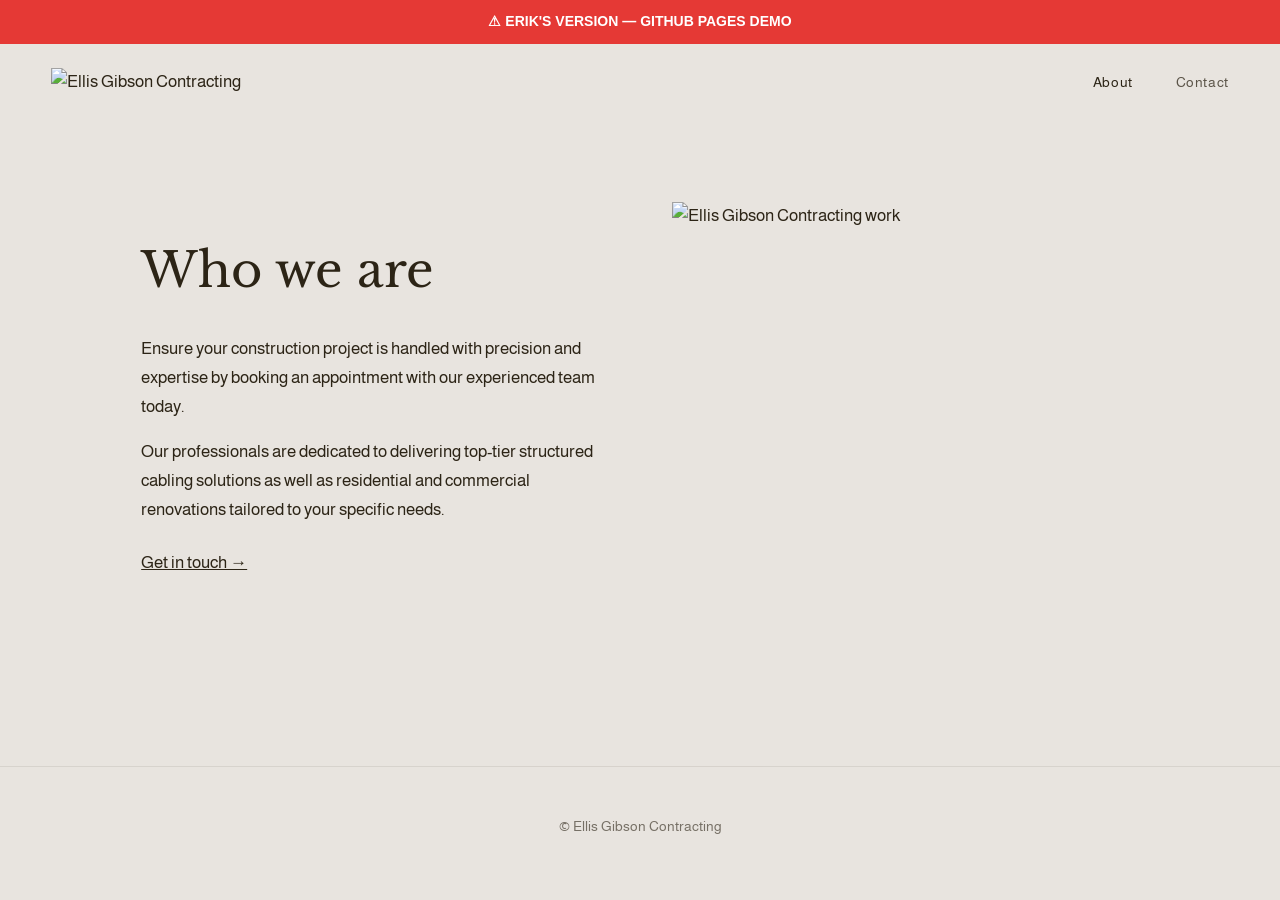
==== commit 018572b0: "Rebuild site as clean static HTML - drop Squarespace dependency" ====
--- a/about.html
+++ b/about.html
@@ -1,2553 +1,44 @@
-<!doctype html>
-<html xmlns:og="http://opengraphprotocol.org/schema/" xmlns:fb="http://www.facebook.com/2008/fbml" lang="en-US"  >
-  <head>
-    <meta http-equiv="X-UA-Compatible" content="IE=edge,chrome=1">
-    <meta name="viewport" content="width=device-width, initial-scale=1">
-    <!-- This is Squarespace. --><!-- caribou-triceratops-5kem -->
-<base href="">
-<meta charset="utf-8" />
-<title>About &mdash; Ellis Gibson Contracting </title>
-<meta http-equiv="Accept-CH" content="Sec-CH-UA-Platform-Version, Sec-CH-UA-Model" /><link rel="icon" type="image/x-icon" href="https://assets.squarespace.com/universal/default-favicon.ico"/>
-<link rel="canonical" href="about.html"/>
-<meta property="og:site_name" content="Ellis Gibson Contracting "/>
-<meta property="og:title" content="About &mdash; Ellis Gibson Contracting "/>
-<meta property="og:url" content="https://www.ellisgibsoncontracting.com/about"/>
-<meta property="og:type" content="website"/>
-<meta itemprop="name" content="About — Ellis Gibson Contracting "/>
-<meta itemprop="url" content="https://www.ellisgibsoncontracting.com/about"/>
-<meta name="twitter:title" content="About — Ellis Gibson Contracting "/>
-<meta name="twitter:url" content="https://www.ellisgibsoncontracting.com/about"/>
-<meta name="twitter:card" content="summary"/>
-<meta name="description" content="" />
-<link rel="preconnect" href="https://images.squarespace-cdn.com">
-<link rel="preconnect" href="https://fonts.gstatic.com" crossorigin>
-<link rel="stylesheet" href="https://fonts.googleapis.com/css2?family=Libre+Baskerville:ital,wght@0,400;0,700;1,400&family=Almarai:ital,wght@0,400;0,700"><script type="text/javascript" crossorigin="anonymous" defer="true" nomodule="nomodule" src="https://assets.squarespace.com/@sqs/polyfiller/1.6/legacy.js"></script>
-<script type="text/javascript" crossorigin="anonymous" defer="true" src="https://assets.squarespace.com/@sqs/polyfiller/1.6/modern.js"></script>
-<script data-name="static-context">Static = window.Static || {}; Static.SQUARESPACE_CONTEXT = {"betaFeatureFlags":["campaigns_import_discounts","override_block_styles","member_areas_feature","campaigns_discount_section_in_blasts","modernized-pdp-m2-enabled","campaigns_table_v2","scripts_defer","campaigns_new_image_layout_picker","nested_categories","commerce_product_payment_plan_editing","supports_versioned_template_assets","marketing_landing_page","enable_modernized_pdp_m3_layout_ux","marketing_automations","campaigns_thumbnail_layout","new_stacked_index","contacts_and_campaigns_redesign","campaigns_merch_state","enable_modernized_pdp_m3_fluid","campaigns_discount_section_in_automations","output_template_css_assets","enable_form_submission_trigger","i18n_beta_website_locales"],"facebookAppId":"314192535267336","facebookApiVersion":"v6.0","rollups":{"squarespace-announcement-bar":{"js":"//assets.squarespace.com/universal/scripts-compressed/announcement-bar-0d42d1862159c4e6-min.en-US.js"},"squarespace-audio-player":{"css":"//assets.squarespace.com/universal/styles-compressed/audio-player-b05f5197a871c566-min.en-US.css","js":"//assets.squarespace.com/universal/scripts-compressed/audio-player-5b804831f1e69672-min.en-US.js"},"squarespace-blog-collection-list":{"css":"//assets.squarespace.com/universal/styles-compressed/blog-collection-list-b4046463b72f34e2-min.en-US.css","js":"//assets.squarespace.com/universal/scripts-compressed/blog-collection-list-d5bd5d2a1524b858-min.en-US.js"},"squarespace-calendar-block-renderer":{"css":"//assets.squarespace.com/universal/styles-compressed/calendar-block-renderer-c3fef2a497c8e56b-min.en-US.css","js":"//assets.squarespace.com/universal/scripts-compressed/calendar-block-renderer-eb449d66ffd023be-min.en-US.js"},"squarespace-chartjs-helpers":{"css":"//assets.squarespace.com/universal/styles-compressed/chartjs-helpers-96b256171ee039c1-min.en-US.css","js":"//assets.squarespace.com/universal/scripts-compressed/chartjs-helpers-0f6610ea3f198027-min.en-US.js"},"squarespace-comments":{"css":"//assets.squarespace.com/universal/styles-compressed/comments-1909adba615d1267-min.en-US.css","js":"//assets.squarespace.com/universal/scripts-compressed/comments-22e133c4dc8842c4-min.en-US.js"},"squarespace-custom-css-popup":{"css":"//assets.squarespace.com/universal/styles-compressed/custom-css-popup-f387ac693a6f379a-min.en-US.css","js":"//assets.squarespace.com/universal/scripts-compressed/custom-css-popup-c462f0abc4c9779c-min.en-US.js"},"squarespace-dialog":{"css":"//assets.squarespace.com/universal/styles-compressed/dialog-86aacd645d83874c-min.en-US.css","js":"//assets.squarespace.com/universal/scripts-compressed/dialog-f53da749b97dee38-min.en-US.js"},"squarespace-events-collection":{"css":"//assets.squarespace.com/universal/styles-compressed/events-collection-c3fef2a497c8e56b-min.en-US.css","js":"//assets.squarespace.com/universal/scripts-compressed/events-collection-36e982b07d060c96-min.en-US.js"},"squarespace-form-rendering-utils":{"js":"//assets.squarespace.com/universal/scripts-compressed/form-rendering-utils-2034576bee2ca374-min.en-US.js"},"squarespace-forms":{"css":"//assets.squarespace.com/universal/styles-compressed/forms-0afd3c6ac30bbab1-min.en-US.css","js":"//assets.squarespace.com/universal/scripts-compressed/forms-93a072eb173475ab-min.en-US.js"},"squarespace-gallery-collection-list":{"css":"//assets.squarespace.com/universal/styles-compressed/gallery-collection-list-b4046463b72f34e2-min.en-US.css","js":"//assets.squarespace.com/universal/scripts-compressed/gallery-collection-list-9f7aecddb0723bd7-min.en-US.js"},"squarespace-image-zoom":{"css":"//assets.squarespace.com/universal/styles-compressed/image-zoom-b4046463b72f34e2-min.en-US.css","js":"//assets.squarespace.com/universal/scripts-compressed/image-zoom-52dbe9048953f4ac-min.en-US.js"},"squarespace-pinterest":{"css":"//assets.squarespace.com/universal/styles-compressed/pinterest-b4046463b72f34e2-min.en-US.css","js":"//assets.squarespace.com/universal/scripts-compressed/pinterest-62ef3cd44d2c3736-min.en-US.js"},"squarespace-popup-overlay":{"css":"//assets.squarespace.com/universal/styles-compressed/popup-overlay-b742b752f5880972-min.en-US.css","js":"//assets.squarespace.com/universal/scripts-compressed/popup-overlay-b63a4b86cd036d89-min.en-US.js"},"squarespace-product-quick-view":{"css":"//assets.squarespace.com/universal/styles-compressed/product-quick-view-0afd3c6ac30bbab1-min.en-US.css","js":"//assets.squarespace.com/universal/scripts-compressed/product-quick-view-e45ff32cd19a63a1-min.en-US.js"},"squarespace-products-collection-item-v2":{"css":"//assets.squarespace.com/universal/styles-compressed/products-collection-item-v2-b4046463b72f34e2-min.en-US.css","js":"//assets.squarespace.com/universal/scripts-compressed/products-collection-item-v2-c2ab0e31b1585540-min.en-US.js"},"squarespace-products-collection-list-v2":{"css":"//assets.squarespace.com/universal/styles-compressed/products-collection-list-v2-b4046463b72f34e2-min.en-US.css","js":"//assets.squarespace.com/universal/scripts-compressed/products-collection-list-v2-c476cb19fc080a16-min.en-US.js"},"squarespace-search-page":{"css":"//assets.squarespace.com/universal/styles-compressed/search-page-90a67fc09b9b32c6-min.en-US.css","js":"//assets.squarespace.com/universal/scripts-compressed/search-page-ceba448b3f1e31a7-min.en-US.js"},"squarespace-search-preview":{"js":"//assets.squarespace.com/universal/scripts-compressed/search-preview-5f4cebfd0bfdcca2-min.en-US.js"},"squarespace-simple-liking":{"css":"//assets.squarespace.com/universal/styles-compressed/simple-liking-701bf8bbc05ec6aa-min.en-US.css","js":"//assets.squarespace.com/universal/scripts-compressed/simple-liking-a5d16f553c1269c6-min.en-US.js"},"squarespace-social-buttons":{"css":"//assets.squarespace.com/universal/styles-compressed/social-buttons-95032e5fa98e47a5-min.en-US.css","js":"//assets.squarespace.com/universal/scripts-compressed/social-buttons-47746ee59e9cf20f-min.en-US.js"},"squarespace-tourdates":{"css":"//assets.squarespace.com/universal/styles-compressed/tourdates-b4046463b72f34e2-min.en-US.css","js":"//assets.squarespace.com/universal/scripts-compressed/tourdates-20b473f1d1e43c1d-min.en-US.js"},"squarespace-website-overlays-manager":{"css":"//assets.squarespace.com/universal/styles-compressed/website-overlays-manager-07ea5a4e004e6710-min.en-US.css","js":"//assets.squarespace.com/universal/scripts-compressed/website-overlays-manager-62ad7f8ae9b90855-min.en-US.js"}},"pageType":2,"website":{"id":"698b41904fbfbd383cbbe862","captchaSettings":{"enabledForDonations":false},"cloneable":false,"contentModifiedOn":1770733968121,"formattingLocale":"en-US","fullSiteTitle":"About \u2014 Ellis Gibson Contracting ","identifier":"caribou-triceratops-5kem","imageMetadataProcessingEnabled":false,"isHstsEnabled":true,"language":"en-US","location":{},"logoImageId":"698d05debd9c0e1c00c493e0","mobileLogoImageId":"698d0609a7cc617720f5c91b","primaryDomain":"www.ellisgibsoncontracting.com","screenshotId":"b5d656e5e27fcc080ad41a18da9e6c95ccb8183e1ffc851e6efa50920c197205","shareButtonOptions":{"4":true,"3":true,"6":true,"7":true,"8":true,"2":true,"1":true},"showOwnerLogin":false,"siteDescription":"","siteStatus":{},"siteTitle":"Ellis Gibson Contracting ","sslSetting":3,"timeZone":"America/New_York","translationLocale":"en-US","typekitId":"","websiteType":4,"hasBeenCloneable":false,"statsMigrated":false,"authenticUrl":"https://www.ellisgibsoncontracting.com","baseUrl":"https://www.ellisgibsoncontracting.com","internalUrl":"https://caribou-triceratops-5kem.squarespace.com","logoImageUrl":"//images.squarespace-cdn.com/content/v1/698b41904fbfbd383cbbe862/39e944b5-7b18-4662-9cfe-be0c3e623ac1/Construction+Company+Logo+%2825%29.jpg","machineTimeZoneOffset":-14400000,"mobileLogoImageUrl":"//images.squarespace-cdn.com/content/v1/698b41904fbfbd383cbbe862/f2937c1a-5775-4dbe-84c2-c0c8a2467913/Construction+Company+Logo+%2825%29.jpg","timeZoneAbbr":"EDT","timeZoneOffset":-14400000},"websiteSettings":{"id":"698b41904fbfbd383cbbe86b","websiteId":"698b41904fbfbd383cbbe862","subjects":[],"country":"US","state":"VA","simpleLikingEnabled":true,"popupOverlaySettings":{"style":1,"enabledPages":[]},"commentLikesAllowed":true,"commentAnonAllowed":true,"commentThreaded":true,"commentApprovalRequired":false,"commentAvatarsOn":true,"commentSortType":2,"commentFlagThreshold":0,"commentFlagsAllowed":true,"commentEnableByDefault":true,"commentDisableAfterDaysDefault":0,"disqusShortname":"","commentsEnabled":false,"businessHours":{},"storeSettings":{"returnPolicy":null,"termsOfService":null,"privacyPolicy":null,"expressCheckout":false,"continueShoppingLinkUrl":"/","useLightCart":false,"showNoteField":false,"shippingCountryDefaultValue":"US","billToShippingDefaultValue":false,"showShippingPhoneNumber":true,"isShippingPhoneRequired":false,"showBillingPhoneNumber":true,"isBillingPhoneRequired":false,"currenciesSupported":["USD","CAD","GBP","AUD","EUR","CHF","NOK","SEK","DKK","NZD","SGD","MXN","HKD","CZK","ILS","MYR","RUB","PHP","PLN","THB","BRL","ARS","COP","IDR","INR","JPY","ZAR","KRW"],"defaultCurrency":"USD","selectedCurrency":"USD","measurementStandard":1,"showCustomCheckoutForm":false,"checkoutPageMarketingOptInEnabled":true,"enableMailingListOptInByDefault":false,"sameAsRetailLocation":false,"merchandisingSettings":{"scarcityEnabledOnProductItems":false,"scarcityEnabledOnProductBlocks":false,"scarcityMessageType":"DEFAULT_SCARCITY_MESSAGE","scarcityThreshold":10,"multipleQuantityAllowedForServices":true,"restockNotificationsEnabled":false,"restockNotificationsMailingListSignUpEnabled":false,"relatedProductsEnabled":false,"relatedProductsOrdering":"random","soldOutVariantsDropdownDisabled":false,"productComposerOptedIn":false,"productComposerABTestOptedOut":false,"productReviewsEnabled":false},"minimumOrderSubtotalEnabled":false,"minimumOrderSubtotal":{"currency":"USD","value":"0.00"},"addToCartConfirmationType":2,"isLive":false,"multipleQuantityAllowedForServices":true},"useEscapeKeyToLogin":false,"ssBadgeType":1,"ssBadgePosition":4,"ssBadgeVisibility":1,"ssBadgeDevices":1,"pinterestOverlayOptions":{"mode":"disabled"},"userAccountsSettings":{"loginAllowed":true,"signupAllowed":true}},"cookieSettings":{"isCookieBannerEnabled":false,"isRestrictiveCookiePolicyEnabled":false,"cookieBannerText":"","cookieBannerTheme":"","cookieBannerVariant":"","cookieBannerPosition":"","cookieBannerCtaVariant":"","cookieBannerCtaText":"","cookieBannerAcceptType":"OPT_IN","cookieBannerOptOutCtaText":"","cookieBannerHasOptOut":false,"cookieBannerHasManageCookies":true,"cookieBannerManageCookiesLabel":"","cookieBannerSavedPreferencesText":"","cookieBannerSavedPreferencesLayout":"PILL"},"websiteCloneable":false,"collection":{"title":"About","id":"698b41e04990f61fdb8982a0","fullUrl":"/about","type":10,"permissionType":1},"subscribed":false,"appDomain":"squarespace.com","templateTweakable":true,"tweakJSON":{"form-use-theme-colors":"true","header-logo-height":"140px","header-mobile-logo-max-height":"30px","header-vert-padding":"2vw","header-width":"Full","maxPageWidth":"2000px","mobile-header-vert-padding":"6vw","pagePadding":"4vw","tweak-blog-alternating-side-by-side-image-aspect-ratio":"1:1 Square","tweak-blog-alternating-side-by-side-image-spacing":"6%","tweak-blog-alternating-side-by-side-meta-spacing":"20px","tweak-blog-alternating-side-by-side-primary-meta":"Categories","tweak-blog-alternating-side-by-side-read-more-spacing":"20px","tweak-blog-alternating-side-by-side-secondary-meta":"Date","tweak-blog-basic-grid-columns":"3","tweak-blog-basic-grid-image-aspect-ratio":"3:2 Standard","tweak-blog-basic-grid-image-spacing":"35px","tweak-blog-basic-grid-meta-spacing":"25px","tweak-blog-basic-grid-primary-meta":"Categories","tweak-blog-basic-grid-read-more-spacing":"20px","tweak-blog-basic-grid-secondary-meta":"Date","tweak-blog-item-custom-width":"50","tweak-blog-item-show-author-profile":"false","tweak-blog-item-width":"Medium","tweak-blog-masonry-columns":"2","tweak-blog-masonry-horizontal-spacing":"30px","tweak-blog-masonry-image-spacing":"20px","tweak-blog-masonry-meta-spacing":"20px","tweak-blog-masonry-primary-meta":"Categories","tweak-blog-masonry-read-more-spacing":"20px","tweak-blog-masonry-secondary-meta":"Date","tweak-blog-masonry-vertical-spacing":"30px","tweak-blog-side-by-side-image-aspect-ratio":"1:1 Square","tweak-blog-side-by-side-image-spacing":"6%","tweak-blog-side-by-side-meta-spacing":"20px","tweak-blog-side-by-side-primary-meta":"Categories","tweak-blog-side-by-side-read-more-spacing":"20px","tweak-blog-side-by-side-secondary-meta":"Date","tweak-blog-single-column-image-spacing":"50px","tweak-blog-single-column-meta-spacing":"30px","tweak-blog-single-column-primary-meta":"Categories","tweak-blog-single-column-read-more-spacing":"15px","tweak-blog-single-column-secondary-meta":"Date","tweak-events-stacked-show-thumbnails":"true","tweak-events-stacked-thumbnail-size":"3:2 Standard","tweak-fixed-header":"false","tweak-fixed-header-style":"Basic","tweak-global-animations-animation-curve":"ease","tweak-global-animations-animation-delay":"0.1s","tweak-global-animations-animation-duration":"0.1s","tweak-global-animations-animation-style":"fade","tweak-global-animations-animation-type":"none","tweak-global-animations-complexity-level":"detailed","tweak-global-animations-enabled":"false","tweak-portfolio-grid-basic-custom-height":"50","tweak-portfolio-grid-overlay-custom-height":"50","tweak-portfolio-hover-follow-acceleration":"10%","tweak-portfolio-hover-follow-animation-duration":"Fast","tweak-portfolio-hover-follow-animation-type":"Fade","tweak-portfolio-hover-follow-delimiter":"Bullet","tweak-portfolio-hover-follow-front":"false","tweak-portfolio-hover-follow-layout":"Inline","tweak-portfolio-hover-follow-size":"50","tweak-portfolio-hover-follow-text-spacing-x":"1.5","tweak-portfolio-hover-follow-text-spacing-y":"1.5","tweak-portfolio-hover-static-animation-duration":"Fast","tweak-portfolio-hover-static-animation-type":"Fade","tweak-portfolio-hover-static-delimiter":"Hyphen","tweak-portfolio-hover-static-front":"true","tweak-portfolio-hover-static-layout":"Inline","tweak-portfolio-hover-static-size":"50","tweak-portfolio-hover-static-text-spacing-x":"1.5","tweak-portfolio-hover-static-text-spacing-y":"1.5","tweak-portfolio-index-background-animation-duration":"Medium","tweak-portfolio-index-background-animation-type":"Fade","tweak-portfolio-index-background-custom-height":"50","tweak-portfolio-index-background-delimiter":"None","tweak-portfolio-index-background-height":"Large","tweak-portfolio-index-background-horizontal-alignment":"Center","tweak-portfolio-index-background-link-format":"Stacked","tweak-portfolio-index-background-persist":"false","tweak-portfolio-index-background-vertical-alignment":"Middle","tweak-portfolio-index-background-width":"Full","tweak-transparent-header":"true"},"templateId":"5c5a519771c10ba3470d8101","templateVersion":"7.1","pageFeatures":[1,2,4],"gmRenderKey":"QUl6YVN5Q0JUUk9xNkx1dkZfSUUxcjQ2LVQ0QWVUU1YtMGQ3bXk4","templateScriptsRootUrl":"https://static1.squarespace.com/static/vta/5c5a519771c10ba3470d8101/scripts/","impersonatedSession":false,"tzData":{"zones":[[-300,"US","E%sT",null]],"rules":{"US":[[1967,2006,null,"Oct","lastSun","2:00","0","S"],[1987,2006,null,"Apr","Sun>=1","2:00","1:00","D"],[2007,"max",null,"Mar","Sun>=8","2:00","1:00","D"],[2007,"max",null,"Nov","Sun>=1","2:00","0","S"]]}},"showAnnouncementBar":false,"recaptchaEnterpriseContext":{"recaptchaEnterpriseSiteKey":"6LdDFQwjAAAAAPigEvvPgEVbb7QBm-TkVJdDTlAv"},"i18nContext":{"timeZoneData":{"id":"America/New_York","name":"Eastern Time"}},"env":"PRODUCTION","visitorFormContext":{"formFieldFormats":{"countries":[{"name":"Afghanistan","code":"AF","phoneCode":"+93"},{"name":"\u00C5land Islands","code":"AX","phoneCode":"+358"},{"name":"Albania","code":"AL","phoneCode":"+355"},{"name":"Algeria","code":"DZ","phoneCode":"+213"},{"name":"American Samoa","code":"AS","phoneCode":"+1"},{"name":"Andorra","code":"AD","phoneCode":"+376"},{"name":"Angola","code":"AO","phoneCode":"+244"},{"name":"Anguilla","code":"AI","phoneCode":"+1"},{"name":"Antigua & Barbuda","code":"AG","phoneCode":"+1"},{"name":"Argentina","code":"AR","phoneCode":"+54"},{"name":"Armenia","code":"AM","phoneCode":"+374"},{"name":"Aruba","code":"AW","phoneCode":"+297"},{"name":"Ascension Island","code":"AC","phoneCode":"+247"},{"name":"Australia","code":"AU","phoneCode":"+61"},{"name":"Austria","code":"AT","phoneCode":"+43"},{"name":"Azerbaijan","code":"AZ","phoneCode":"+994"},{"name":"Bahamas","code":"BS","phoneCode":"+1"},{"name":"Bahrain","code":"BH","phoneCode":"+973"},{"name":"Bangladesh","code":"BD","phoneCode":"+880"},{"name":"Barbados","code":"BB","phoneCode":"+1"},{"name":"Belarus","code":"BY","phoneCode":"+375"},{"name":"Belgium","code":"BE","phoneCode":"+32"},{"name":"Belize","code":"BZ","phoneCode":"+501"},{"name":"Benin","code":"BJ","phoneCode":"+229"},{"name":"Bermuda","code":"BM","phoneCode":"+1"},{"name":"Bhutan","code":"BT","phoneCode":"+975"},{"name":"Bolivia","code":"BO","phoneCode":"+591"},{"name":"Bosnia & Herzegovina","code":"BA","phoneCode":"+387"},{"name":"Botswana","code":"BW","phoneCode":"+267"},{"name":"Brazil","code":"BR","phoneCode":"+55"},{"name":"British Indian Ocean Territory","code":"IO","phoneCode":"+246"},{"name":"British Virgin Islands","code":"VG","phoneCode":"+1"},{"name":"Brunei","code":"BN","phoneCode":"+673"},{"name":"Bulgaria","code":"BG","phoneCode":"+359"},{"name":"Burkina Faso","code":"BF","phoneCode":"+226"},{"name":"Burundi","code":"BI","phoneCode":"+257"},{"name":"Cambodia","code":"KH","phoneCode":"+855"},{"name":"Cameroon","code":"CM","phoneCode":"+237"},{"name":"Canada","code":"CA","phoneCode":"+1"},{"name":"Cape Verde","code":"CV","phoneCode":"+238"},{"name":"Caribbean Netherlands","code":"BQ","phoneCode":"+599"},{"name":"Cayman Islands","code":"KY","phoneCode":"+1"},{"name":"Central African Republic","code":"CF","phoneCode":"+236"},{"name":"Chad","code":"TD","phoneCode":"+235"},{"name":"Chile","code":"CL","phoneCode":"+56"},{"name":"China","code":"CN","phoneCode":"+86"},{"name":"Christmas Island","code":"CX","phoneCode":"+61"},{"name":"Cocos (Keeling) Islands","code":"CC","phoneCode":"+61"},{"name":"Colombia","code":"CO","phoneCode":"+57"},{"name":"Comoros","code":"KM","phoneCode":"+269"},{"name":"Congo - Brazzaville","code":"CG","phoneCode":"+242"},{"name":"Congo - Kinshasa","code":"CD","phoneCode":"+243"},{"name":"Cook Islands","code":"CK","phoneCode":"+682"},{"name":"Costa Rica","code":"CR","phoneCode":"+506"},{"name":"C\u00F4te d\u2019Ivoire","code":"CI","phoneCode":"+225"},{"name":"Croatia","code":"HR","phoneCode":"+385"},{"name":"Cuba","code":"CU","phoneCode":"+53"},{"name":"Cura\u00E7ao","code":"CW","phoneCode":"+599"},{"name":"Cyprus","code":"CY","phoneCode":"+357"},{"name":"Czechia","code":"CZ","phoneCode":"+420"},{"name":"Denmark","code":"DK","phoneCode":"+45"},{"name":"Djibouti","code":"DJ","phoneCode":"+253"},{"name":"Dominica","code":"DM","phoneCode":"+1"},{"name":"Dominican Republic","code":"DO","phoneCode":"+1"},{"name":"Ecuador","code":"EC","phoneCode":"+593"},{"name":"Egypt","code":"EG","phoneCode":"+20"},{"name":"El Salvador","code":"SV","phoneCode":"+503"},{"name":"Equatorial Guinea","code":"GQ","phoneCode":"+240"},{"name":"Eritrea","code":"ER","phoneCode":"+291"},{"name":"Estonia","code":"EE","phoneCode":"+372"},{"name":"Eswatini","code":"SZ","phoneCode":"+268"},{"name":"Ethiopia","code":"ET","phoneCode":"+251"},{"name":"Falkland Islands","code":"FK","phoneCode":"+500"},{"name":"Faroe Islands","code":"FO","phoneCode":"+298"},{"name":"Fiji","code":"FJ","phoneCode":"+679"},{"name":"Finland","code":"FI","phoneCode":"+358"},{"name":"France","code":"FR","phoneCode":"+33"},{"name":"French Guiana","code":"GF","phoneCode":"+594"},{"name":"French Polynesia","code":"PF","phoneCode":"+689"},{"name":"Gabon","code":"GA","phoneCode":"+241"},{"name":"Gambia","code":"GM","phoneCode":"+220"},{"name":"Georgia","code":"GE","phoneCode":"+995"},{"name":"Germany","code":"DE","phoneCode":"+49"},{"name":"Ghana","code":"GH","phoneCode":"+233"},{"name":"Gibraltar","code":"GI","phoneCode":"+350"},{"name":"Greece","code":"GR","phoneCode":"+30"},{"name":"Greenland","code":"GL","phoneCode":"+299"},{"name":"Grenada","code":"GD","phoneCode":"+1"},{"name":"Guadeloupe","code":"GP","phoneCode":"+590"},{"name":"Guam","code":"GU","phoneCode":"+1"},{"name":"Guatemala","code":"GT","phoneCode":"+502"},{"name":"Guernsey","code":"GG","phoneCode":"+44"},{"name":"Guinea","code":"GN","phoneCode":"+224"},{"name":"Guinea-Bissau","code":"GW","phoneCode":"+245"},{"name":"Guyana","code":"GY","phoneCode":"+592"},{"name":"Haiti","code":"HT","phoneCode":"+509"},{"name":"Honduras","code":"HN","phoneCode":"+504"},{"name":"Hong Kong SAR China","code":"HK","phoneCode":"+852"},{"name":"Hungary","code":"HU","phoneCode":"+36"},{"name":"Iceland","code":"IS","phoneCode":"+354"},{"name":"India","code":"IN","phoneCode":"+91"},{"name":"Indonesia","code":"ID","phoneCode":"+62"},{"name":"Iran","code":"IR","phoneCode":"+98"},{"name":"Iraq","code":"IQ","phoneCode":"+964"},{"name":"Ireland","code":"IE","phoneCode":"+353"},{"name":"Isle of Man","code":"IM","phoneCode":"+44"},{"name":"Israel","code":"IL","phoneCode":"+972"},{"name":"Italy","code":"IT","phoneCode":"+39"},{"name":"Jamaica","code":"JM","phoneCode":"+1"},{"name":"Japan","code":"JP","phoneCode":"+81"},{"name":"Jersey","code":"JE","phoneCode":"+44"},{"name":"Jordan","code":"JO","phoneCode":"+962"},{"name":"Kazakhstan","code":"KZ","phoneCode":"+7"},{"name":"Kenya","code":"KE","phoneCode":"+254"},{"name":"Kiribati","code":"KI","phoneCode":"+686"},{"name":"Kosovo","code":"XK","phoneCode":"+383"},{"name":"Kuwait","code":"KW","phoneCode":"+965"},{"name":"Kyrgyzstan","code":"KG","phoneCode":"+996"},{"name":"Laos","code":"LA","phoneCode":"+856"},{"name":"Latvia","code":"LV","phoneCode":"+371"},{"name":"Lebanon","code":"LB","phoneCode":"+961"},{"name":"Lesotho","code":"LS","phoneCode":"+266"},{"name":"Liberia","code":"LR","phoneCode":"+231"},{"name":"Libya","code":"LY","phoneCode":"+218"},{"name":"Liechtenstein","code":"LI","phoneCode":"+423"},{"name":"Lithuania","code":"LT","phoneCode":"+370"},{"name":"Luxembourg","code":"LU","phoneCode":"+352"},{"name":"Macao SAR China","code":"MO","phoneCode":"+853"},{"name":"Madagascar","code":"MG","phoneCode":"+261"},{"name":"Malawi","code":"MW","phoneCode":"+265"},{"name":"Malaysia","code":"MY","phoneCode":"+60"},{"name":"Maldives","code":"MV","phoneCode":"+960"},{"name":"Mali","code":"ML","phoneCode":"+223"},{"name":"Malta","code":"MT","phoneCode":"+356"},{"name":"Marshall Islands","code":"MH","phoneCode":"+692"},{"name":"Martinique","code":"MQ","phoneCode":"+596"},{"name":"Mauritania","code":"MR","phoneCode":"+222"},{"name":"Mauritius","code":"MU","phoneCode":"+230"},{"name":"Mayotte","code":"YT","phoneCode":"+262"},{"name":"Mexico","code":"MX","phoneCode":"+52"},{"name":"Micronesia","code":"FM","phoneCode":"+691"},{"name":"Moldova","code":"MD","phoneCode":"+373"},{"name":"Monaco","code":"MC","phoneCode":"+377"},{"name":"Mongolia","code":"MN","phoneCode":"+976"},{"name":"Montenegro","code":"ME","phoneCode":"+382"},{"name":"Montserrat","code":"MS","phoneCode":"+1"},{"name":"Morocco","code":"MA","phoneCode":"+212"},{"name":"Mozambique","code":"MZ","phoneCode":"+258"},{"name":"Myanmar (Burma)","code":"MM","phoneCode":"+95"},{"name":"Namibia","code":"NA","phoneCode":"+264"},{"name":"Nauru","code":"NR","phoneCode":"+674"},{"name":"Nepal","code":"NP","phoneCode":"+977"},{"name":"Netherlands","code":"NL","phoneCode":"+31"},{"name":"New Caledonia","code":"NC","phoneCode":"+687"},{"name":"New Zealand","code":"NZ","phoneCode":"+64"},{"name":"Nicaragua","code":"NI","phoneCode":"+505"},{"name":"Niger","code":"NE","phoneCode":"+227"},{"name":"Nigeria","code":"NG","phoneCode":"+234"},{"name":"Niue","code":"NU","phoneCode":"+683"},{"name":"Norfolk Island","code":"NF","phoneCode":"+672"},{"name":"Northern Mariana Islands","code":"MP","phoneCode":"+1"},{"name":"North Korea","code":"KP","phoneCode":"+850"},{"name":"North Macedonia","code":"MK","phoneCode":"+389"},{"name":"Norway","code":"NO","phoneCode":"+47"},{"name":"Oman","code":"OM","phoneCode":"+968"},{"name":"Pakistan","code":"PK","phoneCode":"+92"},{"name":"Palau","code":"PW","phoneCode":"+680"},{"name":"Palestinian Territories","code":"PS","phoneCode":"+970"},{"name":"Panama","code":"PA","phoneCode":"+507"},{"name":"Papua New Guinea","code":"PG","phoneCode":"+675"},{"name":"Paraguay","code":"PY","phoneCode":"+595"},{"name":"Peru","code":"PE","phoneCode":"+51"},{"name":"Philippines","code":"PH","phoneCode":"+63"},{"name":"Poland","code":"PL","phoneCode":"+48"},{"name":"Portugal","code":"PT","phoneCode":"+351"},{"name":"Puerto Rico","code":"PR","phoneCode":"+1"},{"name":"Qatar","code":"QA","phoneCode":"+974"},{"name":"R\u00E9union","code":"RE","phoneCode":"+262"},{"name":"Romania","code":"RO","phoneCode":"+40"},{"name":"Russia","code":"RU","phoneCode":"+7"},{"name":"Rwanda","code":"RW","phoneCode":"+250"},{"name":"Samoa","code":"WS","phoneCode":"+685"},{"name":"San Marino","code":"SM","phoneCode":"+378"},{"name":"S\u00E3o Tom\u00E9 & Pr\u00EDncipe","code":"ST","phoneCode":"+239"},{"name":"Saudi Arabia","code":"SA","phoneCode":"+966"},{"name":"Senegal","code":"SN","phoneCode":"+221"},{"name":"Serbia","code":"RS","phoneCode":"+381"},{"name":"Seychelles","code":"SC","phoneCode":"+248"},{"name":"Sierra Leone","code":"SL","phoneCode":"+232"},{"name":"Singapore","code":"SG","phoneCode":"+65"},{"name":"Sint Maarten","code":"SX","phoneCode":"+1"},{"name":"Slovakia","code":"SK","phoneCode":"+421"},{"name":"Slovenia","code":"SI","phoneCode":"+386"},{"name":"Solomon Islands","code":"SB","phoneCode":"+677"},{"name":"Somalia","code":"SO","phoneCode":"+252"},{"name":"South Africa","code":"ZA","phoneCode":"+27"},{"name":"South Korea","code":"KR","phoneCode":"+82"},{"name":"South Sudan","code":"SS","phoneCode":"+211"},{"name":"Spain","code":"ES","phoneCode":"+34"},{"name":"Sri Lanka","code":"LK","phoneCode":"+94"},{"name":"St. Barth\u00E9lemy","code":"BL","phoneCode":"+590"},{"name":"St. Helena","code":"SH","phoneCode":"+290"},{"name":"St. Kitts & Nevis","code":"KN","phoneCode":"+1"},{"name":"St. Lucia","code":"LC","phoneCode":"+1"},{"name":"St. Martin","code":"MF","phoneCode":"+590"},{"name":"St. Pierre & Miquelon","code":"PM","phoneCode":"+508"},{"name":"St. Vincent & Grenadines","code":"VC","phoneCode":"+1"},{"name":"Sudan","code":"SD","phoneCode":"+249"},{"name":"Suriname","code":"SR","phoneCode":"+597"},{"name":"Svalbard & Jan Mayen","code":"SJ","phoneCode":"+47"},{"name":"Sweden","code":"SE","phoneCode":"+46"},{"name":"Switzerland","code":"CH","phoneCode":"+41"},{"name":"Syria","code":"SY","phoneCode":"+963"},{"name":"Taiwan","code":"TW","phoneCode":"+886"},{"name":"Tajikistan","code":"TJ","phoneCode":"+992"},{"name":"Tanzania","code":"TZ","phoneCode":"+255"},{"name":"Thailand","code":"TH","phoneCode":"+66"},{"name":"Timor-Leste","code":"TL","phoneCode":"+670"},{"name":"Togo","code":"TG","phoneCode":"+228"},{"name":"Tokelau","code":"TK","phoneCode":"+690"},{"name":"Tonga","code":"TO","phoneCode":"+676"},{"name":"Trinidad & Tobago","code":"TT","phoneCode":"+1"},{"name":"Tristan da Cunha","code":"TA","phoneCode":"+290"},{"name":"Tunisia","code":"TN","phoneCode":"+216"},{"name":"T\u00FCrkiye","code":"TR","phoneCode":"+90"},{"name":"Turkmenistan","code":"TM","phoneCode":"+993"},{"name":"Turks & Caicos Islands","code":"TC","phoneCode":"+1"},{"name":"Tuvalu","code":"TV","phoneCode":"+688"},{"name":"U.S. Virgin Islands","code":"VI","phoneCode":"+1"},{"name":"Uganda","code":"UG","phoneCode":"+256"},{"name":"Ukraine","code":"UA","phoneCode":"+380"},{"name":"United Arab Emirates","code":"AE","phoneCode":"+971"},{"name":"United Kingdom","code":"GB","phoneCode":"+44"},{"name":"United States","code":"US","phoneCode":"+1"},{"name":"Uruguay","code":"UY","phoneCode":"+598"},{"name":"Uzbekistan","code":"UZ","phoneCode":"+998"},{"name":"Vanuatu","code":"VU","phoneCode":"+678"},{"name":"Vatican City","code":"VA","phoneCode":"+39"},{"name":"Venezuela","code":"VE","phoneCode":"+58"},{"name":"Vietnam","code":"VN","phoneCode":"+84"},{"name":"Wallis & Futuna","code":"WF","phoneCode":"+681"},{"name":"Western Sahara","code":"EH","phoneCode":"+212"},{"name":"Yemen","code":"YE","phoneCode":"+967"},{"name":"Zambia","code":"ZM","phoneCode":"+260"},{"name":"Zimbabwe","code":"ZW","phoneCode":"+263"}],"initialPhoneFormat":{"id":0,"type":"PHONE_NUMBER","country":"US","labelLocale":"en-US","fields":[{"type":"SEPARATOR","label":"(","identifier":"LeftParen","length":0,"required":false,"metadata":{}},{"type":"FIELD","label":"1","identifier":"1","length":3,"required":false,"metadata":{}},{"type":"SEPARATOR","label":")","identifier":"RightParen","length":0,"required":false,"metadata":{}},{"type":"SEPARATOR","label":" ","identifier":"Space","length":0,"required":false,"metadata":{}},{"type":"FIELD","label":"2","identifier":"2","length":3,"required":false,"metadata":{}},{"type":"SEPARATOR","label":"-","identifier":"Dash","length":0,"required":false,"metadata":{}},{"type":"FIELD","label":"3","identifier":"3","length":14,"required":false,"metadata":{}}]},"initialNameOrder":"GIVEN_FIRST","initialAddressFormat":{"id":0,"type":"ADDRESS","country":"US","labelLocale":"en","fields":[{"type":"FIELD","label":"Address Line 1","identifier":"Line1","length":0,"required":true,"metadata":{"autocomplete":"address-line1"}},{"type":"SEPARATOR","label":"\n","identifier":"Newline","length":0,"required":false,"metadata":{}},{"type":"FIELD","label":"Address Line 2","identifier":"Line2","length":0,"required":false,"metadata":{"autocomplete":"address-line2"}},{"type":"SEPARATOR","label":"\n","identifier":"Newline","length":0,"required":false,"metadata":{}},{"type":"FIELD","label":"City","identifier":"City","length":0,"required":true,"metadata":{"autocomplete":"address-level2"}},{"type":"SEPARATOR","label":",","identifier":"Comma","length":0,"required":false,"metadata":{}},{"type":"SEPARATOR","label":" ","identifier":"Space","length":0,"required":false,"metadata":{}},{"type":"FIELD","label":"State","identifier":"State","length":0,"required":true,"metadata":{"autocomplete":"address-level1"}},{"type":"SEPARATOR","label":" ","identifier":"Space","length":0,"required":false,"metadata":{}},{"type":"FIELD","label":"ZIP Code","identifier":"Zip","length":0,"required":true,"metadata":{"autocomplete":"postal-code"}}]}},"localizedStrings":{"validation":{"noValidSelection":"A valid selection must be made.","invalidUrl":"Must be a valid URL.","stringTooLong":"Value should have a length no longer than {0}.","containsInvalidKey":"{0} contains an invalid key.","invalidTwitterUsername":"Must be a valid Twitter username.","valueOutsideRange":"Value must be in the range {0} to {1}.","invalidPassword":"Passwords should not contain whitespace.","missingRequiredSubfields":"{0} is missing required subfields: {1}","invalidCurrency":"Currency value should be formatted like 1234 or 123.99.","invalidMapSize":"Value should contain exactly {0} elements.","subfieldsRequired":"All fields in {0} are required.","formSubmissionFailed":"Form submission failed. Review the following information: {0}.","invalidCountryCode":"Country code should have an optional plus and up to 4 digits.","invalidDate":"This is not a real date.","required":"{0} is required.","invalidStringLength":"Value should be {0} characters long.","invalidEmail":"Email addresses should follow the format user@domain.com.","invalidListLength":"Value should be {0} elements long.","allEmpty":"Please fill out at least one form field.","missingRequiredQuestion":"Missing a required question.","invalidQuestion":"Contained an invalid question.","captchaFailure":"Captcha validation failed. Please try again.","stringTooShort":"Value should have a length of at least {0}.","invalid":"{0} is not valid.","formErrors":"Form Errors","containsInvalidValue":"{0} contains an invalid value.","invalidUnsignedNumber":"Numbers must contain only digits and no other characters.","invalidName":"Valid names contain only letters, numbers, spaces, ', or - characters."},"submit":"Submit","status":{"title":"{@} Block","learnMore":"Learn more"},"name":{"firstName":"First Name","lastName":"Last Name"},"lightbox":{"openForm":"Open Form"},"likert":{"agree":"Agree","stronglyDisagree":"Strongly Disagree","disagree":"Disagree","stronglyAgree":"Strongly Agree","neutral":"Neutral"},"time":{"am":"AM","second":"Second","pm":"PM","minute":"Minute","amPm":"AM/PM","hour":"Hour"},"notFound":"Form not found.","date":{"yyyy":"YYYY","year":"Year","mm":"MM","day":"Day","month":"Month","dd":"DD"},"phone":{"country":"Country","number":"Number","prefix":"Prefix","areaCode":"Area Code","line":"Line"},"submitError":"Unable to submit form. Please try again later.","address":{"stateProvince":"State/Province","country":"Country","zipPostalCode":"Zip/Postal Code","address2":"Address 2","address1":"Address 1","city":"City"},"email":{"signUp":"Sign up for news and updates"},"required":"(required)","invalidData":"Invalid form data."}}};</script><script type="text/javascript">SQUARESPACE_ROLLUPS = {};</script>
-<script>(function(rollups, name) { if (!rollups[name]) { rollups[name] = {}; } rollups[name].js = ["//assets.squarespace.com/universal/scripts-compressed/visitor-site-error-reporter-fdfb276a20173335-min.en-US.js"]; })(SQUARESPACE_ROLLUPS, 'squarespace-visitor_site_error_reporter');</script>
-<script crossorigin="anonymous" src="https://assets.squarespace.com/universal/scripts-compressed/visitor-site-error-reporter-fdfb276a20173335-min.en-US.js" defer ></script><script>(function(rollups, name) { if (!rollups[name]) { rollups[name] = {}; } rollups[name].js = ["//assets.squarespace.com/universal/scripts-compressed/extract-css-runtime-97aa83c63b97bb9b-min.en-US.js"]; })(SQUARESPACE_ROLLUPS, 'squarespace-extract_css_runtime');</script>
-<script crossorigin="anonymous" src="https://assets.squarespace.com/universal/scripts-compressed/extract-css-runtime-97aa83c63b97bb9b-min.en-US.js" defer ></script><script>(function(rollups, name) { if (!rollups[name]) { rollups[name] = {}; } rollups[name].js = ["//assets.squarespace.com/universal/scripts-compressed/extract-css-moment-js-vendor-bdf89e58ccd909c7-min.en-US.js"]; })(SQUARESPACE_ROLLUPS, 'squarespace-extract_css_moment_js_vendor');</script>
-<script crossorigin="anonymous" src="https://assets.squarespace.com/universal/scripts-compressed/extract-css-moment-js-vendor-bdf89e58ccd909c7-min.en-US.js" defer ></script><script>(function(rollups, name) { if (!rollups[name]) { rollups[name] = {}; } rollups[name].js = ["//assets.squarespace.com/universal/scripts-compressed/cldr-resource-pack-7809c22ce1c64b20-min.en-US.js"]; })(SQUARESPACE_ROLLUPS, 'squarespace-cldr_resource_pack');</script>
-<script crossorigin="anonymous" src="https://assets.squarespace.com/universal/scripts-compressed/cldr-resource-pack-7809c22ce1c64b20-min.en-US.js" defer ></script><script>(function(rollups, name) { if (!rollups[name]) { rollups[name] = {}; } rollups[name].js = ["//assets.squarespace.com/universal/scripts-compressed/common-vendors-stable-219c33e5378d8300-min.en-US.js"]; })(SQUARESPACE_ROLLUPS, 'squarespace-common_vendors_stable');</script>
-<script crossorigin="anonymous" src="https://assets.squarespace.com/universal/scripts-compressed/common-vendors-stable-219c33e5378d8300-min.en-US.js" defer ></script><script>(function(rollups, name) { if (!rollups[name]) { rollups[name] = {}; } rollups[name].js = ["//assets.squarespace.com/universal/scripts-compressed/common-vendors-f006011644dd19e2-min.en-US.js"]; })(SQUARESPACE_ROLLUPS, 'squarespace-common_vendors');</script>
-<script crossorigin="anonymous" src="https://assets.squarespace.com/universal/scripts-compressed/common-vendors-f006011644dd19e2-min.en-US.js" defer ></script><script>(function(rollups, name) { if (!rollups[name]) { rollups[name] = {}; } rollups[name].js = ["//assets.squarespace.com/universal/scripts-compressed/common-fe44e424cf1b45ff-min.en-US.js"]; })(SQUARESPACE_ROLLUPS, 'squarespace-common');</script>
-<script crossorigin="anonymous" src="https://assets.squarespace.com/universal/scripts-compressed/common-fe44e424cf1b45ff-min.en-US.js" defer ></script><script>(function(rollups, name) { if (!rollups[name]) { rollups[name] = {}; } rollups[name].js = ["//assets.squarespace.com/universal/scripts-compressed/commerce-d9d2a76637b44df3-min.en-US.js"]; })(SQUARESPACE_ROLLUPS, 'squarespace-commerce');</script>
-<script crossorigin="anonymous" src="https://assets.squarespace.com/universal/scripts-compressed/commerce-d9d2a76637b44df3-min.en-US.js" defer ></script><script>(function(rollups, name) { if (!rollups[name]) { rollups[name] = {}; } rollups[name].css = ["//assets.squarespace.com/universal/styles-compressed/commerce-d50e5960dc9fd059-min.en-US.css"]; })(SQUARESPACE_ROLLUPS, 'squarespace-commerce');</script>
-<link rel="stylesheet" type="text/css" href="https://assets.squarespace.com/universal/styles-compressed/commerce-d50e5960dc9fd059-min.en-US.css"><script>(function(rollups, name) { if (!rollups[name]) { rollups[name] = {}; } rollups[name].js = ["//assets.squarespace.com/universal/scripts-compressed/user-account-core-cdcb7cd486d6c77e-min.en-US.js"]; })(SQUARESPACE_ROLLUPS, 'squarespace-user_account_core');</script>
-<script crossorigin="anonymous" src="https://assets.squarespace.com/universal/scripts-compressed/user-account-core-cdcb7cd486d6c77e-min.en-US.js" defer ></script><script>(function(rollups, name) { if (!rollups[name]) { rollups[name] = {}; } rollups[name].css = ["//assets.squarespace.com/universal/styles-compressed/user-account-core-307d50f196c01a72-min.en-US.css"]; })(SQUARESPACE_ROLLUPS, 'squarespace-user_account_core');</script>
-<link rel="stylesheet" type="text/css" href="https://assets.squarespace.com/universal/styles-compressed/user-account-core-307d50f196c01a72-min.en-US.css"><script>(function(rollups, name) { if (!rollups[name]) { rollups[name] = {}; } rollups[name].js = ["//assets.squarespace.com/universal/scripts-compressed/performance-ebdd8dedee2a8a9a-min.en-US.js"]; })(SQUARESPACE_ROLLUPS, 'squarespace-performance');</script>
-<script crossorigin="anonymous" src="https://assets.squarespace.com/universal/scripts-compressed/performance-ebdd8dedee2a8a9a-min.en-US.js" defer ></script><link rel="stylesheet" type="text/css" href="https://definitions.sqspcdn.com/website-component-definition/static-assets/website.components.html/7cdb1edc-be83-40ec-864d-54d60ae7ea7b_672/website.components.html.styles.css"/><link rel="stylesheet" type="text/css" href="https://definitions.sqspcdn.com/website-component-definition/static-assets/website.components.imageFluid/b1184077-8741-41cf-a35b-0fba03fcc6b5_659/website.components.imageFluid.styles.css"/><link rel="stylesheet" type="text/css" href="https://definitions.sqspcdn.com/website-component-definition/static-assets/website.components.form/06d9e376-c193-47ba-b8d3-0fee360a3587_844/website.components.form.styles.css"/><link rel="stylesheet" type="text/css" href="https://definitions.sqspcdn.com/website-component-definition/static-assets/website.components.socialLinks/9b78da03-60b8-43c6-b418-5194c65898c8_450/website.components.socialLinks.styles.css"/><script defer src="https://definitions.sqspcdn.com/website-component-definition/static-assets/website.components.imageFluid/b1184077-8741-41cf-a35b-0fba03fcc6b5_659/image-effect-parallax.js"></script><script defer src="https://definitions.sqspcdn.com/website-component-definition/static-assets/website.components.imageFluid/b1184077-8741-41cf-a35b-0fba03fcc6b5_659/748.js"></script><script defer src="https://definitions.sqspcdn.com/website-component-definition/static-assets/website.components.form/06d9e376-c193-47ba-b8d3-0fee360a3587_844/website.components.form.visitor.js"></script><script defer src="https://definitions.sqspcdn.com/website-component-definition/static-assets/website.components.imageFluid/b1184077-8741-41cf-a35b-0fba03fcc6b5_659/image-effect-film-grain.js"></script><script defer src="https://definitions.sqspcdn.com/website-component-definition/static-assets/website.components.imageFluid/b1184077-8741-41cf-a35b-0fba03fcc6b5_659/image-effect-refracted-circles.js"></script><script defer src="https://definitions.sqspcdn.com/website-component-definition/static-assets/website.components.imageFluid/b1184077-8741-41cf-a35b-0fba03fcc6b5_659/website.components.imageFluid.shared.constants.js"></script><script defer src="https://definitions.sqspcdn.com/website-component-definition/static-assets/website.components.imageFluid/b1184077-8741-41cf-a35b-0fba03fcc6b5_659/8018.js"></script><script defer src="https://definitions.sqspcdn.com/website-component-definition/static-assets/website.components.imageFluid/b1184077-8741-41cf-a35b-0fba03fcc6b5_659/image-effect-liquid.js"></script><script defer src="https://definitions.sqspcdn.com/website-component-definition/static-assets/website.components.html/7cdb1edc-be83-40ec-864d-54d60ae7ea7b_672/website.components.html.visitor.js"></script><script defer src="https://definitions.sqspcdn.com/website-component-definition/static-assets/website.components.imageFluid/b1184077-8741-41cf-a35b-0fba03fcc6b5_659/website.components.imageFluid.visitor.js"></script><script defer src="https://definitions.sqspcdn.com/website-component-definition/static-assets/website.components.imageFluid/b1184077-8741-41cf-a35b-0fba03fcc6b5_659/image-effect-refracted-lines.js"></script><script defer src="https://definitions.sqspcdn.com/website-component-definition/static-assets/website.components.socialLinks/9b78da03-60b8-43c6-b418-5194c65898c8_450/website.components.socialLinks.visitor.js"></script><script defer src="https://definitions.sqspcdn.com/website-component-definition/static-assets/website.components.imageFluid/b1184077-8741-41cf-a35b-0fba03fcc6b5_659/9882.js"></script><script type="application/ld+json">{"url":"https://www.ellisgibsoncontracting.com","name":"Ellis Gibson Contracting ","description":"","image":"//images.squarespace-cdn.com/content/v1/698b41904fbfbd383cbbe862/39e944b5-7b18-4662-9cfe-be0c3e623ac1/Construction+Company+Logo+%2825%29.jpg","@context":"http://schema.org","@type":"WebSite"}</script><script type="application/ld+json">{"address":"","image":"https://static1.squarespace.com/static/698b41904fbfbd383cbbe862/t/698d05debd9c0e1c00c493e0/1770733968121/","openingHours":"","@context":"http://schema.org","@type":"LocalBusiness"}</script><link rel="stylesheet" type="text/css" href="https://static1.squarespace.com/static/versioned-site-css/698b41904fbfbd383cbbe862/7/5c5a519771c10ba3470d8101/698b41904fbfbd383cbbe870/1795/site.css?nocustom=true"/><link rel="stylesheet" type="text/css" href="https://static1.squarespace.com/static/vta/5c5a519771c10ba3470d8101/versioned-assets/1781534390190-DKOGXXD0DC43AQKK2LYR/static.css"/><script>Static.COOKIE_BANNER_CAPABLE = true;</script>
-<!-- End of Squarespace Headers -->
-    
-    
-  </head>
+<!DOCTYPE html>
+<html lang="en">
+<head>
+  <meta charset="utf-8">
+  <meta name="viewport" content="width=device-width, initial-scale=1">
+  <title>About — Ellis Gibson Contracting</title>
+  <meta name="description" content="Ellis Gibson Contracting specializes in structured cabling, low voltage installation, and residential and light commercial renovations.">
+  <link rel="preconnect" href="https://fonts.googleapis.com">
+  <link rel="preconnect" href="https://fonts.gstatic.com" crossorigin>
+  <link rel="stylesheet" href="https://fonts.googleapis.com/css2?family=Libre+Baskerville:ital,wght@0,400;0,700;1,400&family=Almarai:wght@400;700&display=swap">
+  <link rel="stylesheet" href="style.css">
+</head>
+<body>
 
-  <body
-    id="collection-698b41e04990f61fdb8982a0"
-    class="
-      tweak-blog-alternating-side-by-side-width-full tweak-blog-alternating-side-by-side-image-aspect-ratio-11-square tweak-blog-alternating-side-by-side-text-alignment-left tweak-blog-alternating-side-by-side-read-more-style-show tweak-blog-alternating-side-by-side-image-text-alignment-middle tweak-blog-alternating-side-by-side-delimiter-bullet tweak-blog-alternating-side-by-side-meta-position-top tweak-blog-alternating-side-by-side-primary-meta-categories tweak-blog-alternating-side-by-side-secondary-meta-date tweak-blog-alternating-side-by-side-excerpt-show image-block-poster-text-alignment-left image-block-card-content-position-center image-block-card-text-alignment-left image-block-overlap-content-position-center image-block-overlap-text-alignment-left image-block-collage-content-position-center image-block-collage-text-alignment-left image-block-stack-text-alignment-left form-use-theme-colors form-field-style-outline form-field-shape-pill form-field-border-all form-field-checkbox-type-icon form-field-checkbox-fill-outline form-field-checkbox-color-inverted form-field-checkbox-shape-rounded form-field-checkbox-layout-fit form-field-radio-type-icon form-field-radio-fill-outline form-field-radio-color-inverted form-field-radio-shape-rounded form-field-radio-layout-fit form-field-survey-fill-outline form-field-survey-color-inverted form-field-survey-shape-rounded form-field-hover-focus-outline form-submit-button-style-label  tweak-global-animations-complexity-level-detailed tweak-global-animations-animation-style-fade tweak-global-animations-animation-type-none tweak-global-animations-animation-curve-ease tweak-blog-masonry-width-full tweak-blog-masonry-text-alignment-left tweak-blog-masonry-primary-meta-categories tweak-blog-masonry-secondary-meta-date tweak-blog-masonry-meta-position-top tweak-blog-masonry-read-more-style-show tweak-blog-masonry-delimiter-space tweak-blog-masonry-image-placement-above tweak-blog-masonry-excerpt-show tweak-portfolio-grid-overlay-width-full tweak-portfolio-grid-overlay-height-large tweak-portfolio-grid-overlay-image-aspect-ratio-11-square tweak-portfolio-grid-overlay-text-placement-center tweak-portfolio-grid-overlay-show-text-after-hover tweak-blog-single-column-width-full tweak-blog-single-column-text-alignment-left tweak-blog-single-column-image-placement-above tweak-blog-single-column-delimiter-bullet tweak-blog-single-column-read-more-style-show tweak-blog-single-column-primary-meta-categories tweak-blog-single-column-secondary-meta-date tweak-blog-single-column-meta-position-top tweak-blog-single-column-content-full-post header-width-full tweak-transparent-header  tweak-fixed-header-style-basic tweak-blog-item-width-medium tweak-blog-item-text-alignment-left tweak-blog-item-meta-position-above-title tweak-blog-item-show-categories tweak-blog-item-show-date   tweak-blog-item-delimiter-bullet tweak-blog-side-by-side-width-full tweak-blog-side-by-side-image-placement-left tweak-blog-side-by-side-image-aspect-ratio-11-square tweak-blog-side-by-side-primary-meta-categories tweak-blog-side-by-side-secondary-meta-date tweak-blog-side-by-side-meta-position-top tweak-blog-side-by-side-text-alignment-left tweak-blog-side-by-side-image-text-alignment-middle tweak-blog-side-by-side-read-more-style-show tweak-blog-side-by-side-delimiter-bullet tweak-blog-side-by-side-excerpt-show primary-button-style-solid primary-button-shape-pill secondary-button-style-outline secondary-button-shape-pill tertiary-button-style-outline tertiary-button-shape-underline tweak-events-stacked-width-full tweak-events-stacked-height-large  tweak-events-stacked-show-thumbnails tweak-events-stacked-thumbnail-size-32-standard tweak-events-stacked-date-style-with-text tweak-events-stacked-show-time tweak-events-stacked-show-location  tweak-events-stacked-show-excerpt  tweak-blog-basic-grid-width-inset tweak-blog-basic-grid-image-aspect-ratio-32-standard tweak-blog-basic-grid-text-alignment-center tweak-blog-basic-grid-delimiter-bullet tweak-blog-basic-grid-image-placement-above tweak-blog-basic-grid-read-more-style-show tweak-blog-basic-grid-primary-meta-categories tweak-blog-basic-grid-secondary-meta-date tweak-blog-basic-grid-excerpt-show tweak-portfolio-grid-basic-width-full tweak-portfolio-grid-basic-height-large tweak-portfolio-grid-basic-image-aspect-ratio-11-square tweak-portfolio-grid-basic-text-alignment-left tweak-portfolio-grid-basic-hover-effect-fade header-overlay-alignment-center tweak-portfolio-index-background-link-format-stacked tweak-portfolio-index-background-width-full tweak-portfolio-index-background-height-large  tweak-portfolio-index-background-vertical-alignment-middle tweak-portfolio-index-background-horizontal-alignment-center tweak-portfolio-index-background-delimiter-none tweak-portfolio-index-background-animation-type-fade tweak-portfolio-index-background-animation-duration-medium tweak-portfolio-hover-follow-layout-inline  tweak-portfolio-hover-follow-delimiter-bullet tweak-portfolio-hover-follow-animation-type-fade tweak-portfolio-hover-follow-animation-duration-fast tweak-portfolio-hover-static-layout-inline tweak-portfolio-hover-static-front tweak-portfolio-hover-static-delimiter-hyphen tweak-portfolio-hover-static-animation-type-fade tweak-portfolio-hover-static-animation-duration-fast hide-opentable-icons opentable-style-dark tweak-product-quick-view-button-style-floating tweak-product-quick-view-button-position-bottom tweak-product-quick-view-lightbox-excerpt-display-truncate tweak-product-quick-view-lightbox-show-arrows tweak-product-quick-view-lightbox-show-close-button tweak-product-quick-view-lightbox-controls-weight-light native-currency-code-usd collection-type-page collection-layout-default collection-698b41e04990f61fdb8982a0 mobile-style-available sqs-seven-one
-      
-        
-          
-        
-      
-    "
-    tabindex="-1"
-  >
-<div style="background:#ff4444;color:#fff;text-align:center;padding:10px;font-family:sans-serif;font-size:14px;font-weight:bold;position:relative;z-index:9999;">⚠ ERIK'S VERSION — GITHUB PAGES DEMO</div>
-    <div
-      id="siteWrapper"
-      class="clearfix site-wrapper"
-    >
+<div class="dev-banner">&#9888; ERIK'S VERSION — GITHUB PAGES DEMO</div>
 
-            </span>
-          </a>
-        </div>
-      
+<header>
+  <a href="index.html">
+    <img class="logo" src="https://images.squarespace-cdn.com/content/v1/698b41904fbfbd383cbbe862/39e944b5-7b18-4662-9cfe-be0c3e623ac1/Construction+Company+Logo+%2825%29.jpg" alt="Ellis Gibson Contracting">
+  </a>
+  <nav>
+    <a href="about.html" class="active">About</a>
+    <a href="contact.html">Contact</a>
+  </nav>
+</header>
 
-      
-
-
-
-
-
-
-
-
-
-
-
-
-  <header
-    data-test="header"
-    id="header"
-    
-    class="
-      
-        
-          light
-        
-      
-      header theme-col--primary
-    "
-    data-section-theme="light"
-    data-controller="Header"
-    data-current-styles="{
-      &quot;layout&quot;: &quot;navRight&quot;,
-      &quot;action&quot;: {
-        &quot;href&quot;: &quot;/appointments&quot;,
-        &quot;buttonText&quot;: &quot;Book now&quot;,
-        &quot;newWindow&quot;: false
-      },
-      &quot;showSocial&quot;: false,
-      &quot;socialOptions&quot;: {
-        &quot;socialBorderShape&quot;: &quot;none&quot;,
-        &quot;socialBorderStyle&quot;: &quot;outline&quot;,
-        &quot;socialBorderThickness&quot;: {
-          &quot;unit&quot;: &quot;px&quot;,
-          &quot;value&quot;: 1.0
-        }
-      },
-      &quot;menuOverlayAnimation&quot;: &quot;fade&quot;,
-      &quot;cartStyle&quot;: &quot;text&quot;,
-      &quot;cartText&quot;: &quot;Cart&quot;,
-      &quot;showEmptyCartState&quot;: false,
-      &quot;cartOptions&quot;: {
-        &quot;iconType&quot;: &quot;stroke-9&quot;,
-        &quot;cartBorderShape&quot;: &quot;none&quot;,
-        &quot;cartBorderStyle&quot;: &quot;outline&quot;,
-        &quot;cartBorderThickness&quot;: {
-          &quot;unit&quot;: &quot;px&quot;,
-          &quot;value&quot;: 1.0
-        }
-      },
-      &quot;showButton&quot;: false,
-      &quot;showCart&quot;: false,
-      &quot;showAccountLogin&quot;: false,
-      &quot;headerStyle&quot;: &quot;dynamic&quot;,
-      &quot;languagePicker&quot;: {
-        &quot;enabled&quot;: false,
-        &quot;iconEnabled&quot;: false,
-        &quot;iconType&quot;: &quot;globe&quot;,
-        &quot;flagShape&quot;: &quot;shiny&quot;,
-        &quot;languageFlags&quot;: [ ]
-      },
-      &quot;iconOptions&quot;: {
-        &quot;desktopDropdownIconOptions&quot;: {
-          &quot;size&quot;: {
-            &quot;unit&quot;: &quot;em&quot;,
-            &quot;value&quot;: 1.0
-          },
-          &quot;iconSpacing&quot;: {
-            &quot;unit&quot;: &quot;em&quot;,
-            &quot;value&quot;: 0.35
-          },
-          &quot;strokeWidth&quot;: {
-            &quot;unit&quot;: &quot;px&quot;,
-            &quot;value&quot;: 1.0
-          },
-          &quot;endcapType&quot;: &quot;square&quot;,
-          &quot;folderDropdownIcon&quot;: &quot;none&quot;,
-          &quot;languagePickerIcon&quot;: &quot;openArrowHead&quot;
-        },
-        &quot;mobileDropdownIconOptions&quot;: {
-          &quot;size&quot;: {
-            &quot;unit&quot;: &quot;em&quot;,
-            &quot;value&quot;: 1.0
-          },
-          &quot;iconSpacing&quot;: {
-            &quot;unit&quot;: &quot;em&quot;,
-            &quot;value&quot;: 0.15
-          },
-          &quot;strokeWidth&quot;: {
-            &quot;unit&quot;: &quot;px&quot;,
-            &quot;value&quot;: 0.5
-          },
-          &quot;endcapType&quot;: &quot;square&quot;,
-          &quot;folderDropdownIcon&quot;: &quot;openArrowHead&quot;,
-          &quot;languagePickerIcon&quot;: &quot;openArrowHead&quot;
-        }
-      },
-      &quot;mobileOptions&quot;: {
-        &quot;layout&quot;: &quot;logoLeftNavRight&quot;,
-        &quot;menuIconOptions&quot;: {
-          &quot;style&quot;: &quot;doubleLineHamburger&quot;,
-          &quot;thickness&quot;: {
-            &quot;unit&quot;: &quot;px&quot;,
-            &quot;value&quot;: 1.0
-          }
-        }
-      },
-      &quot;solidOptions&quot;: {
-        &quot;headerOpacity&quot;: {
-          &quot;unit&quot;: &quot;%&quot;,
-          &quot;value&quot;: 100.0
-        },
-        &quot;blurBackground&quot;: {
-          &quot;enabled&quot;: false,
-          &quot;blurRadius&quot;: {
-            &quot;unit&quot;: &quot;px&quot;,
-            &quot;value&quot;: 12.0
-          }
-        }
-      },
-      &quot;gradientOptions&quot;: {
-        &quot;gradientType&quot;: &quot;faded&quot;,
-        &quot;headerOpacity&quot;: {
-          &quot;unit&quot;: &quot;%&quot;,
-          &quot;value&quot;: 90.0
-        },
-        &quot;blurBackground&quot;: {
-          &quot;enabled&quot;: false,
-          &quot;blurRadius&quot;: {
-            &quot;unit&quot;: &quot;px&quot;,
-            &quot;value&quot;: 12.0
-          }
-        }
-      },
-      &quot;dropShadowOptions&quot;: {
-        &quot;enabled&quot;: false,
-        &quot;blur&quot;: {
-          &quot;unit&quot;: &quot;px&quot;,
-          &quot;value&quot;: 12.0
-        },
-        &quot;spread&quot;: {
-          &quot;unit&quot;: &quot;px&quot;,
-          &quot;value&quot;: 0.0
-        },
-        &quot;distance&quot;: {
-          &quot;unit&quot;: &quot;px&quot;,
-          &quot;value&quot;: 12.0
-        }
-      },
-      &quot;borderOptions&quot;: {
-        &quot;enabled&quot;: false,
-        &quot;position&quot;: &quot;allSides&quot;,
-        &quot;thickness&quot;: {
-          &quot;unit&quot;: &quot;px&quot;,
-          &quot;value&quot;: 4.0
-        }
-      },
-      &quot;showPromotedElement&quot;: false,
-      &quot;buttonVariant&quot;: &quot;primary&quot;,
-      &quot;blurBackground&quot;: {
-        &quot;enabled&quot;: false,
-        &quot;blurRadius&quot;: {
-          &quot;unit&quot;: &quot;px&quot;,
-          &quot;value&quot;: 12.0
-        }
-      },
-      &quot;headerOpacity&quot;: {
-        &quot;unit&quot;: &quot;%&quot;,
-        &quot;value&quot;: 100.0
-      }
-    }"
-    data-section-id="header"
-    data-header-style="dynamic"
-    data-language-picker="{
-      &quot;enabled&quot;: false,
-      &quot;iconEnabled&quot;: false,
-      &quot;iconType&quot;: &quot;globe&quot;,
-      &quot;flagShape&quot;: &quot;shiny&quot;,
-      &quot;languageFlags&quot;: [ ]
-    }"
-    data-native-multilingual=""
-    
-    data-first-focusable-element
-    tabindex="-1"
-    style="
-      
-      
-      
-      
-      
-      
-    "
-  >
-    <svg  style="display:none" viewBox="0 0 22 22" xmlns="http://www.w3.org/2000/svg">
-  <symbol id="circle" >
-    <path d="M11.5 17C14.5376 17 17 14.5376 17 11.5C17 8.46243 14.5376 6 11.5 6C8.46243 6 6 8.46243 6 11.5C6 14.5376 8.46243 17 11.5 17Z" fill="none" />
-  </symbol>
-
-  <symbol id="circleFilled" >
-    <path d="M11.5 17C14.5376 17 17 14.5376 17 11.5C17 8.46243 14.5376 6 11.5 6C8.46243 6 6 8.46243 6 11.5C6 14.5376 8.46243 17 11.5 17Z" />
-  </symbol>
-
-  <symbol id="dash" >
-    <path d="M11 11H19H3" />
-  </symbol>
-
-  <symbol id="squareFilled" >
-    <rect x="6" y="6" width="11" height="11" />
-  </symbol>
-
-  <symbol id="square" >
-    <rect x="7" y="7" width="9" height="9" fill="none" stroke="inherit" />
-  </symbol>
-  
-  <symbol id="plus" >
-    <path d="M11 3V19" />
-    <path d="M19 11L3 11"/>
-  </symbol>
-  
-  <symbol id="closedArrow" >
-    <path d="M11 11V2M11 18.1797L17 11.1477L5 11.1477L11 18.1797Z" fill="none" />
-  </symbol>
-  
-  <symbol id="closedArrowFilled" >
-    <path d="M11 11L11 2" stroke="inherit" fill="none"  />
-    <path fill-rule="evenodd" clip-rule="evenodd" d="M2.74695 9.38428L19.038 9.38428L10.8925 19.0846L2.74695 9.38428Z" stroke-width="1" />
-  </symbol>
-  
-  <symbol id="closedArrowHead" viewBox="0 0 22 22"  xmlns="http://www.w3.org/2000/symbol">
-    <path d="M18 7L11 15L4 7L18 7Z" fill="none" stroke="inherit" />
-  </symbol>
-  
-  
-  <symbol id="closedArrowHeadFilled" viewBox="0 0 22 22"  xmlns="http://www.w3.org/2000/symbol">
-    <path d="M18.875 6.5L11 15.5L3.125 6.5L18.875 6.5Z" />
-  </symbol>
-  
-  <symbol id="openArrow" >
-    <path d="M11 18.3591L11 3" stroke="inherit" fill="none"  />
-    <path d="M18 11.5L11 18.5L4 11.5" stroke="inherit" fill="none"  />
-  </symbol>
-  
-  <symbol id="openArrowHead" >
-    <path d="M18 7L11 14L4 7" fill="none" />
-  </symbol>
-
-  <symbol id="pinchedArrow" >
-    <path d="M11 17.3591L11 2" fill="none" />
-    <path d="M2 11C5.85455 12.2308 8.81818 14.9038 11 18C13.1818 14.8269 16.1455 12.1538 20 11" fill="none" />
-  </symbol>
-
-  <symbol id="pinchedArrowFilled" >
-    <path d="M11.05 10.4894C7.04096 8.73759 1.05005 8 1.05005 8C6.20459 11.3191 9.41368 14.1773 11.05 21C12.6864 14.0851 15.8955 11.227 21.05 8C21.05 8 15.0591 8.73759 11.05 10.4894Z" stroke-width="1"/>
-    <path d="M11 11L11 1" fill="none"/>
-  </symbol>
-
-  <symbol id="pinchedArrowHead" >
-    <path d="M2 7.24091C5.85455 8.40454 8.81818 10.9318 11 13.8591C13.1818 10.8591 16.1455 8.33181 20 7.24091"  fill="none" />
-  </symbol>
-  
-  <symbol id="pinchedArrowHeadFilled" >
-    <path d="M11.05 7.1591C7.04096 5.60456 1.05005 4.95001 1.05005 4.95001C6.20459 7.89547 9.41368 10.4318 11.05 16.4864C12.6864 10.35 15.8955 7.81365 21.05 4.95001C21.05 4.95001 15.0591 5.60456 11.05 7.1591Z" />
-  </symbol>
-
-</svg>
-    
-<div class="sqs-announcement-bar-dropzone"></div>
-
-    <div class="header-announcement-bar-wrapper">
-      
-      <a
-        href="about.html#page"
-        class="header-skip-link sqs-button-element--primary"
-      >
-        Skip to Content
-      </a>
-      
-
-
-<style>
-    @supports (-webkit-backdrop-filter: none) or (backdrop-filter: none) {
-        .header-blur-background {
-            
-            
-        }
-    }
-</style>
-      <div
-        class="header-border"
-        data-header-style="dynamic"
-        data-header-border="false"
-        data-test="header-border"
-        style="
-
-
-
-
-"
-      ></div>
-      <div
-        class="header-dropshadow"
-        data-header-style="dynamic"
-        data-header-dropshadow="false"
-        data-test="header-dropshadow"
-        style=""
-      ></div>
-      
-      
-
-      <div class='header-inner container--fluid
-        
-        
-        
-         header-mobile-layout-logo-left-nav-right
-        
-        
-        
-        
-        
-        
-         header-layout-nav-right
-        
-        
-        
-        
-        
-        
-        
-        
-        '
-        data-test="header-inner"
-        >
-        <!-- Background -->
-        <div class="header-background theme-bg--primary"></div>
-
-        <div class="header-display-desktop" data-content-field="site-title">
-          
-
-          
-
-          
-
-          
-
-          
-
-          
-          
-            
-            <!-- Social -->
-            
-          
-            
-            <!-- Title and nav wrapper -->
-            <div class="header-title-nav-wrapper">
-              
-
-              
-
-              
-                
-                <!-- Title -->
-                
-                  <div
-                    class="
-                      header-title
-                      header-title--use-mobile-logo
-                    "
-                    data-animation-role="header-element"
-                  >
-                    
-                      <div class="header-title-logo">
-                        <a href="index.html" data-animation-role="header-element">
-                        <picture><source media="only screen and (pointer: coarse) and (max-width: 1024px), screen and (max-width: 799px)" srcset="//images.squarespace-cdn.com/content/v1/698b41904fbfbd383cbbe862/f2937c1a-5775-4dbe-84c2-c0c8a2467913/Construction+Company+Logo+%2825%29.jpg?format=1500w"><source media="only screen and (pointer: coarse) and (min-width: 1025px), screen and (min-width: 800px)" srcset="//images.squarespace-cdn.com/content/v1/698b41904fbfbd383cbbe862/39e944b5-7b18-4662-9cfe-be0c3e623ac1/Construction+Company+Logo+%2825%29.jpg?format=1500w">
-<img elementtiming="nbf-header-logo-desktop" src="https://images.squarespace-cdn.com/content/v1/698b41904fbfbd383cbbe862/39e944b5-7b18-4662-9cfe-be0c3e623ac1/Construction+Company+Logo+%2825%29.jpg?format=1500w" alt="Ellis Gibson Contracting " style="display:block" fetchpriority="high" loading="eager" decoding="async" data-loader="raw"></picture>
-
-                        </a>
-                      </div>
-
-                    
-                    
-                      <div class="header-mobile-logo">
-                        <a href="index.html" data-animation-role="header-element">
-                          <picture><source media="only screen and (pointer: coarse) and (max-width: 1024px), screen and (max-width: 799px)" srcset="//images.squarespace-cdn.com/content/v1/698b41904fbfbd383cbbe862/f2937c1a-5775-4dbe-84c2-c0c8a2467913/Construction+Company+Logo+%2825%29.jpg?format=1500w"><source media="only screen and (pointer: coarse) and (min-width: 1025px), screen and (min-width: 800px)" srcset="//images.squarespace-cdn.com/content/v1/698b41904fbfbd383cbbe862/39e944b5-7b18-4662-9cfe-be0c3e623ac1/Construction+Company+Logo+%2825%29.jpg?format=1500w">
-<img elementtiming="nbf-header-logo-mobile" src="https://images.squarespace-cdn.com/content/v1/698b41904fbfbd383cbbe862/f2937c1a-5775-4dbe-84c2-c0c8a2467913/Construction+Company+Logo+%2825%29.jpg?format=1500w" alt="Ellis Gibson Contracting " style="display:block" fetchpriority="high" loading="eager" decoding="async" data-loader="raw"></picture>
-
-                        </a>
-                      </div>
-                    
-                  </div>
-                
-              
-                
-                <!-- Nav -->
-                <div class="header-nav">
-                  <div class="header-nav-wrapper">
-                    <nav class="header-nav-list">
-  
-  
-  
-
-
-  
-    <div class="header-nav-item header-nav-item--collection header-nav-item--active">
-      <a
-        href="about.html"
-        data-animation-role="header-element"
-        
-          aria-current="page"
-        
-      >
-        About
-      </a>
+<section>
+  <div class="two-col">
+    <div>
+      <h1>Who we are</h1>
+      <p>Ensure your construction project is handled with precision and expertise by booking an appointment with our experienced team today.</p>
+      <p>Our professionals are dedicated to delivering top-tier structured cabling solutions as well as residential and commercial renovations tailored to your specific needs.</p>
+      <p style="margin-top: 1.5rem;"><a href="contact.html" style="text-decoration:underline;">Get in touch &rarr;</a></p>
     </div>
-  
-  
-  
-
-
-  
-    <div class="header-nav-item header-nav-item--collection">
-      <a
-        href="contact.html"
-        data-animation-role="header-element"
-        
-      >
-        Contact
-      </a>
-    </div>
-  
-  
-  
-
-
-
-                    </nav>
-                  </div>
-                </div>
-              
-              
-            </div>
-          
-            
-            <!-- Actions -->
-            <div class="header-actions header-actions--right">
-              
-                
-              
-              
-
-              
-
-            
-            
-
-              
-              <div class="showOnMobile">
-                
-              </div>
-
-              
-              <div class="showOnDesktop">
-                
-              </div>
-
-              
-            </div>
-          
-            
-
-
-<style>
-  .top-bun, 
-  .patty, 
-  .bottom-bun {
-    height: 1px;
-  }
-</style>
-
-<!-- Burger -->
-<div class="header-burger
-
-  menu-overlay-does-not-have-visible-non-navigation-items
-
-
-  
-  no-actions
-  
-" data-animation-role="header-element">
-  <button class="header-burger-btn burger" data-test="header-burger">
-    <span hidden class="js-header-burger-open-title visually-hidden">Open Menu</span>
-    <span hidden class="js-header-burger-close-title visually-hidden">Close Menu</span>
-    <div class="burger-box">
-      <div class="burger-inner header-menu-icon-doubleLineHamburger">
-        <div class="top-bun"></div>
-        <div class="patty"></div>
-        <div class="bottom-bun"></div>
-      </div>
-    </div>
-  </button>
-</div>
-
-          
-
-        </div>
-        <div class="header-display-mobile" data-content-field="site-title">
-          
-            
-            <!-- Social -->
-            
-          
-            
-            <!-- Title and nav wrapper -->
-            <div class="header-title-nav-wrapper">
-              
-
-              
-
-              
-                
-                <!-- Title -->
-                
-                  <div
-                    class="
-                      header-title
-                      header-title--use-mobile-logo
-                    "
-                    data-animation-role="header-element"
-                  >
-                    
-                      <div class="header-title-logo">
-                        <a href="index.html" data-animation-role="header-element">
-                        <picture><source media="only screen and (pointer: coarse) and (max-width: 1024px), screen and (max-width: 799px)" srcset="//images.squarespace-cdn.com/content/v1/698b41904fbfbd383cbbe862/f2937c1a-5775-4dbe-84c2-c0c8a2467913/Construction+Company+Logo+%2825%29.jpg?format=1500w"><source media="only screen and (pointer: coarse) and (min-width: 1025px), screen and (min-width: 800px)" srcset="//images.squarespace-cdn.com/content/v1/698b41904fbfbd383cbbe862/39e944b5-7b18-4662-9cfe-be0c3e623ac1/Construction+Company+Logo+%2825%29.jpg?format=1500w">
-<img elementtiming="nbf-header-logo-desktop" src="https://images.squarespace-cdn.com/content/v1/698b41904fbfbd383cbbe862/39e944b5-7b18-4662-9cfe-be0c3e623ac1/Construction+Company+Logo+%2825%29.jpg?format=1500w" alt="Ellis Gibson Contracting " style="display:block" fetchpriority="high" loading="eager" decoding="async" data-loader="raw"></picture>
-
-                        </a>
-                      </div>
-
-                    
-                    
-                      <div class="header-mobile-logo">
-                        <a href="index.html" data-animation-role="header-element">
-                          <picture><source media="only screen and (pointer: coarse) and (max-width: 1024px), screen and (max-width: 799px)" srcset="//images.squarespace-cdn.com/content/v1/698b41904fbfbd383cbbe862/f2937c1a-5775-4dbe-84c2-c0c8a2467913/Construction+Company+Logo+%2825%29.jpg?format=1500w"><source media="only screen and (pointer: coarse) and (min-width: 1025px), screen and (min-width: 800px)" srcset="//images.squarespace-cdn.com/content/v1/698b41904fbfbd383cbbe862/39e944b5-7b18-4662-9cfe-be0c3e623ac1/Construction+Company+Logo+%2825%29.jpg?format=1500w">
-<img elementtiming="nbf-header-logo-mobile" src="https://images.squarespace-cdn.com/content/v1/698b41904fbfbd383cbbe862/f2937c1a-5775-4dbe-84c2-c0c8a2467913/Construction+Company+Logo+%2825%29.jpg?format=1500w" alt="Ellis Gibson Contracting " style="display:block" fetchpriority="high" loading="eager" decoding="async" data-loader="raw"></picture>
-
-                        </a>
-                      </div>
-                    
-                  </div>
-                
-              
-                
-                <!-- Nav -->
-                <div class="header-nav">
-                  <div class="header-nav-wrapper">
-                    <nav class="header-nav-list">
-  
-  
-  
-
-
-  
-    <div class="header-nav-item header-nav-item--collection header-nav-item--active">
-      <a
-        href="about.html"
-        data-animation-role="header-element"
-        
-          aria-current="page"
-        
-      >
-        About
-      </a>
-    </div>
-  
-  
-  
-
-
-  
-    <div class="header-nav-item header-nav-item--collection">
-      <a
-        href="contact.html"
-        data-animation-role="header-element"
-        
-      >
-        Contact
-      </a>
-    </div>
-  
-  
-  
-
-
-
-                    </nav>
-                  </div>
-                </div>
-              
-              
-            </div>
-          
-            
-            <!-- Actions -->
-            <div class="header-actions header-actions--right">
-              
-                
-              
-              
-
-              
-
-            
-            
-
-              
-              <div class="showOnMobile">
-                
-              </div>
-
-              
-              <div class="showOnDesktop">
-                
-              </div>
-
-              
-            </div>
-          
-            
-
-
-<style>
-  .top-bun, 
-  .patty, 
-  .bottom-bun {
-    height: 1px;
-  }
-</style>
-
-<!-- Burger -->
-<div class="header-burger
-
-  menu-overlay-does-not-have-visible-non-navigation-items
-
-
-  
-  no-actions
-  
-" data-animation-role="header-element">
-  <button class="header-burger-btn burger" data-test="header-burger">
-    <span hidden class="js-header-burger-open-title visually-hidden">Open Menu</span>
-    <span hidden class="js-header-burger-close-title visually-hidden">Close Menu</span>
-    <div class="burger-box">
-      <div class="burger-inner header-menu-icon-doubleLineHamburger">
-        <div class="top-bun"></div>
-        <div class="patty"></div>
-        <div class="bottom-bun"></div>
-      </div>
-    </div>
-  </button>
-</div>
-
-          
-          
-          
-          
-          
-        </div>
-      </div>
-    </div>
-    <!-- (Mobile) Menu Navigation -->
-    <div class="header-menu header-menu--folder-list
-      
-      
-      
-      
-      
-      "
-      data-section-theme=""
-      data-current-styles="{
-      &quot;layout&quot;: &quot;navRight&quot;,
-      &quot;action&quot;: {
-        &quot;href&quot;: &quot;/appointments&quot;,
-        &quot;buttonText&quot;: &quot;Book now&quot;,
-        &quot;newWindow&quot;: false
-      },
-      &quot;showSocial&quot;: false,
-      &quot;socialOptions&quot;: {
-        &quot;socialBorderShape&quot;: &quot;none&quot;,
-        &quot;socialBorderStyle&quot;: &quot;outline&quot;,
-        &quot;socialBorderThickness&quot;: {
-          &quot;unit&quot;: &quot;px&quot;,
-          &quot;value&quot;: 1.0
-        }
-      },
-      &quot;menuOverlayAnimation&quot;: &quot;fade&quot;,
-      &quot;cartStyle&quot;: &quot;text&quot;,
-      &quot;cartText&quot;: &quot;Cart&quot;,
-      &quot;showEmptyCartState&quot;: false,
-      &quot;cartOptions&quot;: {
-        &quot;iconType&quot;: &quot;stroke-9&quot;,
-        &quot;cartBorderShape&quot;: &quot;none&quot;,
-        &quot;cartBorderStyle&quot;: &quot;outline&quot;,
-        &quot;cartBorderThickness&quot;: {
-          &quot;unit&quot;: &quot;px&quot;,
-          &quot;value&quot;: 1.0
-        }
-      },
-      &quot;showButton&quot;: false,
-      &quot;showCart&quot;: false,
-      &quot;showAccountLogin&quot;: false,
-      &quot;headerStyle&quot;: &quot;dynamic&quot;,
-      &quot;languagePicker&quot;: {
-        &quot;enabled&quot;: false,
-        &quot;iconEnabled&quot;: false,
-        &quot;iconType&quot;: &quot;globe&quot;,
-        &quot;flagShape&quot;: &quot;shiny&quot;,
-        &quot;languageFlags&quot;: [ ]
-      },
-      &quot;iconOptions&quot;: {
-        &quot;desktopDropdownIconOptions&quot;: {
-          &quot;size&quot;: {
-            &quot;unit&quot;: &quot;em&quot;,
-            &quot;value&quot;: 1.0
-          },
-          &quot;iconSpacing&quot;: {
-            &quot;unit&quot;: &quot;em&quot;,
-            &quot;value&quot;: 0.35
-          },
-          &quot;strokeWidth&quot;: {
-            &quot;unit&quot;: &quot;px&quot;,
-            &quot;value&quot;: 1.0
-          },
-          &quot;endcapType&quot;: &quot;square&quot;,
-          &quot;folderDropdownIcon&quot;: &quot;none&quot;,
-          &quot;languagePickerIcon&quot;: &quot;openArrowHead&quot;
-        },
-        &quot;mobileDropdownIconOptions&quot;: {
-          &quot;size&quot;: {
-            &quot;unit&quot;: &quot;em&quot;,
-            &quot;value&quot;: 1.0
-          },
-          &quot;iconSpacing&quot;: {
-            &quot;unit&quot;: &quot;em&quot;,
-            &quot;value&quot;: 0.15
-          },
-          &quot;strokeWidth&quot;: {
-            &quot;unit&quot;: &quot;px&quot;,
-            &quot;value&quot;: 0.5
-          },
-          &quot;endcapType&quot;: &quot;square&quot;,
-          &quot;folderDropdownIcon&quot;: &quot;openArrowHead&quot;,
-          &quot;languagePickerIcon&quot;: &quot;openArrowHead&quot;
-        }
-      },
-      &quot;mobileOptions&quot;: {
-        &quot;layout&quot;: &quot;logoLeftNavRight&quot;,
-        &quot;menuIconOptions&quot;: {
-          &quot;style&quot;: &quot;doubleLineHamburger&quot;,
-          &quot;thickness&quot;: {
-            &quot;unit&quot;: &quot;px&quot;,
-            &quot;value&quot;: 1.0
-          }
-        }
-      },
-      &quot;solidOptions&quot;: {
-        &quot;headerOpacity&quot;: {
-          &quot;unit&quot;: &quot;%&quot;,
-          &quot;value&quot;: 100.0
-        },
-        &quot;blurBackground&quot;: {
-          &quot;enabled&quot;: false,
-          &quot;blurRadius&quot;: {
-            &quot;unit&quot;: &quot;px&quot;,
-            &quot;value&quot;: 12.0
-          }
-        }
-      },
-      &quot;gradientOptions&quot;: {
-        &quot;gradientType&quot;: &quot;faded&quot;,
-        &quot;headerOpacity&quot;: {
-          &quot;unit&quot;: &quot;%&quot;,
-          &quot;value&quot;: 90.0
-        },
-        &quot;blurBackground&quot;: {
-          &quot;enabled&quot;: false,
-          &quot;blurRadius&quot;: {
-            &quot;unit&quot;: &quot;px&quot;,
-            &quot;value&quot;: 12.0
-          }
-        }
-      },
-      &quot;dropShadowOptions&quot;: {
-        &quot;enabled&quot;: false,
-        &quot;blur&quot;: {
-          &quot;unit&quot;: &quot;px&quot;,
-          &quot;value&quot;: 12.0
-        },
-        &quot;spread&quot;: {
-          &quot;unit&quot;: &quot;px&quot;,
-          &quot;value&quot;: 0.0
-        },
-        &quot;distance&quot;: {
-          &quot;unit&quot;: &quot;px&quot;,
-          &quot;value&quot;: 12.0
-        }
-      },
-      &quot;borderOptions&quot;: {
-        &quot;enabled&quot;: false,
-        &quot;position&quot;: &quot;allSides&quot;,
-        &quot;thickness&quot;: {
-          &quot;unit&quot;: &quot;px&quot;,
-          &quot;value&quot;: 4.0
-        }
-      },
-      &quot;showPromotedElement&quot;: false,
-      &quot;buttonVariant&quot;: &quot;primary&quot;,
-      &quot;blurBackground&quot;: {
-        &quot;enabled&quot;: false,
-        &quot;blurRadius&quot;: {
-          &quot;unit&quot;: &quot;px&quot;,
-          &quot;value&quot;: 12.0
-        }
-      },
-      &quot;headerOpacity&quot;: {
-        &quot;unit&quot;: &quot;%&quot;,
-        &quot;value&quot;: 100.0
-      }
-    }"
-      data-section-id="overlay-nav"
-      data-show-account-login="false"
-      data-test="header-menu">
-      <div class="header-menu-bg theme-bg--primary"></div>
-      <div class="header-menu-nav">
-        <nav class="header-menu-nav-list">
-          <div data-folder="root" class="header-menu-nav-folder">
-            <div class="header-menu-nav-folder-content">
-              <!-- Menu Navigation -->
-<div class="header-menu-nav-wrapper">
-          
-        
-      
-    
-      
-        
-          
-            <div class="container header-menu-nav-item header-menu-nav-item--collection header-menu-nav-item--active">
-              <a
-                href="about.html"
-                
-                  aria-current="page"
-                
-              >
-                <div class="header-menu-nav-item-content">
-                  About
-                </div>
-              </a>
-            </div>
-          
-        
-      
-    
-      
-        
-          
-            <div class="container header-menu-nav-item header-menu-nav-item--collection">
-              <a
-                href="contact.html"
-                
-              >
-                <div class="header-menu-nav-item-content">
-                  Contact
-                </div>
-              </a>
-            </div>
-          
-        
-      
-    
-  
-</div>
-
-              
-                
-              
-            </div>
-            
-            
-            
-          </div>
-        </nav>
-      </div>
-    </div>
-  </header>
-
-
-
-
-      <main id="page" class="container" role="main">
-        
-          
-            
-<article class="sections" id="sections" data-page-sections="698b41e04990f61fdb89829f">
-  
-  
-    
-    
-
-
-  
-  
-
-
-
-
-
-
-
-
-
-
-
-<section
-  data-test="page-section"
-  
-  data-section-theme="light"
-  class='page-section 
-    
-      full-bleed-section
-      layout-engine-section
-    
-    background-width--full-bleed
-    
-      
-        section-height--custom
-      
-    
-    
-      content-width--wide
-    
-    horizontal-alignment--center
-    vertical-alignment--middle
-    
-      
-    
-    
-    light'
-  
-  data-section-id="698b41e14990f61fdb8985b8"
-  
-  data-controller="SectionWrapperController"
-  data-current-styles="{
-      &quot;imageOverlayOpacity&quot;: 0.15,
-      &quot;backgroundWidth&quot;: &quot;background-width--full-bleed&quot;,
-      &quot;sectionHeight&quot;: &quot;section-height--custom&quot;,
-      &quot;customSectionHeight&quot;: 0,
-      &quot;horizontalAlignment&quot;: &quot;horizontal-alignment--center&quot;,
-      &quot;verticalAlignment&quot;: &quot;vertical-alignment--middle&quot;,
-      &quot;contentWidth&quot;: &quot;content-width--wide&quot;,
-      &quot;customContentWidth&quot;: 50,
-      &quot;sectionTheme&quot;: &quot;light&quot;,
-      &quot;sectionAnimation&quot;: &quot;none&quot;,
-      &quot;backgroundMode&quot;: &quot;image&quot;
-    }"
-  data-current-context="{
-      &quot;video&quot;: {
-        &quot;playbackSpeed&quot;: 0.5,
-        &quot;filter&quot;: 1,
-        &quot;filterStrength&quot;: 0,
-        &quot;zoom&quot;: 0,
-        &quot;videoSourceProvider&quot;: &quot;none&quot;
-      },
-      &quot;backgroundImageId&quot;: null,
-      &quot;backgroundMediaEffect&quot;: {
-        &quot;type&quot;: &quot;none&quot;
-      },
-      &quot;divider&quot;: {
-        &quot;enabled&quot;: false
-      },
-      &quot;typeName&quot;: &quot;page&quot;
-    }"
-  data-animation="none"
-  data-fluid-engine-section
-   
-  
-  
-  
-  
-  
-
-
-  data-sqsp-section="fluid-engine"
-
-
->
-  <div
-    class="section-border"
-    
-  >
-    <div class="section-background">
-    
-      
-    
-    </div>
+    <img src="https://images.squarespace-cdn.com/content/v1/698b41904fbfbd383cbbe862/1722371753.903549-THZOHCUMGZZDRQOAJTYT/imgg-od3-7mxiebo2.png" alt="Ellis Gibson Contracting work">
   </div>
-  <div
-    class='content-wrapper'
-    style='
-      
-        
-          
-          padding-top: calc(0vmax / 10); padding-bottom: calc(0vmax / 10);
-        
-      
-    '
-  >
-    <div
-      class="content"
-      
-    >
-      
-      
-      
-      
-      
-      
-      
-      
-      
-      
-      <div data-fluid-engine="true"><style>
-
-.fe-698b41e14990f61fdb8985b7 {
-  --grid-gutter: calc(var(--sqs-mobile-site-gutter, 6vw) - 11.0px);
-  --cell-max-width: calc( ( var(--sqs-site-max-width, 1500px) - (11.0px * (8 - 1)) ) / 8 );
-
-  display: grid;
-  position: relative;
-  grid-area: 1/1/-1/-1;
-  grid-template-rows: repeat(28,minmax(24px, auto));
-  grid-template-columns:
-    minmax(var(--grid-gutter), 1fr)
-    repeat(8, minmax(0, var(--cell-max-width)))
-    minmax(var(--grid-gutter), 1fr);
-  row-gap: 11.0px;
-  column-gap: 11.0px;
-  overflow-x: hidden;
-  overflow-x: clip;
-}
-
-@media (min-width: 768px) {
-  .background-width--inset .fe-698b41e14990f61fdb8985b7 {
-    --inset-padding: calc(var(--sqs-site-gutter) * 2);
-  }
-
-  .fe-698b41e14990f61fdb8985b7 {
-    --grid-gutter: calc(var(--sqs-site-gutter, 4vw) - 11.0px);
-    --cell-max-width: calc( ( var(--sqs-site-max-width, 1500px) - (11.0px * (24 - 1)) ) / 24 );
-    --inset-padding: 0vw;
-
-    --row-height-scaling-factor: 0.0215;
-    --container-width: min(var(--sqs-site-max-width, 1500px), calc(100vw - var(--sqs-site-gutter, 4vw) * 2 - var(--inset-padding) ));
-
-    grid-template-rows: repeat(23,minmax(calc(var(--container-width) * var(--row-height-scaling-factor)), auto));
-    grid-template-columns:
-      minmax(var(--grid-gutter), 1fr)
-      repeat(24, minmax(0, var(--cell-max-width)))
-      minmax(var(--grid-gutter), 1fr);
-  }
-}
-
-
-  .fe-block-d86d6f95cae7d8cf1549 {
-    grid-area: 3/2/5/10;
-    z-index: 2;
-
-    @media (max-width: 767px) {
-      
-      
-    }
-  }
-
-  .fe-block-d86d6f95cae7d8cf1549 .sqs-block {
-    justify-content: flex-start;
-  }
-
-  .fe-block-d86d6f95cae7d8cf1549 .sqs-block-alignment-wrapper {
-    align-items: flex-start;
-  }
-
-  @media (min-width: 768px) {
-    .fe-block-d86d6f95cae7d8cf1549 {
-      grid-area: 2/2/5/14;
-      z-index: 2;
-
-      
-
-      
-    }
-
-    .fe-block-d86d6f95cae7d8cf1549 .sqs-block {
-      justify-content: center;
-    }
-
-    .fe-block-d86d6f95cae7d8cf1549 .sqs-block-alignment-wrapper {
-      align-items: center;
-    }
-  }
-
-  .fe-block-2b8f00e51da4819250c8 {
-    grid-area: 5/2/13/10;
-    z-index: 3;
-
-    @media (max-width: 767px) {
-      
-      
-    }
-  }
-
-  .fe-block-2b8f00e51da4819250c8 .sqs-block {
-    justify-content: flex-start;
-  }
-
-  .fe-block-2b8f00e51da4819250c8 .sqs-block-alignment-wrapper {
-    align-items: flex-start;
-  }
-
-  @media (min-width: 768px) {
-    .fe-block-2b8f00e51da4819250c8 {
-      grid-area: 5/2/10/11;
-      z-index: 3;
-
-      
-
-      
-    }
-
-    .fe-block-2b8f00e51da4819250c8 .sqs-block {
-      justify-content: flex-start;
-    }
-
-    .fe-block-2b8f00e51da4819250c8 .sqs-block-alignment-wrapper {
-      align-items: flex-start;
-    }
-  }
-
-  .fe-block-ad74c8146d6e12a8aa10 {
-    grid-area: 14/2/28/10;
-    z-index: 1;
-
-    @media (max-width: 767px) {
-      
-      
-    }
-  }
-
-  .fe-block-ad74c8146d6e12a8aa10 .sqs-block {
-    justify-content: center;
-  }
-
-  .fe-block-ad74c8146d6e12a8aa10 .sqs-block-alignment-wrapper {
-    align-items: center;
-  }
-
-  @media (min-width: 768px) {
-    .fe-block-ad74c8146d6e12a8aa10 {
-      grid-area: 2/15/22/26;
-      z-index: 1;
-
-      
-
-      
-    }
-
-    .fe-block-ad74c8146d6e12a8aa10 .sqs-block {
-      justify-content: center;
-    }
-
-    .fe-block-ad74c8146d6e12a8aa10 .sqs-block-alignment-wrapper {
-      align-items: center;
-    }
-  }
-
-</style><div class="fluid-engine fe-698b41e14990f61fdb8985b7"><div class="fe-block fe-block-d86d6f95cae7d8cf1549"><div class="sqs-block website-component-block sqs-block-website-component sqs-block-html html-block" data-block-css="[&quot;https://definitions.sqspcdn.com/website-component-definition/static-assets/website.components.html/7cdb1edc-be83-40ec-864d-54d60ae7ea7b_672/website.components.html.styles.css&quot;]" data-block-scripts="[&quot;https://definitions.sqspcdn.com/website-component-definition/static-assets/website.components.html/7cdb1edc-be83-40ec-864d-54d60ae7ea7b_672/website.components.html.visitor.js&quot;]" data-block-type="1337" data-definition-name="website.components.html" data-sqsp-block="text" data-website-component-id="d86d6f95cae7d8cf1549" id="block-d86d6f95cae7d8cf1549"><div class="sqs-block-content"><div class="sqs-text-block-container">
-  
-  <div class="sqs-html-content" data-sqsp-text-block-content><h1 style="white-space:pre-wrap;">Who we are</h1></div>
-
-
-  
-<style id="container-styles">#block-d86d6f95cae7d8cf1549 {
-    
-    --stroke-style: none;--stroke-thickness: 6px;
-    
-      
-      
-      
-    
-
-
-
-  }
-
-  #block-d86d6f95cae7d8cf1549 .sqs-html-content {
-    
-    --tweak-text-block-padding: 6% 6% 6% 6%;
-  --tweak-text-block-padding: initial;
-}
-
-  .fe-block-d86d6f95cae7d8cf1549 {
-      mix-blend-mode: var(--tweak-text-block-blend
-  );
-      border-radius: var(--tweak-text-block-radius);
-  }
-
-  
-  
-.fe-block-d86d6f95cae7d8cf1549 {
-      --tweak-text-block-radius: 0px 0px 0px 0px;
-    }
-
-
-  
-  .fe-block-d86d6f95cae7d8cf1549 {
-      --tweak-text-block-blend
-  : normal;
-    }
-  
-
-  .fe-block-d86d6f95cae7d8cf1549 {
-    --blur-value: blur(15px);}
-
-</style>
-
-<style id="override-container-styles">
-    @media screen and (max-width: 767px) {
-          
-            
-
-#block-d86d6f95cae7d8cf1549 {
-            
-            }
-        }
-    
-  
-    @media screen and (max-width: 767px) {
-          #block-d86d6f95cae7d8cf1549 .sqs-html-content {
-            
-            }
-        }
-    
-  @media screen and (max-width: 767px) {
-          
-          
-
-          
-          
-          
-        }</style>
-
-<style class="transform-overrides-vars">
-    
-  </style>
-
-
-
-</div>
-</div></div></div><div class="fe-block fe-block-2b8f00e51da4819250c8"><div class="sqs-block website-component-block sqs-block-website-component sqs-block-html html-block" data-block-css="[&quot;https://definitions.sqspcdn.com/website-component-definition/static-assets/website.components.html/7cdb1edc-be83-40ec-864d-54d60ae7ea7b_672/website.components.html.styles.css&quot;]" data-block-scripts="[&quot;https://definitions.sqspcdn.com/website-component-definition/static-assets/website.components.html/7cdb1edc-be83-40ec-864d-54d60ae7ea7b_672/website.components.html.visitor.js&quot;]" data-block-type="1337" data-definition-name="website.components.html" data-sqsp-block="text" data-website-component-id="2b8f00e51da4819250c8" id="block-2b8f00e51da4819250c8"><div class="sqs-block-content"><div class="sqs-text-block-container">
-  
-  <div class="sqs-html-content" data-sqsp-text-block-content><p class="" style="white-space:pre-wrap;" data-rte-preserve-empty="true">Ensure your construction project is handled with precision and expertise by booking an appointment with our experienced team today. </p><p class="" style="white-space:pre-wrap;" data-rte-preserve-empty="true">Our professionals are dedicated to delivering top-tier structured cabling solutions as well as residential and commercial renovations tailored to your specific needs.</p></div>
-
-
-  
-<style id="container-styles">#block-2b8f00e51da4819250c8 {
-    
-    --stroke-style: none;--stroke-thickness: 6px;
-    
-      
-      
-      
-    
-
-
-
-  }
-
-  #block-2b8f00e51da4819250c8 .sqs-html-content {
-    
-    --tweak-text-block-padding: 6% 6% 6% 6%;
-  --tweak-text-block-padding: initial;
-}
-
-  .fe-block-2b8f00e51da4819250c8 {
-      mix-blend-mode: var(--tweak-text-block-blend
-  );
-      border-radius: var(--tweak-text-block-radius);
-  }
-
-  
-  
-.fe-block-2b8f00e51da4819250c8 {
-      --tweak-text-block-radius: 0px 0px 0px 0px;
-    }
-
-
-  
-  .fe-block-2b8f00e51da4819250c8 {
-      --tweak-text-block-blend
-  : normal;
-    }
-  
-
-  .fe-block-2b8f00e51da4819250c8 {
-    --blur-value: blur(15px);}
-
-</style>
-
-<style id="override-container-styles">
-    @media screen and (max-width: 767px) {
-          
-            
-
-#block-2b8f00e51da4819250c8 {
-            
-            }
-        }
-    
-  
-    @media screen and (max-width: 767px) {
-          #block-2b8f00e51da4819250c8 .sqs-html-content {
-            
-            }
-        }
-    
-  @media screen and (max-width: 767px) {
-          
-          
-
-          
-          
-          
-        }</style>
-
-<style class="transform-overrides-vars">
-    
-  </style>
-
-
-
-</div>
-</div></div></div><div class="fe-block fe-block-ad74c8146d6e12a8aa10"><div class="sqs-block website-component-block sqs-block-website-component sqs-block-image image-block" data-aspect-ratio="126.71353251318102" data-block-css="[&quot;https://definitions.sqspcdn.com/website-component-definition/static-assets/website.components.imageFluid/b1184077-8741-41cf-a35b-0fba03fcc6b5_659/website.components.imageFluid.styles.css&quot;]" data-block-scripts="[&quot;https://definitions.sqspcdn.com/website-component-definition/static-assets/website.components.imageFluid/b1184077-8741-41cf-a35b-0fba03fcc6b5_659/748.js&quot;,&quot;https://definitions.sqspcdn.com/website-component-definition/static-assets/website.components.imageFluid/b1184077-8741-41cf-a35b-0fba03fcc6b5_659/8018.js&quot;,&quot;https://definitions.sqspcdn.com/website-component-definition/static-assets/website.components.imageFluid/b1184077-8741-41cf-a35b-0fba03fcc6b5_659/9882.js&quot;,&quot;https://definitions.sqspcdn.com/website-component-definition/static-assets/website.components.imageFluid/b1184077-8741-41cf-a35b-0fba03fcc6b5_659/image-effect-film-grain.js&quot;,&quot;https://definitions.sqspcdn.com/website-component-definition/static-assets/website.components.imageFluid/b1184077-8741-41cf-a35b-0fba03fcc6b5_659/image-effect-liquid.js&quot;,&quot;https://definitions.sqspcdn.com/website-component-definition/static-assets/website.components.imageFluid/b1184077-8741-41cf-a35b-0fba03fcc6b5_659/image-effect-parallax.js&quot;,&quot;https://definitions.sqspcdn.com/website-component-definition/static-assets/website.components.imageFluid/b1184077-8741-41cf-a35b-0fba03fcc6b5_659/image-effect-refracted-circles.js&quot;,&quot;https://definitions.sqspcdn.com/website-component-definition/static-assets/website.components.imageFluid/b1184077-8741-41cf-a35b-0fba03fcc6b5_659/image-effect-refracted-lines.js&quot;,&quot;https://definitions.sqspcdn.com/website-component-definition/static-assets/website.components.imageFluid/b1184077-8741-41cf-a35b-0fba03fcc6b5_659/website.components.imageFluid.shared.constants.js&quot;,&quot;https://definitions.sqspcdn.com/website-component-definition/static-assets/website.components.imageFluid/b1184077-8741-41cf-a35b-0fba03fcc6b5_659/website.components.imageFluid.visitor.js&quot;]" data-block-type="1337" data-definition-name="website.components.imageFluid" data-sqsp-block="image" data-website-component-id="ad74c8146d6e12a8aa10" id="block-ad74c8146d6e12a8aa10"><div class="sqs-block-content">
-
-
-
-
-
-
-
-
-
-
-
-
-
-
-
-
-
-
-
-
-
-
-
-
-
-
-
-
-
-
-
-
-  
-  
-  <div
-    class="fluid-image-component-root image-block-outer-wrapper design-layout-fluid image-position-center combination-animation-site-default individual-animation-site-default
-    }"
-    data-component-id="ad74c8146d6e12a8aa10"
-    data-test="image-block-fluid-outer-wrapper"
-    data-is-image-stretched="true"
-    data-is-mask-applied="false"
-    data-media-focal-point="0.5,0.5"
-    
-    
-      data-bpo=""
-      data-breakpoints="[{&quot;id&quot;:&quot;system_desktop&quot;,&quot;name&quot;:&quot;Desktop&quot;},{&quot;id&quot;:&quot;system_mobile&quot;,&quot;name&quot;:&quot;Mobile&quot;,&quot;maxWidth&quot;:&quot;767px&quot;}]"
-    
-    
-  >
-    <div
-      class="fluid-image-animation-wrapper sqs-image sqs-block-alignment-wrapper"
-      data-animation-role="image"
-    >
-      <div
-        class="fluid-image-container sqs-image-content js-image-container visitor-mode"
-        
-        data-sqsp-image-block-image-container
-      >
-        
-          
-  
-      
-        
-        
-        
-  
-  <div class="js-content-mode-element-wrapper js-content-mode-element-system_desktop">
-    
-      
-        <div class="js-content-mode-element content-fill">
-          
-  
-  
-  
-  
-  
-  
-  <img data-stretch="true"
-  data-src="https://images.squarespace-cdn.com/content/v1/698b41904fbfbd383cbbe862/1722371753.7281-ZYEMZQNTIAAOPAHWXZNY/imgg-od3-wo4ke480.png"
-  data-image="https://images.squarespace-cdn.com/content/v1/698b41904fbfbd383cbbe862/1722371753.7281-ZYEMZQNTIAAOPAHWXZNY/imgg-od3-wo4ke480.png"
-  data-image-dimensions="1792x1024"
-  data-image-focal-point="0.5,0.5"
-  data-sqsp-image-block-image
-  alt="Placeholder"
-  data-licensed-asset-preview="false"
-  data-load="false" elementtiming="system-image-block" src="https://images.squarespace-cdn.com/content/v1/698b41904fbfbd383cbbe862/1722371753.7281-ZYEMZQNTIAAOPAHWXZNY/imgg-od3-wo4ke480.png" width="1792" height="1024" alt="" sizes="auto, 100vw" style="display:block;object-position: var(--image-component-focal-point);object-fit: var(--image-component-object-fit);" srcset="https://images.squarespace-cdn.com/content/v1/698b41904fbfbd383cbbe862/1722371753.7281-ZYEMZQNTIAAOPAHWXZNY/imgg-od3-wo4ke480.png?format=100w 100w, https://images.squarespace-cdn.com/content/v1/698b41904fbfbd383cbbe862/1722371753.7281-ZYEMZQNTIAAOPAHWXZNY/imgg-od3-wo4ke480.png?format=300w 300w, https://images.squarespace-cdn.com/content/v1/698b41904fbfbd383cbbe862/1722371753.7281-ZYEMZQNTIAAOPAHWXZNY/imgg-od3-wo4ke480.png?format=500w 500w, https://images.squarespace-cdn.com/content/v1/698b41904fbfbd383cbbe862/1722371753.7281-ZYEMZQNTIAAOPAHWXZNY/imgg-od3-wo4ke480.png?format=750w 750w, https://images.squarespace-cdn.com/content/v1/698b41904fbfbd383cbbe862/1722371753.7281-ZYEMZQNTIAAOPAHWXZNY/imgg-od3-wo4ke480.png?format=1000w 1000w, https://images.squarespace-cdn.com/content/v1/698b41904fbfbd383cbbe862/1722371753.7281-ZYEMZQNTIAAOPAHWXZNY/imgg-od3-wo4ke480.png?format=1500w 1500w, https://images.squarespace-cdn.com/content/v1/698b41904fbfbd383cbbe862/1722371753.7281-ZYEMZQNTIAAOPAHWXZNY/imgg-od3-wo4ke480.png?format=2500w 2500w" loading="lazy" decoding="async" data-loader="sqs">
-  
-    
-  
-  <div class="fluidImageOverlay"></div>
-
-        </div>
-      
-    
-  </div>
-  
-  
-  
-
-
-      
-    
-      
-         
-      
-    
-  
-
-        
-      </div>
-    </div>
-    <style>
-      
-      
-      
-      #block-ad74c8146d6e12a8aa10 {
-        --image-component-focal-point: 50% 50%;
-        
-  --image-component-object-fit: cover;
-  --image-component-overlay-opacity: 0;
-  --image-component-overlay-blend-mode: normal;
-  
-  --image-component-native-aspect-ratio: 1792/1024;
-  
-  
-  
-
-      }
-      #block-ad74c8146d6e12a8aa10 .fluid-image-container.visitor-mode {
-        
-  
-  overflow: hidden;-webkit-mask-image: -webkit-radial-gradient(white, black);clip-path: none;-webkit-clip-path: none;
-
-      }
-      #block-ad74c8146d6e12a8aa10 .js-content-mode-element-wrapper {
-        position: relative;
-        width: 100%;
-        height: 100%;
-        display: none;
-      }
-      #block-ad74c8146d6e12a8aa10 .js-content-mode-element-system_desktop {
-        display: block;
-      }
-    </style>
-    <style class="transform-overrides-vars">
-    
-  </style>
-    
-
-
-
-  </div>
-
-</div></div></div></div></div>
-    </div>
-  
-  </div>
-  
 </section>
 
-  
-    
-    
-
-
-  
-  
-
-
-
-
-
-
-
-
-
-
-
-<section
-  data-test="page-section"
-  
-  data-section-theme="bright"
-  class='page-section 
-    
-      full-bleed-section
-      layout-engine-section
-    
-    background-width--full-bleed
-    
-      
-        section-height--custom
-      
-    
-    
-      content-width--wide
-    
-    horizontal-alignment--center
-    vertical-alignment--middle
-    
-      
-    
-    
-    bright'
-  
-  data-section-id="698b41e14990f61fdb8985bd"
-  
-  data-controller="SectionWrapperController"
-  data-current-styles="{
-      &quot;imageOverlayOpacity&quot;: 0.45,
-      &quot;backgroundWidth&quot;: &quot;background-width--full-bleed&quot;,
-      &quot;sectionHeight&quot;: &quot;section-height--custom&quot;,
-      &quot;customSectionHeight&quot;: 0,
-      &quot;horizontalAlignment&quot;: &quot;horizontal-alignment--center&quot;,
-      &quot;verticalAlignment&quot;: &quot;vertical-alignment--middle&quot;,
-      &quot;contentWidth&quot;: &quot;content-width--wide&quot;,
-      &quot;customContentWidth&quot;: 50,
-      &quot;sectionTheme&quot;: &quot;bright&quot;,
-      &quot;sectionAnimation&quot;: &quot;none&quot;,
-      &quot;backgroundMode&quot;: &quot;image&quot;
-    }"
-  data-current-context="{
-      &quot;video&quot;: {
-        &quot;playbackSpeed&quot;: 0.5,
-        &quot;filter&quot;: 1,
-        &quot;filterStrength&quot;: 0,
-        &quot;zoom&quot;: 0,
-        &quot;videoSourceProvider&quot;: &quot;none&quot;
-      },
-      &quot;backgroundImageId&quot;: null,
-      &quot;backgroundMediaEffect&quot;: {
-        &quot;type&quot;: &quot;none&quot;
-      },
-      &quot;divider&quot;: {
-        &quot;enabled&quot;: false
-      },
-      &quot;typeName&quot;: &quot;page&quot;
-    }"
-  data-animation="none"
-  data-fluid-engine-section
-   
-  
-  
-  
-  
-  
-
-
-  data-sqsp-section="fluid-engine"
-
-
->
-  <div
-    class="section-border"
-    
-  >
-    <div class="section-background">
-    
-      
-    
-    </div>
-  </div>
-  <div
-    class='content-wrapper'
-    style='
-      
-        
-          
-          padding-top: calc(0vmax / 10); padding-bottom: calc(0vmax / 10);
-        
-      
-    '
-  >
-    <div
-      class="content"
-      
-    >
-      
-      
-      
-      
-      
-      
-      
-      
-      
-      
-      <div data-fluid-engine="true"><style>
-
-.fe-698b41e14990f61fdb8985bc {
-  --grid-gutter: calc(var(--sqs-mobile-site-gutter, 6vw) - 11.0px);
-  --cell-max-width: calc( ( var(--sqs-site-max-width, 1500px) - (11.0px * (8 - 1)) ) / 8 );
-
-  display: grid;
-  position: relative;
-  grid-area: 1/1/-1/-1;
-  grid-template-rows: repeat(22,minmax(24px, auto));
-  grid-template-columns:
-    minmax(var(--grid-gutter), 1fr)
-    repeat(8, minmax(0, var(--cell-max-width)))
-    minmax(var(--grid-gutter), 1fr);
-  row-gap: 11.0px;
-  column-gap: 11.0px;
-  overflow-x: hidden;
-  overflow-x: clip;
-}
-
-@media (min-width: 768px) {
-  .background-width--inset .fe-698b41e14990f61fdb8985bc {
-    --inset-padding: calc(var(--sqs-site-gutter) * 2);
-  }
-
-  .fe-698b41e14990f61fdb8985bc {
-    --grid-gutter: calc(var(--sqs-site-gutter, 4vw) - 11.0px);
-    --cell-max-width: calc( ( var(--sqs-site-max-width, 1500px) - (11.0px * (24 - 1)) ) / 24 );
-    --inset-padding: 0vw;
-
-    --row-height-scaling-factor: 0.0215;
-    --container-width: min(var(--sqs-site-max-width, 1500px), calc(100vw - var(--sqs-site-gutter, 4vw) * 2 - var(--inset-padding) ));
-
-    grid-template-rows: repeat(17,minmax(calc(var(--container-width) * var(--row-height-scaling-factor)), auto));
-    grid-template-columns:
-      minmax(var(--grid-gutter), 1fr)
-      repeat(24, minmax(0, var(--cell-max-width)))
-      minmax(var(--grid-gutter), 1fr);
-  }
-}
-
-
-  .fe-block-1bc51eb82070c02abd08 {
-    grid-area: 3/2/8/10;
-    z-index: 1;
-
-    @media (max-width: 767px) {
-      
-      
-    }
-  }
-
-  .fe-block-1bc51eb82070c02abd08 .sqs-block {
-    justify-content: flex-start;
-  }
-
-  .fe-block-1bc51eb82070c02abd08 .sqs-block-alignment-wrapper {
-    align-items: flex-start;
-  }
-
-  @media (min-width: 768px) {
-    .fe-block-1bc51eb82070c02abd08 {
-      grid-area: 4/2/8/11;
-      z-index: 1;
-
-      
-
-      
-    }
-
-    .fe-block-1bc51eb82070c02abd08 .sqs-block {
-      justify-content: center;
-    }
-
-    .fe-block-1bc51eb82070c02abd08 .sqs-block-alignment-wrapper {
-      align-items: center;
-    }
-  }
-
-  .fe-block-662d1f66423522a47c60 {
-    grid-area: 8/2/21/10;
-    z-index: 2;
-
-    @media (max-width: 767px) {
-      
-        
-      
-      
-    }
-  }
-
-  .fe-block-662d1f66423522a47c60 .sqs-block {
-    justify-content: flex-start;
-  }
-
-  .fe-block-662d1f66423522a47c60 .sqs-block-alignment-wrapper {
-    align-items: flex-start;
-  }
-
-  @media (min-width: 768px) {
-    .fe-block-662d1f66423522a47c60 {
-      grid-area: 4/15/16/26;
-      z-index: 2;
-
-      
-        
-      
-
-      
-    }
-
-    .fe-block-662d1f66423522a47c60 .sqs-block {
-      justify-content: flex-start;
-    }
-
-    .fe-block-662d1f66423522a47c60 .sqs-block-alignment-wrapper {
-      align-items: flex-start;
-    }
-  }
-
-</style><div class="fluid-engine fe-698b41e14990f61fdb8985bc"><div class="fe-block fe-block-1bc51eb82070c02abd08"><div class="sqs-block website-component-block sqs-block-website-component sqs-block-html html-block" data-block-css="[&quot;https://definitions.sqspcdn.com/website-component-definition/static-assets/website.components.html/7cdb1edc-be83-40ec-864d-54d60ae7ea7b_672/website.components.html.styles.css&quot;]" data-block-scripts="[&quot;https://definitions.sqspcdn.com/website-component-definition/static-assets/website.components.html/7cdb1edc-be83-40ec-864d-54d60ae7ea7b_672/website.components.html.visitor.js&quot;]" data-block-type="1337" data-definition-name="website.components.html" data-sqsp-block="text" data-website-component-id="1bc51eb82070c02abd08" id="block-1bc51eb82070c02abd08"><div class="sqs-block-content"><div class="sqs-text-block-container">
-  
-  <div class="sqs-html-content" data-sqsp-text-block-content><h1 style="white-space:pre-wrap;">Contact us</h1><p class="" style="white-space:pre-wrap;">Interested in working together? Fill out some info and we will be in touch shortly. We can’t wait to hear from you!</p></div>
-
-
-  
-<style id="container-styles">#block-1bc51eb82070c02abd08 {
-    
-    --stroke-style: none;--stroke-thickness: 6px;
-    
-      
-      
-      
-    
-
-
-
-  }
-
-  #block-1bc51eb82070c02abd08 .sqs-html-content {
-    
-    --tweak-text-block-padding: 6% 6% 6% 6%;
-  --tweak-text-block-padding: initial;
-}
-
-  .fe-block-1bc51eb82070c02abd08 {
-      mix-blend-mode: var(--tweak-text-block-blend
-  );
-      border-radius: var(--tweak-text-block-radius);
-  }
-
-  
-  
-.fe-block-1bc51eb82070c02abd08 {
-      --tweak-text-block-radius: 0px 0px 0px 0px;
-    }
-
-
-  
-  .fe-block-1bc51eb82070c02abd08 {
-      --tweak-text-block-blend
-  : normal;
-    }
-  
-
-  .fe-block-1bc51eb82070c02abd08 {
-    --blur-value: blur(15px);}
-
-</style>
-
-<style id="override-container-styles">
-    @media screen and (max-width: 767px) {
-          
-            
-
-#block-1bc51eb82070c02abd08 {
-            
-            }
-        }
-    
-  
-    @media screen and (max-width: 767px) {
-          #block-1bc51eb82070c02abd08 .sqs-html-content {
-            
-            }
-        }
-    
-  @media screen and (max-width: 767px) {
-          
-          
-
-          
-          
-          
-        }</style>
-
-<style class="transform-overrides-vars">
-    
-  </style>
-
-
-
-</div>
-</div></div></div><div class="fe-block fe-block-662d1f66423522a47c60"><div class="sqs-block website-component-block sqs-block-website-component sqs-block-form form-block" data-block-css="[&quot;https://definitions.sqspcdn.com/website-component-definition/static-assets/website.components.form/06d9e376-c193-47ba-b8d3-0fee360a3587_844/website.components.form.styles.css&quot;]" data-block-scripts="[&quot;https://definitions.sqspcdn.com/website-component-definition/static-assets/website.components.form/06d9e376-c193-47ba-b8d3-0fee360a3587_844/website.components.form.visitor.js&quot;]" data-block-type="1337" data-definition-name="website.components.form" data-sqsp-block="form" data-website-component-id="662d1f66423522a47c60" id="block-662d1f66423522a47c60"><div class="sqs-block-content">
-
-
-
-
-
-
-  <div class="sqs-site-style-form" >
-    
-    <script type="application/json" id="form-context-698b41e14990f61fdb8985ba" class="sqs-form-block-context">
-    {"secureUrl":"https://caribou-triceratops-5kem.squarespace.com","collectionId":"698b41e04990f61fdb8982a0","formFieldFormats":{"countries":[{"name":"Afghanistan","code":"AF","phoneCode":"+93"},{"name":"Åland Islands","code":"AX","phoneCode":"+358"},{"name":"Albania","code":"AL","phoneCode":"+355"},{"name":"Algeria","code":"DZ","phoneCode":"+213"},{"name":"American Samoa","code":"AS","phoneCode":"+1"},{"name":"Andorra","code":"AD","phoneCode":"+376"},{"name":"Angola","code":"AO","phoneCode":"+244"},{"name":"Anguilla","code":"AI","phoneCode":"+1"},{"name":"Antigua & Barbuda","code":"AG","phoneCode":"+1"},{"name":"Argentina","code":"AR","phoneCode":"+54"},{"name":"Armenia","code":"AM","phoneCode":"+374"},{"name":"Aruba","code":"AW","phoneCode":"+297"},{"name":"Ascension Island","code":"AC","phoneCode":"+247"},{"name":"Australia","code":"AU","phoneCode":"+61"},{"name":"Austria","code":"AT","phoneCode":"+43"},{"name":"Azerbaijan","code":"AZ","phoneCode":"+994"},{"name":"Bahamas","code":"BS","phoneCode":"+1"},{"name":"Bahrain","code":"BH","phoneCode":"+973"},{"name":"Bangladesh","code":"BD","phoneCode":"+880"},{"name":"Barbados","code":"BB","phoneCode":"+1"},{"name":"Belarus","code":"BY","phoneCode":"+375"},{"name":"Belgium","code":"BE","phoneCode":"+32"},{"name":"Belize","code":"BZ","phoneCode":"+501"},{"name":"Benin","code":"BJ","phoneCode":"+229"},{"name":"Bermuda","code":"BM","phoneCode":"+1"},{"name":"Bhutan","code":"BT","phoneCode":"+975"},{"name":"Bolivia","code":"BO","phoneCode":"+591"},{"name":"Bosnia & Herzegovina","code":"BA","phoneCode":"+387"},{"name":"Botswana","code":"BW","phoneCode":"+267"},{"name":"Brazil","code":"BR","phoneCode":"+55"},{"name":"British Indian Ocean Territory","code":"IO","phoneCode":"+246"},{"name":"British Virgin Islands","code":"VG","phoneCode":"+1"},{"name":"Brunei","code":"BN","phoneCode":"+673"},{"name":"Bulgaria","code":"BG","phoneCode":"+359"},{"name":"Burkina Faso","code":"BF","phoneCode":"+226"},{"name":"Burundi","code":"BI","phoneCode":"+257"},{"name":"Cambodia","code":"KH","phoneCode":"+855"},{"name":"Cameroon","code":"CM","phoneCode":"+237"},{"name":"Canada","code":"CA","phoneCode":"+1"},{"name":"Cape Verde","code":"CV","phoneCode":"+238"},{"name":"Caribbean Netherlands","code":"BQ","phoneCode":"+599"},{"name":"Cayman Islands","code":"KY","phoneCode":"+1"},{"name":"Central African Republic","code":"CF","phoneCode":"+236"},{"name":"Chad","code":"TD","phoneCode":"+235"},{"name":"Chile","code":"CL","phoneCode":"+56"},{"name":"China","code":"CN","phoneCode":"+86"},{"name":"Christmas Island","code":"CX","phoneCode":"+61"},{"name":"Cocos (Keeling) Islands","code":"CC","phoneCode":"+61"},{"name":"Colombia","code":"CO","phoneCode":"+57"},{"name":"Comoros","code":"KM","phoneCode":"+269"},{"name":"Congo - Brazzaville","code":"CG","phoneCode":"+242"},{"name":"Congo - Kinshasa","code":"CD","phoneCode":"+243"},{"name":"Cook Islands","code":"CK","phoneCode":"+682"},{"name":"Costa Rica","code":"CR","phoneCode":"+506"},{"name":"Côte d’Ivoire","code":"CI","phoneCode":"+225"},{"name":"Croatia","code":"HR","phoneCode":"+385"},{"name":"Cuba","code":"CU","phoneCode":"+53"},{"name":"Curaçao","code":"CW","phoneCode":"+599"},{"name":"Cyprus","code":"CY","phoneCode":"+357"},{"name":"Czechia","code":"CZ","phoneCode":"+420"},{"name":"Denmark","code":"DK","phoneCode":"+45"},{"name":"Djibouti","code":"DJ","phoneCode":"+253"},{"name":"Dominica","code":"DM","phoneCode":"+1"},{"name":"Dominican Republic","code":"DO","phoneCode":"+1"},{"name":"Ecuador","code":"EC","phoneCode":"+593"},{"name":"Egypt","code":"EG","phoneCode":"+20"},{"name":"El Salvador","code":"SV","phoneCode":"+503"},{"name":"Equatorial Guinea","code":"GQ","phoneCode":"+240"},{"name":"Eritrea","code":"ER","phoneCode":"+291"},{"name":"Estonia","code":"EE","phoneCode":"+372"},{"name":"Eswatini","code":"SZ","phoneCode":"+268"},{"name":"Ethiopia","code":"ET","phoneCode":"+251"},{"name":"Falkland Islands","code":"FK","phoneCode":"+500"},{"name":"Faroe Islands","code":"FO","phoneCode":"+298"},{"name":"Fiji","code":"FJ","phoneCode":"+679"},{"name":"Finland","code":"FI","phoneCode":"+358"},{"name":"France","code":"FR","phoneCode":"+33"},{"name":"French Guiana","code":"GF","phoneCode":"+594"},{"name":"French Polynesia","code":"PF","phoneCode":"+689"},{"name":"Gabon","code":"GA","phoneCode":"+241"},{"name":"Gambia","code":"GM","phoneCode":"+220"},{"name":"Georgia","code":"GE","phoneCode":"+995"},{"name":"Germany","code":"DE","phoneCode":"+49"},{"name":"Ghana","code":"GH","phoneCode":"+233"},{"name":"Gibraltar","code":"GI","phoneCode":"+350"},{"name":"Greece","code":"GR","phoneCode":"+30"},{"name":"Greenland","code":"GL","phoneCode":"+299"},{"name":"Grenada","code":"GD","phoneCode":"+1"},{"name":"Guadeloupe","code":"GP","phoneCode":"+590"},{"name":"Guam","code":"GU","phoneCode":"+1"},{"name":"Guatemala","code":"GT","phoneCode":"+502"},{"name":"Guernsey","code":"GG","phoneCode":"+44"},{"name":"Guinea","code":"GN","phoneCode":"+224"},{"name":"Guinea-Bissau","code":"GW","phoneCode":"+245"},{"name":"Guyana","code":"GY","phoneCode":"+592"},{"name":"Haiti","code":"HT","phoneCode":"+509"},{"name":"Honduras","code":"HN","phoneCode":"+504"},{"name":"Hong Kong SAR China","code":"HK","phoneCode":"+852"},{"name":"Hungary","code":"HU","phoneCode":"+36"},{"name":"Iceland","code":"IS","phoneCode":"+354"},{"name":"India","code":"IN","phoneCode":"+91"},{"name":"Indonesia","code":"ID","phoneCode":"+62"},{"name":"Iran","code":"IR","phoneCode":"+98"},{"name":"Iraq","code":"IQ","phoneCode":"+964"},{"name":"Ireland","code":"IE","phoneCode":"+353"},{"name":"Isle of Man","code":"IM","phoneCode":"+44"},{"name":"Israel","code":"IL","phoneCode":"+972"},{"name":"Italy","code":"IT","phoneCode":"+39"},{"name":"Jamaica","code":"JM","phoneCode":"+1"},{"name":"Japan","code":"JP","phoneCode":"+81"},{"name":"Jersey","code":"JE","phoneCode":"+44"},{"name":"Jordan","code":"JO","phoneCode":"+962"},{"name":"Kazakhstan","code":"KZ","phoneCode":"+7"},{"name":"Kenya","code":"KE","phoneCode":"+254"},{"name":"Kiribati","code":"KI","phoneCode":"+686"},{"name":"Kosovo","code":"XK","phoneCode":"+383"},{"name":"Kuwait","code":"KW","phoneCode":"+965"},{"name":"Kyrgyzstan","code":"KG","phoneCode":"+996"},{"name":"Laos","code":"LA","phoneCode":"+856"},{"name":"Latvia","code":"LV","phoneCode":"+371"},{"name":"Lebanon","code":"LB","phoneCode":"+961"},{"name":"Lesotho","code":"LS","phoneCode":"+266"},{"name":"Liberia","code":"LR","phoneCode":"+231"},{"name":"Libya","code":"LY","phoneCode":"+218"},{"name":"Liechtenstein","code":"LI","phoneCode":"+423"},{"name":"Lithuania","code":"LT","phoneCode":"+370"},{"name":"Luxembourg","code":"LU","phoneCode":"+352"},{"name":"Macao SAR China","code":"MO","phoneCode":"+853"},{"name":"Madagascar","code":"MG","phoneCode":"+261"},{"name":"Malawi","code":"MW","phoneCode":"+265"},{"name":"Malaysia","code":"MY","phoneCode":"+60"},{"name":"Maldives","code":"MV","phoneCode":"+960"},{"name":"Mali","code":"ML","phoneCode":"+223"},{"name":"Malta","code":"MT","phoneCode":"+356"},{"name":"Marshall Islands","code":"MH","phoneCode":"+692"},{"name":"Martinique","code":"MQ","phoneCode":"+596"},{"name":"Mauritania","code":"MR","phoneCode":"+222"},{"name":"Mauritius","code":"MU","phoneCode":"+230"},{"name":"Mayotte","code":"YT","phoneCode":"+262"},{"name":"Mexico","code":"MX","phoneCode":"+52"},{"name":"Micronesia","code":"FM","phoneCode":"+691"},{"name":"Moldova","code":"MD","phoneCode":"+373"},{"name":"Monaco","code":"MC","phoneCode":"+377"},{"name":"Mongolia","code":"MN","phoneCode":"+976"},{"name":"Montenegro","code":"ME","phoneCode":"+382"},{"name":"Montserrat","code":"MS","phoneCode":"+1"},{"name":"Morocco","code":"MA","phoneCode":"+212"},{"name":"Mozambique","code":"MZ","phoneCode":"+258"},{"name":"Myanmar (Burma)","code":"MM","phoneCode":"+95"},{"name":"Namibia","code":"NA","phoneCode":"+264"},{"name":"Nauru","code":"NR","phoneCode":"+674"},{"name":"Nepal","code":"NP","phoneCode":"+977"},{"name":"Netherlands","code":"NL","phoneCode":"+31"},{"name":"New Caledonia","code":"NC","phoneCode":"+687"},{"name":"New Zealand","code":"NZ","phoneCode":"+64"},{"name":"Nicaragua","code":"NI","phoneCode":"+505"},{"name":"Niger","code":"NE","phoneCode":"+227"},{"name":"Nigeria","code":"NG","phoneCode":"+234"},{"name":"Niue","code":"NU","phoneCode":"+683"},{"name":"Norfolk Island","code":"NF","phoneCode":"+672"},{"name":"Northern Mariana Islands","code":"MP","phoneCode":"+1"},{"name":"North Korea","code":"KP","phoneCode":"+850"},{"name":"North Macedonia","code":"MK","phoneCode":"+389"},{"name":"Norway","code":"NO","phoneCode":"+47"},{"name":"Oman","code":"OM","phoneCode":"+968"},{"name":"Pakistan","code":"PK","phoneCode":"+92"},{"name":"Palau","code":"PW","phoneCode":"+680"},{"name":"Palestinian Territories","code":"PS","phoneCode":"+970"},{"name":"Panama","code":"PA","phoneCode":"+507"},{"name":"Papua New Guinea","code":"PG","phoneCode":"+675"},{"name":"Paraguay","code":"PY","phoneCode":"+595"},{"name":"Peru","code":"PE","phoneCode":"+51"},{"name":"Philippines","code":"PH","phoneCode":"+63"},{"name":"Poland","code":"PL","phoneCode":"+48"},{"name":"Portugal","code":"PT","phoneCode":"+351"},{"name":"Puerto Rico","code":"PR","phoneCode":"+1"},{"name":"Qatar","code":"QA","phoneCode":"+974"},{"name":"Réunion","code":"RE","phoneCode":"+262"},{"name":"Romania","code":"RO","phoneCode":"+40"},{"name":"Russia","code":"RU","phoneCode":"+7"},{"name":"Rwanda","code":"RW","phoneCode":"+250"},{"name":"Samoa","code":"WS","phoneCode":"+685"},{"name":"San Marino","code":"SM","phoneCode":"+378"},{"name":"São Tomé & Príncipe","code":"ST","phoneCode":"+239"},{"name":"Saudi Arabia","code":"SA","phoneCode":"+966"},{"name":"Senegal","code":"SN","phoneCode":"+221"},{"name":"Serbia","code":"RS","phoneCode":"+381"},{"name":"Seychelles","code":"SC","phoneCode":"+248"},{"name":"Sierra Leone","code":"SL","phoneCode":"+232"},{"name":"Singapore","code":"SG","phoneCode":"+65"},{"name":"Sint Maarten","code":"SX","phoneCode":"+1"},{"name":"Slovakia","code":"SK","phoneCode":"+421"},{"name":"Slovenia","code":"SI","phoneCode":"+386"},{"name":"Solomon Islands","code":"SB","phoneCode":"+677"},{"name":"Somalia","code":"SO","phoneCode":"+252"},{"name":"South Africa","code":"ZA","phoneCode":"+27"},{"name":"South Korea","code":"KR","phoneCode":"+82"},{"name":"South Sudan","code":"SS","phoneCode":"+211"},{"name":"Spain","code":"ES","phoneCode":"+34"},{"name":"Sri Lanka","code":"LK","phoneCode":"+94"},{"name":"St. Barthélemy","code":"BL","phoneCode":"+590"},{"name":"St. Helena","code":"SH","phoneCode":"+290"},{"name":"St. Kitts & Nevis","code":"KN","phoneCode":"+1"},{"name":"St. Lucia","code":"LC","phoneCode":"+1"},{"name":"St. Martin","code":"MF","phoneCode":"+590"},{"name":"St. Pierre & Miquelon","code":"PM","phoneCode":"+508"},{"name":"St. Vincent & Grenadines","code":"VC","phoneCode":"+1"},{"name":"Sudan","code":"SD","phoneCode":"+249"},{"name":"Suriname","code":"SR","phoneCode":"+597"},{"name":"Svalbard & Jan Mayen","code":"SJ","phoneCode":"+47"},{"name":"Sweden","code":"SE","phoneCode":"+46"},{"name":"Switzerland","code":"CH","phoneCode":"+41"},{"name":"Syria","code":"SY","phoneCode":"+963"},{"name":"Taiwan","code":"TW","phoneCode":"+886"},{"name":"Tajikistan","code":"TJ","phoneCode":"+992"},{"name":"Tanzania","code":"TZ","phoneCode":"+255"},{"name":"Thailand","code":"TH","phoneCode":"+66"},{"name":"Timor-Leste","code":"TL","phoneCode":"+670"},{"name":"Togo","code":"TG","phoneCode":"+228"},{"name":"Tokelau","code":"TK","phoneCode":"+690"},{"name":"Tonga","code":"TO","phoneCode":"+676"},{"name":"Trinidad & Tobago","code":"TT","phoneCode":"+1"},{"name":"Tristan da Cunha","code":"TA","phoneCode":"+290"},{"name":"Tunisia","code":"TN","phoneCode":"+216"},{"name":"Türkiye","code":"TR","phoneCode":"+90"},{"name":"Turkmenistan","code":"TM","phoneCode":"+993"},{"name":"Turks & Caicos Islands","code":"TC","phoneCode":"+1"},{"name":"Tuvalu","code":"TV","phoneCode":"+688"},{"name":"U.S. Virgin Islands","code":"VI","phoneCode":"+1"},{"name":"Uganda","code":"UG","phoneCode":"+256"},{"name":"Ukraine","code":"UA","phoneCode":"+380"},{"name":"United Arab Emirates","code":"AE","phoneCode":"+971"},{"name":"United Kingdom","code":"GB","phoneCode":"+44"},{"name":"United States","code":"US","phoneCode":"+1"},{"name":"Uruguay","code":"UY","phoneCode":"+598"},{"name":"Uzbekistan","code":"UZ","phoneCode":"+998"},{"name":"Vanuatu","code":"VU","phoneCode":"+678"},{"name":"Vatican City","code":"VA","phoneCode":"+39"},{"name":"Venezuela","code":"VE","phoneCode":"+58"},{"name":"Vietnam","code":"VN","phoneCode":"+84"},{"name":"Wallis & Futuna","code":"WF","phoneCode":"+681"},{"name":"Western Sahara","code":"EH","phoneCode":"+212"},{"name":"Yemen","code":"YE","phoneCode":"+967"},{"name":"Zambia","code":"ZM","phoneCode":"+260"},{"name":"Zimbabwe","code":"ZW","phoneCode":"+263"}],"initialPhoneFormat":{"id":0,"type":"PHONE_NUMBER","country":"US","labelLocale":"en-US","fields":[{"type":"SEPARATOR","label":"(","identifier":"LeftParen","length":0,"required":false,"metadata":{}},{"type":"FIELD","label":"1","identifier":"1","length":3,"required":false,"metadata":{}},{"type":"SEPARATOR","label":")","identifier":"RightParen","length":0,"required":false,"metadata":{}},{"type":"SEPARATOR","label":" ","identifier":"Space","length":0,"required":false,"metadata":{}},{"type":"FIELD","label":"2","identifier":"2","length":3,"required":false,"metadata":{}},{"type":"SEPARATOR","label":"-","identifier":"Dash","length":0,"required":false,"metadata":{}},{"type":"FIELD","label":"3","identifier":"3","length":14,"required":false,"metadata":{}}]},"initialNameOrder":"GIVEN_FIRST","initialAddressFormat":{"id":0,"type":"ADDRESS","country":"US","labelLocale":"en","fields":[{"type":"FIELD","label":"Address Line 1","identifier":"Line1","length":0,"required":true,"metadata":{"autocomplete":"address-line1"}},{"type":"SEPARATOR","label":"\n","identifier":"Newline","length":0,"required":false,"metadata":{}},{"type":"FIELD","label":"Address Line 2","identifier":"Line2","length":0,"required":false,"metadata":{"autocomplete":"address-line2"}},{"type":"SEPARATOR","label":"\n","identifier":"Newline","length":0,"required":false,"metadata":{}},{"type":"FIELD","label":"City","identifier":"City","length":0,"required":true,"metadata":{"autocomplete":"address-level2"}},{"type":"SEPARATOR","label":",","identifier":"Comma","length":0,"required":false,"metadata":{}},{"type":"SEPARATOR","label":" ","identifier":"Space","length":0,"required":false,"metadata":{}},{"type":"FIELD","label":"State","identifier":"State","length":0,"required":true,"metadata":{"autocomplete":"address-level1"}},{"type":"SEPARATOR","label":" ","identifier":"Space","length":0,"required":false,"metadata":{}},{"type":"FIELD","label":"ZIP Code","identifier":"Zip","length":0,"required":true,"metadata":{"autocomplete":"postal-code"}}]}},"useFormsJs":true,"formId":"698b41e14990f61fdb8985ba","formName":"About Form","formFields":[{"type":"name","id":"name-yui_3_17_2_1_1733844208615_1051","locked":false,"title":"Name","description":"","required":true,"name":true},{"type":"email","id":"email-yui_3_17_2_1_1733846814511_2001","locked":false,"title":"Email","description":"","placeholder":"","required":true,"email":true,"mailingList":true},{"type":"textarea","id":"textarea-yui_3_17_2_1_1733846814511_2003","locked":false,"title":"Message","description":"","placeholder":"","required":true,"textarea":true,"maxLength":""}],"formSubmitButtonText":"Submit","formSubmissionMessage":{"html":"<p>Thank you!<\/p>"},"successRedirect":"","disclaimerMessage":null,"captchaEnabled":true,"captchaTheme":1,"captchaAlignment":1}
-    </script>
-    
-    <script type="application/json" id="form-block-design-fields-698b41e14990f61fdb8985ba" class="sqs-form-block-design-fields">
-    {"buttonAlignment":null,"buttonVariant":null,"firstFieldHighlightType":null,"submissionTextAlignment":null,"submissionVerticalAlignment":null,"submissionAnimation":null,"breakpoints":[{"id":"system_desktop","name":"Desktop"},{"id":"system_mobile","name":"Mobile","maxWidth":"767px"}],"breakpointOverrides":null,"breakpointOverridesFlag":true,"useLightbox":null}
-    </script>
-    <script type="application/json" id="form-context-localized-strings-698b41e14990f61fdb8985ba" class="sqs-form-block-localized-strings">
-    {"address":{"address1":"Address 1","address2":"Address 2","city":"City","country":"Country","stateProvince":"State/Province","zipPostalCode":"Zip/Postal Code"},"cannotSubmitDemoForm":"This is a demo form and cannot be submitted.","date":{"day":"Day","dd":"DD","mm":"MM","month":"Month","year":"Year","yyyy":"YYYY"},"email":{"emailPromotions":"Email me with promotions and offers","required":"(required)","signUp":"Sign up for news and updates"},"formBlock":{"learnMore":"Learn more","title":"Form Block"},"invalidData":"Invalid form data.","lightbox":{"openForm":"Open Form"},"likert":{"agree":"Agree","disagree":"Disagree","neutral":"Neutral","stronglyAgree":"Strongly Agree","stronglyDisagree":"Strongly Disagree"},"name":{"firstName":"First Name","lastName":"Last Name"},"noStorageConnectedMessage":"This form needs a storage option. Double-click here to edit this form, and tell us where to save form submissions in the <strong>Storage<\/strong> tab.","notFound":"Form not found.","phone":{"areaCode":"Area Code","country":"Country","line":"Line","number":"Number","prefix":"Prefix"},"required":"(required)","submit":"Submit","submitError":"Unable to submit form. Please try again later.","time":{"am":"AM","amPm":"AM/PM","hour":"Hour","minute":"Minute","pm":"PM","second":"Second"},"validation":{"allEmpty":"Please fill out at least one form field.","captchaFailure":"Captcha validation failed. Please try again.","containsInvalidKey":"{0} contains an invalid key.","containsInvalidValue":"{0} contains an invalid value.","formErrors":"Form Errors","formSubmissionFailed":"Form submission failed. Review the following information: {0}.","invalid":"{0} is not valid.","invalidCountryCode":"Country code should have an optional plus and up to 4 digits.","invalidCurrency":"Currency value should be formatted like 1234 or 123.99.","invalidDate":"This is not a real date.","invalidEmail":"Email addresses should follow the format user@domain.com.","invalidListLength":"Value should be {0} elements long.","invalidMapSize":"Value should contain exactly {0} elements.","invalidName":"Valid names contain only letters, numbers, spaces, ', or - characters.","invalidPassword":"Passwords should not contain whitespace.","invalidQuestion":"Contained an invalid question.","invalidStringLength":"Value should be {0} characters long.","invalidTwitterUsername":"Must be a valid X username.","invalidUnsignedNumber":"Numbers must contain only digits and no other characters.","invalidUrl":"Must be a valid URL.","missingRequiredQuestion":"Missing a required question.","missingRequiredSubfields":"{0} is missing required subfields: {1}","noValidSelection":"A valid selection must be made.","required":"{0} is required.","stringTooLong":"Value should have a length no longer than {0}.","stringTooShort":"Value should have a length of at least {0}.","subfieldsRequired":"All fields in {0} are required.","valueOutsideRange":"Value must be in the range {0} to {1}."}}
-    </script>
-    <div id="form-submission-html-698b41e14990f61fdb8985ba" class="sqs-form-block-submission-html" data-submission-html=""></div>
-<style id="container-styles">#block-662d1f66423522a47c60 {
-    
-    --stroke-style: none;--stroke-thickness: 6px;
-    
-      
-      
-      
-    
-
---tweak-form-block-background-color: initial;
-
-  }
-
-  #block-662d1f66423522a47c60 .form-wrapper {
-    
-    --form-block-padding: 6% 6% 6% 6%;
-  --form-block-padding: initial;
-}
-
-  .fe-block-662d1f66423522a47c60 {
-      mix-blend-mode: var(--form-block-blend-mode
-    );
-      border-radius: var(--form-block-border-radius);
-  }
-
-  
-  
-.fe-block-662d1f66423522a47c60 {
-      --form-block-border-radius: 0px 0px 0px 0px;
-    }
-
-
-  
-  .fe-block-662d1f66423522a47c60 {
-      --form-block-blend-mode
-    : normal;
-    }
-  
-
-  .fe-block-662d1f66423522a47c60 {
-    --blur-value: blur(15px);}
-
-</style>
-
-<style id="override-container-styles">
-    @media screen and (max-width: 767px) {
-          
-            
-
-#block-662d1f66423522a47c60 {
-            
-            }
-        }
-    
-  
-    @media screen and (max-width: 767px) {
-          #block-662d1f66423522a47c60 .form-wrapper {
-            
-            }
-        }
-    
-  @media screen and (max-width: 767px) {
-          
-          
-
-          
-          
-          
-        }</style>
-
-
-    
-      
-  
-    
-      
-
-
-    
-  
-    
-      
-    
-  
-
-    
-
-    <div class="form-wrapper"
-      
-    >
-      
-    </div>
-    <style>
-      #block-662d1f66423522a47c60 .form-wrapper {
-        display: grid;
-      }
-
-      #block-662d1f66423522a47c60 .lightbox-handle-wrapper {
-        display: none;
-      }
-
-      #block-662d1f66423522a47c60 .lightbox-handle-wrapper-system_desktop {
-        display: block;
-      }
-    </style>
-    
-      <style class="overrides-vars">
-      </style>
-    
-    <style class="transform-overrides-vars">
-    
-  </style>
-    
-
-
-
-  </div>
-</div></div></div></div></div>
-    </div>
-  
-  </div>
-  
-</section>
-
-  
-</article>
-
-          
-
-          
-
-          
-            
-          
-        
-      </main>
-      
-        <footer class="sections" id="footer-sections" data-footer-sections>
-  
-  
-  
-  
-  
-  
-    
-    
-
-
-  
-  
-
-
-
-
-
-
-
-
-
-
-
-<section
-  data-test="page-section"
-  
-  data-section-theme=""
-  class='page-section 
-    
-      full-bleed-section
-      layout-engine-section
-    
-    background-width--full-bleed
-    
-      
-        section-height--custom
-      
-    
-    
-      content-width--wide
-    
-    horizontal-alignment--center
-    vertical-alignment--middle
-    
-      
-    
-    
-    '
-  
-  data-section-id="698d06a568cd071d991a7a13"
-  
-  data-controller="SectionWrapperController"
-  data-current-styles="{
-      &quot;imageOverlayOpacity&quot;: 0.15,
-      &quot;backgroundWidth&quot;: &quot;background-width--full-bleed&quot;,
-      &quot;sectionHeight&quot;: &quot;section-height--custom&quot;,
-      &quot;customSectionHeight&quot;: 10,
-      &quot;horizontalAlignment&quot;: &quot;horizontal-alignment--center&quot;,
-      &quot;verticalAlignment&quot;: &quot;vertical-alignment--middle&quot;,
-      &quot;contentWidth&quot;: &quot;content-width--wide&quot;,
-      &quot;customContentWidth&quot;: 50,
-      &quot;sectionTheme&quot;: &quot;&quot;,
-      &quot;sectionAnimation&quot;: &quot;none&quot;,
-      &quot;backgroundMode&quot;: &quot;image&quot;
-    }"
-  data-current-context="{
-      &quot;video&quot;: {
-        &quot;playbackSpeed&quot;: 0.5,
-        &quot;filter&quot;: 1,
-        &quot;filterStrength&quot;: 0,
-        &quot;zoom&quot;: 0,
-        &quot;videoSourceProvider&quot;: &quot;none&quot;
-      },
-      &quot;backgroundImageId&quot;: null,
-      &quot;backgroundMediaEffect&quot;: null,
-      &quot;divider&quot;: null,
-      &quot;typeName&quot;: &quot;page&quot;
-    }"
-  data-animation="none"
-  data-fluid-engine-section
-   
-  
-     style="min-height: 10vh;" 
-  
-  
-  
-  
-  
-
-
-  data-sqsp-section="fluid-engine"
-
-
->
-  <div
-    class="section-border"
-    
-  >
-    <div class="section-background">
-    
-      
-    
-    </div>
-  </div>
-  <div
-    class='content-wrapper'
-    style='
-      
-        
-          
-          padding-top: calc(10vmax / 10); padding-bottom: calc(10vmax / 10);
-        
-      
-    '
-  >
-    <div
-      class="content"
-      
-    >
-      
-      
-      
-      
-      
-      
-      
-      
-      
-      
-      <div data-fluid-engine="true"><style>
-
-.fe-698d06a568cd071d991a7a12 {
-  --grid-gutter: calc(var(--sqs-mobile-site-gutter, 6vw) - 11.0px);
-  --cell-max-width: calc( ( var(--sqs-site-max-width, 1500px) - (11.0px * (8 - 1)) ) / 8 );
-
-  display: grid;
-  position: relative;
-  grid-area: 1/1/-1/-1;
-  grid-template-rows: repeat(6,minmax(24px, auto));
-  grid-template-columns:
-    minmax(var(--grid-gutter), 1fr)
-    repeat(8, minmax(0, var(--cell-max-width)))
-    minmax(var(--grid-gutter), 1fr);
-  row-gap: 11.0px;
-  column-gap: 11.0px;
-  overflow-x: hidden;
-  overflow-x: clip;
-}
-
-@media (min-width: 768px) {
-  .background-width--inset .fe-698d06a568cd071d991a7a12 {
-    --inset-padding: calc(var(--sqs-site-gutter) * 2);
-  }
-
-  .fe-698d06a568cd071d991a7a12 {
-    --grid-gutter: calc(var(--sqs-site-gutter, 4vw) - 11.0px);
-    --cell-max-width: calc( ( var(--sqs-site-max-width, 1500px) - (11.0px * (24 - 1)) ) / 24 );
-    --inset-padding: 0vw;
-
-    --row-height-scaling-factor: 0.0215;
-    --container-width: min(var(--sqs-site-max-width, 1500px), calc(100vw - var(--sqs-site-gutter, 4vw) * 2 - var(--inset-padding) ));
-
-    grid-template-rows: repeat(4,minmax(calc(var(--container-width) * var(--row-height-scaling-factor)), auto));
-    grid-template-columns:
-      minmax(var(--grid-gutter), 1fr)
-      repeat(24, minmax(0, var(--cell-max-width)))
-      minmax(var(--grid-gutter), 1fr);
-  }
-}
-
-
-  .fe-block-d4625a4dd2f48f934ed9 {
-    grid-area: 2/2/3/10;
-    z-index: 0;
-
-    @media (max-width: 767px) {
-      
-      
-    }
-  }
-
-  .fe-block-d4625a4dd2f48f934ed9 .sqs-block {
-    justify-content: flex-start;
-  }
-
-  .fe-block-d4625a4dd2f48f934ed9 .sqs-block-alignment-wrapper {
-    align-items: flex-start;
-  }
-
-  @media (min-width: 768px) {
-    .fe-block-d4625a4dd2f48f934ed9 {
-      grid-area: 2/2/4/10;
-      z-index: 0;
-
-      
-
-      
-    }
-
-    .fe-block-d4625a4dd2f48f934ed9 .sqs-block {
-      justify-content: flex-start;
-    }
-
-    .fe-block-d4625a4dd2f48f934ed9 .sqs-block-alignment-wrapper {
-      align-items: flex-start;
-    }
-  }
-
-  .fe-block-c5032b215026fd70973d {
-    grid-area: 3/2/5/10;
-    z-index: 3;
-
-    @media (max-width: 767px) {
-      
-      
-    }
-  }
-
-  .fe-block-c5032b215026fd70973d .sqs-block {
-    justify-content: center;
-  }
-
-  .fe-block-c5032b215026fd70973d .sqs-block-alignment-wrapper {
-    align-items: center;
-  }
-
-  @media (min-width: 768px) {
-    .fe-block-c5032b215026fd70973d {
-      grid-area: 2/10/4/18;
-      z-index: 3;
-
-      
-
-      
-    }
-
-    .fe-block-c5032b215026fd70973d .sqs-block {
-      justify-content: center;
-    }
-
-    .fe-block-c5032b215026fd70973d .sqs-block-alignment-wrapper {
-      align-items: center;
-    }
-  }
-
-  .fe-block-c82399fb038052ce0e84 {
-    grid-area: 5/2/6/10;
-    z-index: 2;
-
-    @media (max-width: 767px) {
-      
-      
-    }
-  }
-
-  .fe-block-c82399fb038052ce0e84 .sqs-block {
-    justify-content: flex-start;
-  }
-
-  .fe-block-c82399fb038052ce0e84 .sqs-block-alignment-wrapper {
-    align-items: flex-start;
-  }
-
-  @media (min-width: 768px) {
-    .fe-block-c82399fb038052ce0e84 {
-      grid-area: 2/18/4/26;
-      z-index: 2;
-
-      
-
-      
-    }
-
-    .fe-block-c82399fb038052ce0e84 .sqs-block {
-      justify-content: flex-start;
-    }
-
-    .fe-block-c82399fb038052ce0e84 .sqs-block-alignment-wrapper {
-      align-items: flex-start;
-    }
-  }
-
-</style><div class="fluid-engine fe-698d06a568cd071d991a7a12"><div class="fe-block fe-block-d4625a4dd2f48f934ed9"><div class="sqs-block website-component-block sqs-block-website-component sqs-block-html html-block" data-block-css="[&quot;https://definitions.sqspcdn.com/website-component-definition/static-assets/website.components.html/7cdb1edc-be83-40ec-864d-54d60ae7ea7b_672/website.components.html.styles.css&quot;]" data-block-scripts="[&quot;https://definitions.sqspcdn.com/website-component-definition/static-assets/website.components.html/7cdb1edc-be83-40ec-864d-54d60ae7ea7b_672/website.components.html.visitor.js&quot;]" data-block-type="1337" data-definition-name="website.components.html" data-sqsp-block="text" data-website-component-id="d4625a4dd2f48f934ed9" id="block-d4625a4dd2f48f934ed9"><div class="sqs-block-content"><div class="sqs-text-block-container">
-  
-  <div class="sqs-html-content" data-sqsp-text-block-content><h4 style="text-align:center;white-space:pre-wrap;">Ellis Gibson Contracting</h4></div>
-
-
-  
-<style id="container-styles">#block-d4625a4dd2f48f934ed9 {
-    
-    --stroke-style: none;--stroke-thickness: 6px;
-    
-      
-      
-      
-    
-
---tweak-text-block-background-color: initial;
-
-  }
-
-  #block-d4625a4dd2f48f934ed9 .sqs-html-content {
-    
-    --tweak-text-block-padding: 6% 6% 6% 6%;
-  --tweak-text-block-padding: initial;
-}
-
-  .fe-block-d4625a4dd2f48f934ed9 {
-      mix-blend-mode: var(--tweak-text-block-blend
-  );
-      border-radius: var(--tweak-text-block-radius);
-  }
-
-  
-  
-.fe-block-d4625a4dd2f48f934ed9 {
-      --tweak-text-block-radius: 0px 0px 0px 0px;
-    }
-
-
-  
-  .fe-block-d4625a4dd2f48f934ed9 {
-      --tweak-text-block-blend
-  : normal;
-    }
-  
-
-  .fe-block-d4625a4dd2f48f934ed9 {
-    --blur-value: blur(15px);}
-
-</style>
-
-<style id="override-container-styles">
-    @media screen and (max-width: 767px) {
-          
-            
-
-#block-d4625a4dd2f48f934ed9 {
-            
-            }
-        }
-    
-  
-    @media screen and (max-width: 767px) {
-          #block-d4625a4dd2f48f934ed9 .sqs-html-content {
-            
-            }
-        }
-    
-  @media screen and (max-width: 767px) {
-          
-          
-
-          
-          
-          
-        }</style>
-
-<style class="transform-overrides-vars">
-    
-  </style>
-
-
-
-</div>
-</div></div></div><div class="fe-block fe-block-c5032b215026fd70973d"><div class="sqs-block website-component-block sqs-block-website-component sqs-block-socialaccountlinks social-account-links-block social-account-links-v2-block" data-block-css="[&quot;https://definitions.sqspcdn.com/website-component-definition/static-assets/website.components.socialLinks/9b78da03-60b8-43c6-b418-5194c65898c8_450/website.components.socialLinks.styles.css&quot;]" data-block-scripts="[&quot;https://definitions.sqspcdn.com/website-component-definition/static-assets/website.components.socialLinks/9b78da03-60b8-43c6-b418-5194c65898c8_450/website.components.socialLinks.visitor.js&quot;]" data-block-type="1337" data-definition-name="website.components.socialLinks" data-sqsp-block="social-links" data-website-component-id="c5032b215026fd70973d" id="block-c5032b215026fd70973d"><div class="sqs-block-content">
-
-
-<div class="sqs-block-socialaccountlinks-content">
-  <div class="sqs-svg-icon--outer social-icon-alignment-center social-icons-color-black social-icons-size-medium social-icons-style-regular ">
-    <style>
-      #block-c5032b215026fd70973d .social-icons-style-border .sqs-svg-icon--wrapper {
-        
-          box-shadow: 0 0 0 2px inset;
-        
-        border: none; 
-      }
-    </style>
-    <nav class="sqs-svg-icon--list">
-      
-    </nav>
-  </div>
-</div>
-</div></div></div><div class="fe-block fe-block-c82399fb038052ce0e84"><div class="sqs-block website-component-block sqs-block-website-component sqs-block-html html-block" data-block-css="[&quot;https://definitions.sqspcdn.com/website-component-definition/static-assets/website.components.html/7cdb1edc-be83-40ec-864d-54d60ae7ea7b_672/website.components.html.styles.css&quot;]" data-block-scripts="[&quot;https://definitions.sqspcdn.com/website-component-definition/static-assets/website.components.html/7cdb1edc-be83-40ec-864d-54d60ae7ea7b_672/website.components.html.visitor.js&quot;]" data-block-type="1337" data-definition-name="website.components.html" data-sqsp-block="text" data-website-component-id="c82399fb038052ce0e84" id="block-c82399fb038052ce0e84"><div class="sqs-block-content"><div class="sqs-text-block-container">
-  
-  <div class="sqs-html-content" data-sqsp-text-block-content><h4 style="text-align:center;white-space:pre-wrap;"><a href="http://squarespace.com" target="_blank">ross@ellisgibsoncontracting.com</a></h4></div>
-
-
-  
-<style id="container-styles">#block-c82399fb038052ce0e84 {
-    
-    --stroke-style: none;--stroke-thickness: 6px;
-    
-      
-      
-      
-    
-
---tweak-text-block-background-color: initial;
-
-  }
-
-  #block-c82399fb038052ce0e84 .sqs-html-content {
-    
-    --tweak-text-block-padding: 6% 6% 6% 6%;
-  --tweak-text-block-padding: initial;
-}
-
-  .fe-block-c82399fb038052ce0e84 {
-      mix-blend-mode: var(--tweak-text-block-blend
-  );
-      border-radius: var(--tweak-text-block-radius);
-  }
-
-  
-  
-.fe-block-c82399fb038052ce0e84 {
-      --tweak-text-block-radius: 0px 0px 0px 0px;
-    }
-
-
-  
-  .fe-block-c82399fb038052ce0e84 {
-      --tweak-text-block-blend
-  : normal;
-    }
-  
-
-  .fe-block-c82399fb038052ce0e84 {
-    --blur-value: blur(15px);}
-
-</style>
-
-<style id="override-container-styles">
-    @media screen and (max-width: 767px) {
-          
-            
-
-#block-c82399fb038052ce0e84 {
-            
-            }
-        }
-    
-  
-    @media screen and (max-width: 767px) {
-          #block-c82399fb038052ce0e84 .sqs-html-content {
-            
-            }
-        }
-    
-  @media screen and (max-width: 767px) {
-          
-          
-
-          
-          
-          
-        }</style>
-
-<style class="transform-overrides-vars">
-    
-  </style>
-
-
-
-</div>
-</div></div></div></div></div>
-    </div>
-  
-  </div>
-  
-</section>
-
-  
+<footer>
+  &copy; Ellis Gibson Contracting
 </footer>
 
-      
-    </div>
-
-    <script defer="true" src="https://static1.squarespace.com/static/vta/5c5a519771c10ba3470d8101/scripts/site-bundle.705c9aaa461165fd20b152f0150f424d.js" type="text/javascript"></script>
-    
-
-  </body>
+</body>
 </html>
--- a/style.css
+++ b/style.css
@@ -0,0 +1,209 @@
+*, *::before, *::after { box-sizing: border-box; margin: 0; padding: 0; }
+
+:root {
+  --bg: #e8e4df;
+  --text: #2c2416;
+  --accent: #a07840;
+  --max: 1100px;
+  --sans: 'Almarai', sans-serif;
+  --serif: 'Libre Baskerville', serif;
+}
+
+body {
+  background: var(--bg);
+  color: var(--text);
+  font-family: var(--sans);
+  font-size: 17px;
+  line-height: 1.7;
+}
+
+a { color: inherit; text-decoration: none; }
+
+/* NAV */
+header {
+  display: flex;
+  align-items: center;
+  justify-content: space-between;
+  padding: 1.5rem 4vw;
+  position: sticky;
+  top: 0;
+  background: var(--bg);
+  z-index: 100;
+  border-bottom: 1px solid transparent;
+}
+
+header img.logo {
+  height: 80px;
+  width: auto;
+}
+
+nav a {
+  margin-left: 2.5rem;
+  font-size: 0.9rem;
+  letter-spacing: 0.04em;
+  opacity: 0.75;
+  transition: opacity 0.2s;
+}
+
+nav a:hover, nav a.active { opacity: 1; }
+
+/* HERO */
+.hero {
+  min-height: 60vh;
+  display: flex;
+  align-items: center;
+  justify-content: center;
+  text-align: center;
+  padding: 6rem 4vw;
+  background-size: cover;
+  background-position: center;
+  position: relative;
+}
+
+.hero::after {
+  content: '';
+  position: absolute;
+  inset: 0;
+  background: rgba(232,228,223,0.55);
+}
+
+.hero-text {
+  position: relative;
+  z-index: 1;
+  max-width: 700px;
+}
+
+.hero h1 {
+  font-family: var(--serif);
+  font-size: clamp(2rem, 5vw, 3.5rem);
+  font-weight: 400;
+  line-height: 1.2;
+  color: var(--text);
+}
+
+/* SECTIONS */
+section {
+  padding: 5rem 4vw;
+  max-width: var(--max);
+  margin: 0 auto;
+}
+
+section.full { max-width: none; padding: 5rem 4vw; }
+
+h1, h2 {
+  font-family: var(--serif);
+  font-weight: 400;
+  margin-bottom: 1.5rem;
+}
+
+h1 { font-size: clamp(1.8rem, 4vw, 3rem); }
+h2 { font-size: clamp(1.4rem, 3vw, 2rem); }
+
+p { margin-bottom: 1rem; max-width: 620px; }
+
+/* TWO COL LAYOUT */
+.two-col {
+  display: grid;
+  grid-template-columns: 1fr 1fr;
+  gap: 4rem;
+  align-items: center;
+}
+
+@media (max-width: 700px) {
+  .two-col { grid-template-columns: 1fr; }
+}
+
+.two-col img {
+  width: 100%;
+  height: 420px;
+  object-fit: cover;
+  display: block;
+}
+
+/* CONTACT DETAILS */
+.contact-details {
+  margin: 2rem 0;
+}
+
+.contact-details a {
+  display: block;
+  color: var(--accent);
+  font-size: 1.05rem;
+  margin-bottom: 0.3rem;
+}
+
+.contact-details a:hover { text-decoration: underline; }
+
+/* FORM */
+form {
+  display: flex;
+  flex-direction: column;
+  gap: 1.2rem;
+  max-width: 560px;
+  margin-top: 2rem;
+}
+
+label {
+  font-size: 0.78rem;
+  letter-spacing: 0.1em;
+  text-transform: uppercase;
+  display: block;
+  margin-bottom: 5px;
+}
+
+input, textarea {
+  width: 100%;
+  padding: 12px 18px;
+  border: 1px solid var(--text);
+  border-radius: 100px;
+  background: transparent;
+  font-family: var(--sans);
+  font-size: 1rem;
+  color: var(--text);
+}
+
+textarea {
+  border-radius: 16px;
+  resize: vertical;
+  min-height: 130px;
+}
+
+button[type="submit"] {
+  align-self: flex-start;
+  padding: 12px 40px;
+  border: 1px solid var(--text);
+  border-radius: 100px;
+  background: transparent;
+  font-family: var(--sans);
+  font-size: 0.8rem;
+  letter-spacing: 0.12em;
+  text-transform: uppercase;
+  cursor: pointer;
+  transition: background 0.2s, color 0.2s;
+}
+
+button[type="submit"]:hover {
+  background: var(--text);
+  color: var(--bg);
+}
+
+/* FOOTER */
+footer {
+  text-align: center;
+  padding: 3rem 4vw;
+  font-size: 0.85rem;
+  opacity: 0.6;
+  border-top: 1px solid rgba(44,36,22,0.15);
+  margin-top: 4rem;
+}
+
+/* DEV BANNER - remove before launch */
+.dev-banner {
+  background: #e53935;
+  color: #fff;
+  text-align: center;
+  padding: 10px;
+  font-family: sans-serif;
+  font-size: 14px;
+  font-weight: bold;
+}
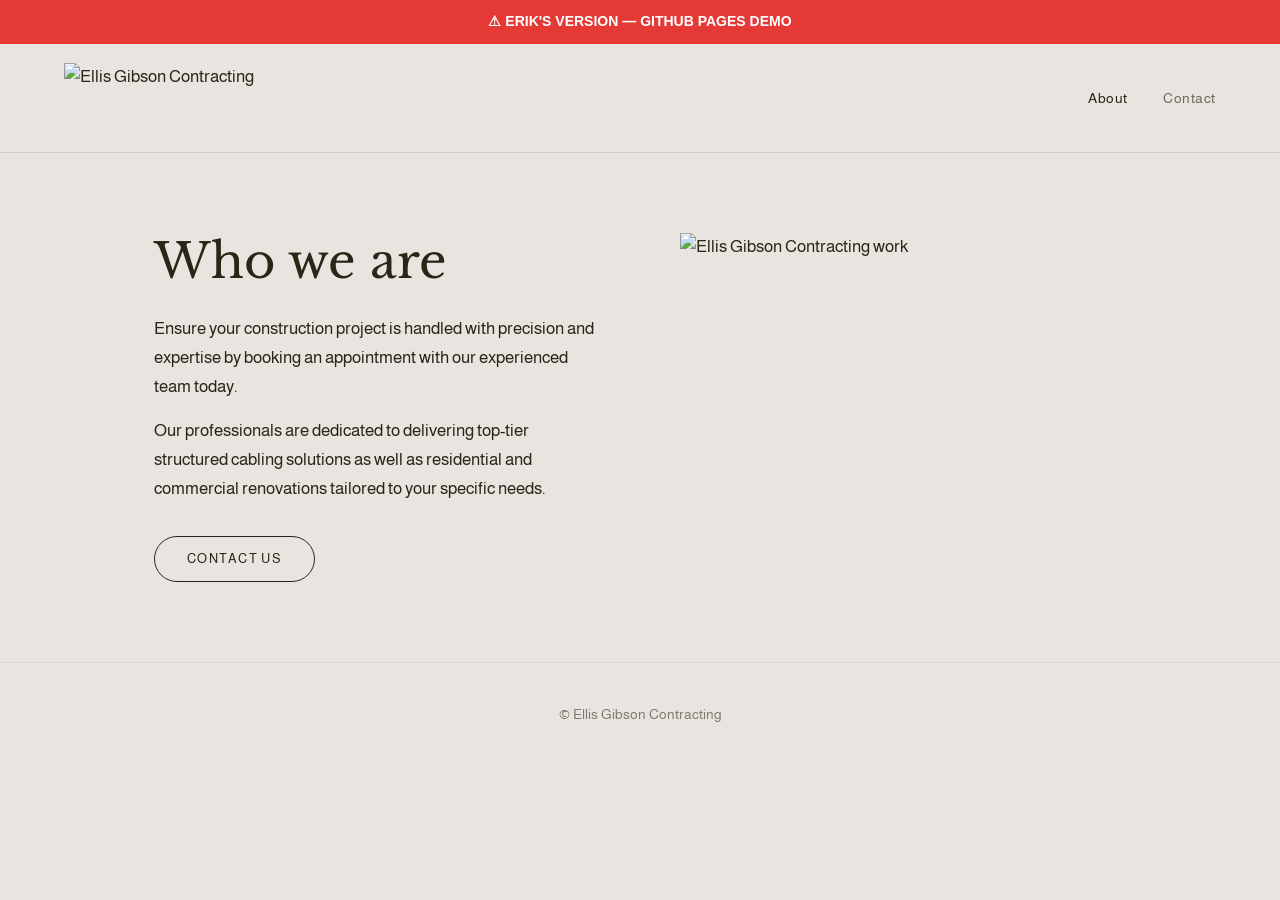
==== commit 33568922: "Simplify layout - remove hero, content visible immediately" ====
--- a/about.html
+++ b/about.html
@@ -24,17 +24,17 @@
   </nav>
 </header>
 
-<section>
+<main>
   <div class="two-col">
     <div>
       <h1>Who we are</h1>
       <p>Ensure your construction project is handled with precision and expertise by booking an appointment with our experienced team today.</p>
       <p>Our professionals are dedicated to delivering top-tier structured cabling solutions as well as residential and commercial renovations tailored to your specific needs.</p>
-      <p style="margin-top: 1.5rem;"><a href="contact.html" style="text-decoration:underline;">Get in touch &rarr;</a></p>
+      <a href="contact.html" class="cta">Contact Us</a>
     </div>
     <img src="https://images.squarespace-cdn.com/content/v1/698b41904fbfbd383cbbe862/1722371753.903549-THZOHCUMGZZDRQOAJTYT/imgg-od3-7mxiebo2.png" alt="Ellis Gibson Contracting work">
   </div>
-</section>
+</main>
 
 <footer>
   &copy; Ellis Gibson Contracting
--- a/style.css
+++ b/style.css
@@ -19,185 +19,7 @@
 
 a { color: inherit; text-decoration: none; }
 
-/* NAV */
-header {
-  display: flex;
-  align-items: center;
-  justify-content: space-between;
-  padding: 1.5rem 4vw;
-  position: sticky;
-  top: 0;
-  background: var(--bg);
-  z-index: 100;
-  border-bottom: 1px solid transparent;
-}
-
-header img.logo {
-  height: 80px;
-  width: auto;
-}
-
-nav a {
-  margin-left: 2.5rem;
-  font-size: 0.9rem;
-  letter-spacing: 0.04em;
-  opacity: 0.75;
-  transition: opacity 0.2s;
-}
-
-nav a:hover, nav a.active { opacity: 1; }
-
-/* HERO */
-.hero {
-  min-height: 60vh;
-  display: flex;
-  align-items: center;
-  justify-content: center;
-  text-align: center;
-  padding: 6rem 4vw;
-  background-size: cover;
-  background-position: center;
-  position: relative;
-}
-
-.hero::after {
-  content: '';
-  position: absolute;
-  inset: 0;
-  background: rgba(232,228,223,0.55);
-}
-
-.hero-text {
-  position: relative;
-  z-index: 1;
-  max-width: 700px;
-}
-
-.hero h1 {
-  font-family: var(--serif);
-  font-size: clamp(2rem, 5vw, 3.5rem);
-  font-weight: 400;
-  line-height: 1.2;
-  color: var(--text);
-}
-
-/* SECTIONS */
-section {
-  padding: 5rem 4vw;
-  max-width: var(--max);
-  margin: 0 auto;
-}
-
-section.full { max-width: none; padding: 5rem 4vw; }
-
-h1, h2 {
-  font-family: var(--serif);
-  font-weight: 400;
-  margin-bottom: 1.5rem;
-}
-
-h1 { font-size: clamp(1.8rem, 4vw, 3rem); }
-h2 { font-size: clamp(1.4rem, 3vw, 2rem); }
-
-p { margin-bottom: 1rem; max-width: 620px; }
-
-/* TWO COL LAYOUT */
-.two-col {
-  display: grid;
-  grid-template-columns: 1fr 1fr;
-  gap: 4rem;
-  align-items: center;
-}
-
-@media (max-width: 700px) {
-  .two-col { grid-template-columns: 1fr; }
-}
-
-.two-col img {
-  width: 100%;
-  height: 420px;
-  object-fit: cover;
-  display: block;
-}
-
-/* CONTACT DETAILS */
-.contact-details {
-  margin: 2rem 0;
-}
-
-.contact-details a {
-  display: block;
-  color: var(--accent);
-  font-size: 1.05rem;
-  margin-bottom: 0.3rem;
-}
-
-.contact-details a:hover { text-decoration: underline; }
-
-/* FORM */
-form {
-  display: flex;
-  flex-direction: column;
-  gap: 1.2rem;
-  max-width: 560px;
-  margin-top: 2rem;
-}
-
-label {
-  font-size: 0.78rem;
-  letter-spacing: 0.1em;
-  text-transform: uppercase;
-  display: block;
-  margin-bottom: 5px;
-}
-
-input, textarea {
-  width: 100%;
-  padding: 12px 18px;
-  border: 1px solid var(--text);
-  border-radius: 100px;
-  background: transparent;
-  font-family: var(--sans);
-  font-size: 1rem;
-  color: var(--text);
-}
-
-textarea {
-  border-radius: 16px;
-  resize: vertical;
-  min-height: 130px;
-}
-
-button[type="submit"] {
-  align-self: flex-start;
-  padding: 12px 40px;
-  border: 1px solid var(--text);
-  border-radius: 100px;
-  background: transparent;
-  font-family: var(--sans);
-  font-size: 0.8rem;
-  letter-spacing: 0.12em;
-  text-transform: uppercase;
-  cursor: pointer;
-  transition: background 0.2s, color 0.2s;
-}
-
-button[type="submit"]:hover {
-  background: var(--text);
-  color: var(--bg);
-}
-
-/* FOOTER */
-footer {
-  text-align: center;
-  padding: 3rem 4vw;
-  font-size: 0.85rem;
-  opacity: 0.6;
-  border-top: 1px solid rgba(44,36,22,0.15);
-  margin-top: 4rem;
-}
-
-/* DEV BANNER - remove before launch */
+/* DEV BANNER */
 .dev-banner {
   background: #e53935;
   color: #fff;
@@ -207,3 +29,153 @@
   font-size: 14px;
   font-weight: bold;
 }
+
+/* NAV */
+header {
+  display: flex;
+  align-items: center;
+  justify-content: space-between;
+  padding: 1.2rem 5vw;
+  border-bottom: 1px solid rgba(44,36,22,0.12);
+}
+
+header img.logo {
+  height: 70px;
+  width: auto;
+  display: block;
+}
+
+nav a {
+  margin-left: 2rem;
+  font-size: 0.9rem;
+  letter-spacing: 0.04em;
+  opacity: 0.65;
+  transition: opacity 0.2s;
+}
+
+nav a:hover, nav a.active { opacity: 1; }
+
+/* MAIN CONTENT */
+main {
+  max-width: var(--max);
+  margin: 0 auto;
+  padding: 5rem 5vw;
+}
+
+/* TWO COL */
+.two-col {
+  display: grid;
+  grid-template-columns: 1fr 1fr;
+  gap: 5rem;
+  align-items: start;
+}
+
+@media (max-width: 720px) {
+  .two-col { grid-template-columns: 1fr; gap: 2.5rem; }
+  main { padding: 3rem 5vw; }
+}
+
+.two-col img {
+  width: 100%;
+  aspect-ratio: 4/3;
+  object-fit: cover;
+  display: block;
+}
+
+h1 {
+  font-family: var(--serif);
+  font-size: clamp(2rem, 4vw, 3rem);
+  font-weight: 400;
+  line-height: 1.2;
+  margin-bottom: 1.5rem;
+}
+
+h2 {
+  font-family: var(--serif);
+  font-size: clamp(1.4rem, 2.5vw, 2rem);
+  font-weight: 400;
+  margin-bottom: 1rem;
+}
+
+p { margin-bottom: 1rem; }
+
+.contact-details { margin: 1.5rem 0; }
+
+.contact-details a {
+  display: block;
+  color: var(--accent);
+  margin-bottom: 0.25rem;
+}
+
+.contact-details a:hover { text-decoration: underline; }
+
+/* CTA LINK */
+.cta {
+  display: inline-block;
+  margin-top: 1rem;
+  padding: 11px 32px;
+  border: 1px solid var(--text);
+  border-radius: 100px;
+  font-size: 0.8rem;
+  letter-spacing: 0.1em;
+  text-transform: uppercase;
+  transition: background 0.2s, color 0.2s;
+}
+
+.cta:hover { background: var(--text); color: var(--bg); }
+
+/* FORM */
+form { display: flex; flex-direction: column; gap: 1.2rem; margin-top: 2rem; }
+
+label {
+  display: block;
+  font-size: 0.75rem;
+  letter-spacing: 0.1em;
+  text-transform: uppercase;
+  margin-bottom: 4px;
+}
+
+input, textarea {
+  width: 100%;
+  padding: 11px 18px;
+  border: 1px solid rgba(44,36,22,0.5);
+  border-radius: 100px;
+  background: transparent;
+  font-family: var(--sans);
+  font-size: 1rem;
+  color: var(--text);
+  outline: none;
+}
+
+input:focus, textarea:focus { border-color: var(--text); }
+
+textarea {
+  border-radius: 14px;
+  resize: vertical;
+  min-height: 130px;
+}
+
+button[type="submit"] {
+  align-self: flex-start;
+  padding: 11px 36px;
+  border: 1px solid var(--text);
+  border-radius: 100px;
+  background: transparent;
+  font-family: var(--sans);
+  font-size: 0.8rem;
+  letter-spacing: 0.1em;
+  text-transform: uppercase;
+  cursor: pointer;
+  transition: background 0.2s, color 0.2s;
+}
+
+button[type="submit"]:hover { background: var(--text); color: var(--bg); }
+
+/* FOOTER */
+footer {
+  text-align: center;
+  padding: 2.5rem 5vw;
+  font-size: 0.85rem;
+  opacity: 0.55;
+  border-top: 1px solid rgba(44,36,22,0.12);
+}
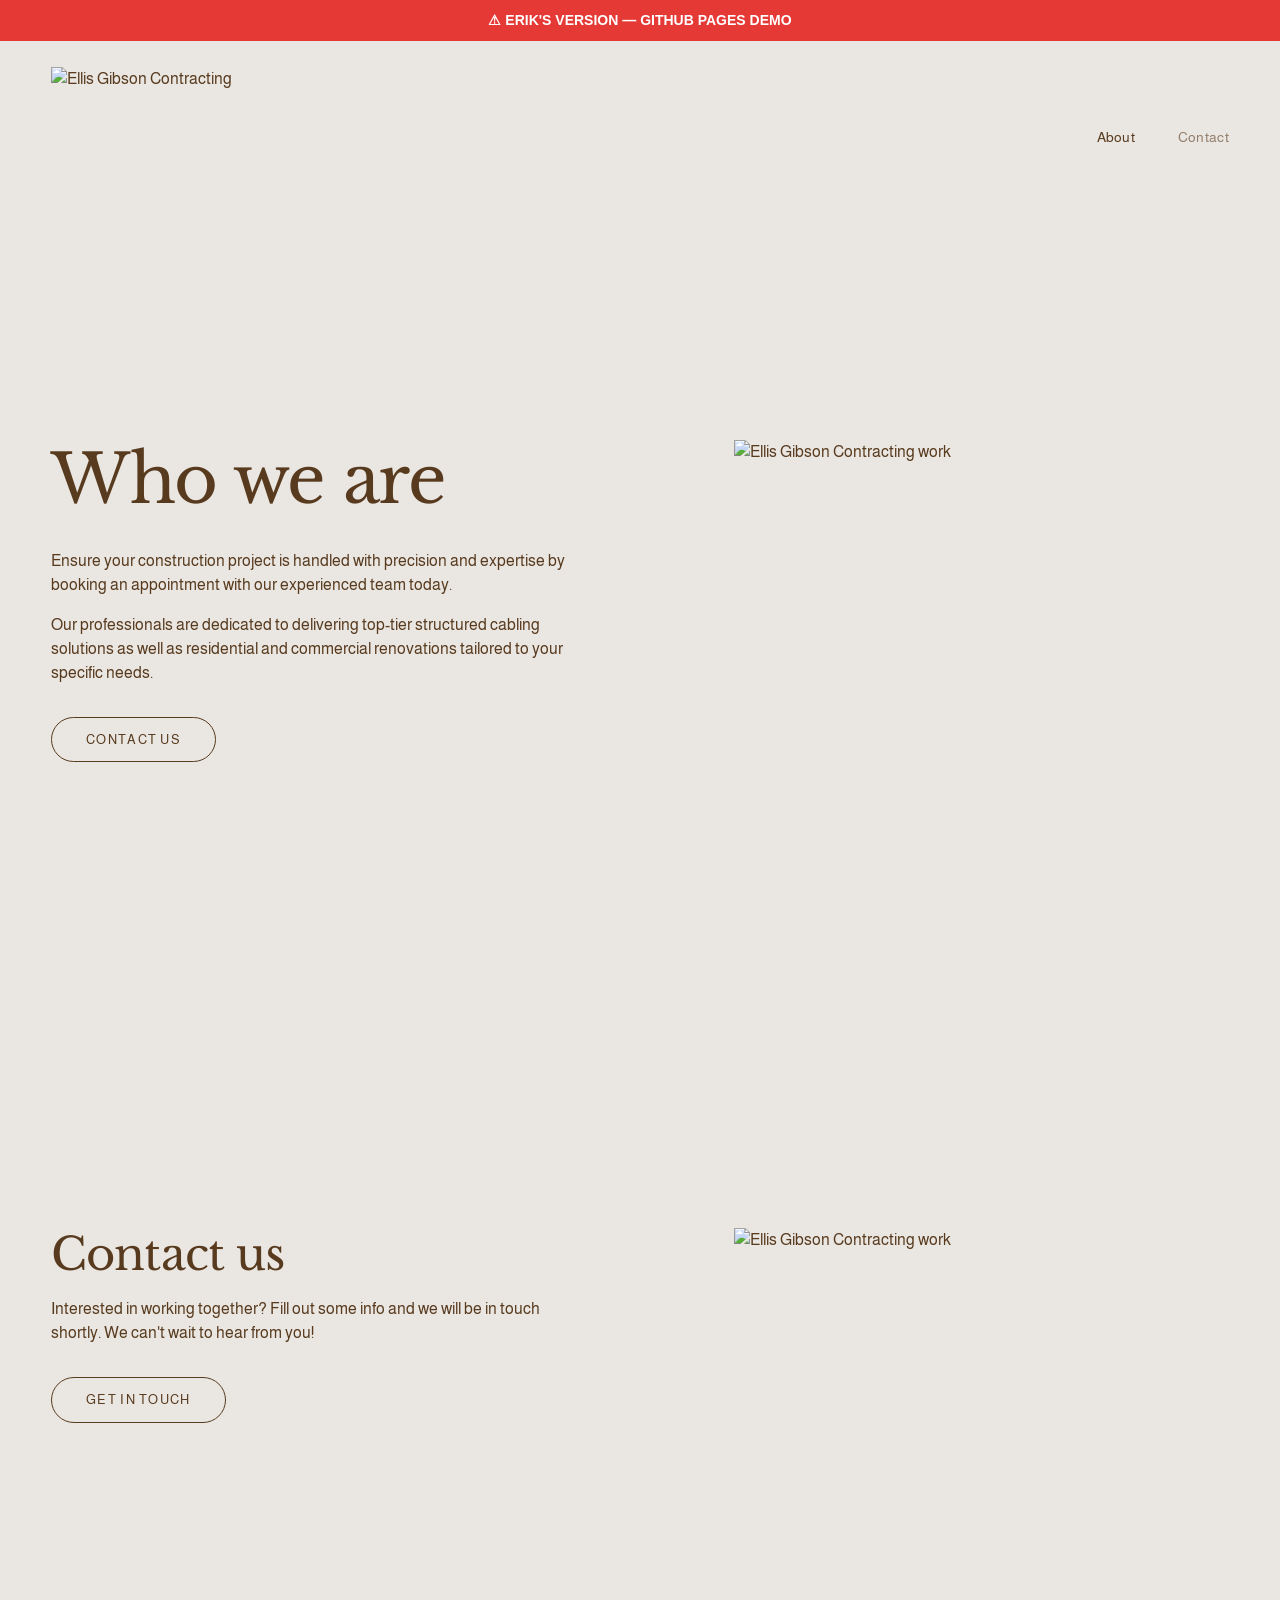
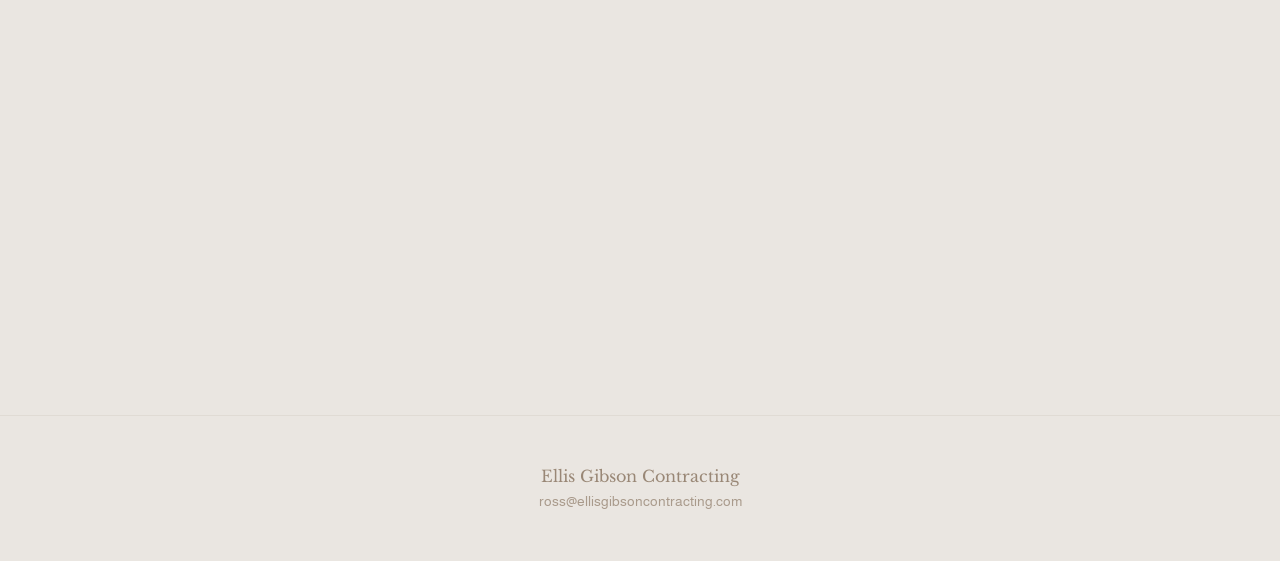
==== commit 22cffb84: "Correct images, add missing sections, fix footer on all pages" ====
--- a/about.html
+++ b/about.html
@@ -32,12 +32,22 @@
       <p>Our professionals are dedicated to delivering top-tier structured cabling solutions as well as residential and commercial renovations tailored to your specific needs.</p>
       <a href="contact.html" class="cta">Contact Us</a>
     </div>
+    <img src="https://images.squarespace-cdn.com/content/v1/698b41904fbfbd383cbbe862/1722371753.7281-ZYEMZQNTIAAOPAHWXZNY/imgg-od3-wo4ke480.png" alt="Ellis Gibson Contracting work">
+  </div>
+
+  <div class="two-col">
+    <div>
+      <h2>Contact us</h2>
+      <p>Interested in working together? Fill out some info and we will be in touch shortly. We can't wait to hear from you!</p>
+      <a href="contact.html" class="cta">Get in Touch</a>
+    </div>
     <img src="https://images.squarespace-cdn.com/content/v1/698b41904fbfbd383cbbe862/1722371753.903549-THZOHCUMGZZDRQOAJTYT/imgg-od3-7mxiebo2.png" alt="Ellis Gibson Contracting work">
   </div>
 </main>
 
 <footer>
-  &copy; Ellis Gibson Contracting
+  <p class="footer-name">Ellis Gibson Contracting</p>
+  <a href="mailto:ross@ellisgibsoncontracting.com">ross@ellisgibsoncontracting.com</a>
 </footer>
 
 </body>
--- a/style.css
+++ b/style.css
@@ -1,10 +1,13 @@
 *, *::before, *::after { box-sizing: border-box; margin: 0; padding: 0; }
 
 :root {
-  --bg: #e8e4df;
-  --text: #2c2416;
-  --accent: #a07840;
-  --max: 1100px;
+  /* Palette derived from the Squarespace original's HSL site palette */
+  --bg: #eae6e1;          /* --white-hsl  33.33,17.65%,90%  (light section bg) */
+  --text: #583b1f;        /* --black-hsl  29.47,47.9%,23.33% (warm dark brown)  */
+  --light-accent: #e5e0da;/* --lightAccent-hsl  (subtle borders/fills)          */
+  --accent: #7e7b46;      /* --darkAccent-hsl (olive)                           */
+  --max: 1500px;          /* original content max-width band                    */
+  --gutter: 4vw;          /* original pagePadding / site gutter                 */
   --sans: 'Almarai', sans-serif;
   --serif: 'Libre Baskerville', serif;
 }
@@ -13,8 +16,11 @@
   background: var(--bg);
   color: var(--text);
   font-family: var(--sans);
-  font-size: 17px;
-  line-height: 1.7;
+  font-size: 16px;                 /* --base-font-size:16px */
+  line-height: 1.5;                /* --body-font-line-height:1.5em */
+  font-weight: 400;
+  -webkit-font-smoothing: antialiased;
+  text-rendering: optimizeLegibility;
 }
 
 a { color: inherit; text-decoration: none; }
@@ -30,81 +36,139 @@
   font-weight: bold;
 }
 
-/* NAV */
+/* HEADER / NAV
+   Original: logo 140px tall, header vertical padding 2vw, full width,
+   page gutter 4vw. ~140px logo + ~2*2vw padding reads ~190-200px tall. */
 header {
   display: flex;
   align-items: center;
   justify-content: space-between;
-  padding: 1.2rem 5vw;
-  border-bottom: 1px solid rgba(44,36,22,0.12);
+  padding: 2vw var(--gutter);
 }
 
 header img.logo {
-  height: 70px;
+  height: 140px;
   width: auto;
   display: block;
 }
 
 nav a {
-  margin-left: 2rem;
-  font-size: 0.9rem;
-  letter-spacing: 0.04em;
-  opacity: 0.65;
+  margin-left: 2.5rem;
+  font-family: var(--sans);
+  font-size: 0.85rem;
+  letter-spacing: 0.02em;
+  opacity: 0.6;
   transition: opacity 0.2s;
 }
 
 nav a:hover, nav a.active { opacity: 1; }
 
-/* MAIN CONTENT */
+/* HERO */
+.hero {
+  position: relative;
+  width: 100%;
+  height: 100vh;
+  overflow: hidden;
+}
+
+.hero-bg {
+  position: absolute;
+  inset: 0;
+  width: 100%;
+  height: 100%;
+  object-fit: cover;
+  object-position: center;
+}
+
+.hero::after {
+  content: '';
+  position: absolute;
+  inset: 0;
+  background: rgba(30,20,10,0.35);
+}
+
+.hero-text {
+  position: absolute;
+  inset: 0;
+  z-index: 1;
+  display: flex;
+  align-items: flex-end;
+  padding: 0 var(--gutter) 8vh;
+}
+
+.hero-text h1 {
+  color: #fff;
+  font-size: clamp(3rem, 6vw, 5rem);
+  letter-spacing: -0.02em;
+  line-height: 1.1;
+  max-width: 900px;
+  margin-bottom: 0;
+}
+
+/* MAIN CONTENT
+   The original Squarespace fluid-engine section pushes content well down the
+   page (~200-250px of air above the heading). Generous top padding recreates
+   that openness; bottom padding stays lighter. */
 main {
   max-width: var(--max);
   margin: 0 auto;
-  padding: 5rem 5vw;
-}
-
-/* TWO COL */
+  padding: 13rem var(--gutter) 8rem;
+}
+
+/* TWO COLUMN
+   Original reads ~52% text / ~45% image with a wide gutter between. */
 .two-col {
   display: grid;
-  grid-template-columns: 1fr 1fr;
-  gap: 5rem;
+  grid-template-columns: 52% 1fr;
+  gap: 6%;
   align-items: start;
 }
 
-@media (max-width: 720px) {
-  .two-col { grid-template-columns: 1fr; gap: 2.5rem; }
-  main { padding: 3rem 5vw; }
-}
+.two-col > div { max-width: 520px; }   /* keep body copy in a ~500px measure */
 
 .two-col img {
   width: 100%;
-  aspect-ratio: 4/3;
+  aspect-ratio: 3/4;
   object-fit: cover;
   display: block;
 }
 
+/* HEADINGS
+   --heading-1-size:4rem (64px), Libre Baskerville 400,
+   letter-spacing -.02em, line-height 1.2em. Slight fluid growth on large
+   viewports to echo Squarespace's fluid scaling without shrinking below 64px. */
 h1 {
   font-family: var(--serif);
-  font-size: clamp(2rem, 4vw, 3rem);
+  font-size: clamp(4rem, 4vw + 1rem, 4.6rem);
   font-weight: 400;
   line-height: 1.2;
-  margin-bottom: 1.5rem;
+  letter-spacing: -0.02em;
+  margin-bottom: 1.75rem;
 }
 
 h2 {
   font-family: var(--serif);
-  font-size: clamp(1.4rem, 2.5vw, 2rem);
+  font-size: 2.8rem;               /* --heading-2-size:2.8rem */
   font-weight: 400;
+  line-height: 1.2;
+  letter-spacing: -0.02em;
   margin-bottom: 1rem;
 }
 
-p { margin-bottom: 1rem; }
-
-.contact-details { margin: 1.5rem 0; }
+p {
+  margin-bottom: 1rem;
+  font-size: 1rem;                 /* --normal-text-size:1rem */
+  line-height: 1.5;
+}
+
+/* CONTACT DETAILS — plain dark text, stacked, not link-coloured */
+.contact-details { margin: 1.75rem 0; }
 
 .contact-details a {
   display: block;
-  color: var(--accent);
-  margin-bottom: 0.25rem;
+  color: var(--text);
+  font-size: 1rem;
+  margin-bottom: 0.35rem;
 }
 
 .contact-details a:hover { text-decoration: underline; }
@@ -113,7 +177,7 @@
 .cta {
   display: inline-block;
   margin-top: 1rem;
-  padding: 11px 32px;
+  padding: 12px 34px;
   border: 1px solid var(--text);
   border-radius: 100px;
   font-size: 0.8rem;
@@ -125,26 +189,28 @@
 .cta:hover { background: var(--text); color: var(--bg); }
 
 /* FORM */
-form { display: flex; flex-direction: column; gap: 1.2rem; margin-top: 2rem; }
+form { display: flex; flex-direction: column; gap: 1.2rem; margin-top: 2.25rem; }
 
 label {
   display: block;
   font-size: 0.75rem;
   letter-spacing: 0.1em;
   text-transform: uppercase;
-  margin-bottom: 4px;
+  margin-bottom: 6px;
+  opacity: 0.7;
 }
 
 input, textarea {
   width: 100%;
-  padding: 11px 18px;
-  border: 1px solid rgba(44,36,22,0.5);
+  padding: 12px 18px;
+  border: 1px solid var(--light-accent);
   border-radius: 100px;
   background: transparent;
   font-family: var(--sans);
   font-size: 1rem;
   color: var(--text);
   outline: none;
+  transition: border-color 0.2s;
 }
 
 input:focus, textarea:focus { border-color: var(--text); }
@@ -157,7 +223,7 @@
 
 button[type="submit"] {
   align-self: flex-start;
-  padding: 11px 36px;
+  padding: 12px 36px;
   border: 1px solid var(--text);
   border-radius: 100px;
   background: transparent;
@@ -174,8 +240,34 @@
 /* FOOTER */
 footer {
   text-align: center;
-  padding: 2.5rem 5vw;
+  padding: 3rem var(--gutter);
   font-size: 0.85rem;
   opacity: 0.55;
-  border-top: 1px solid rgba(44,36,22,0.12);
-}
+  border-top: 1px solid rgba(88,59,31,0.12);
+}
+
+footer .footer-name {
+  font-family: var(--serif);
+  font-size: 1rem;
+  margin-bottom: 0.25rem;
+}
+
+footer a { opacity: 0.8; }
+footer a:hover { opacity: 1; text-decoration: underline; }
+
+/* spacing between two-col sections */
+main .two-col + .two-col { margin-top: 8rem; }
+
+/* RESPONSIVE */
+@media (max-width: 900px) {
+  main { padding: 6rem var(--gutter) 4rem; }
+  h1 { font-size: clamp(3rem, 9vw, 4rem); }
+}
+
+@media (max-width: 720px) {
+  header { padding: 6vw var(--gutter); }
+  header img.logo { height: 90px; }
+  .two-col { grid-template-columns: 1fr; gap: 2.5rem; }
+  .two-col > div { max-width: none; }
+  main { padding: 3rem var(--gutter); }
+}
